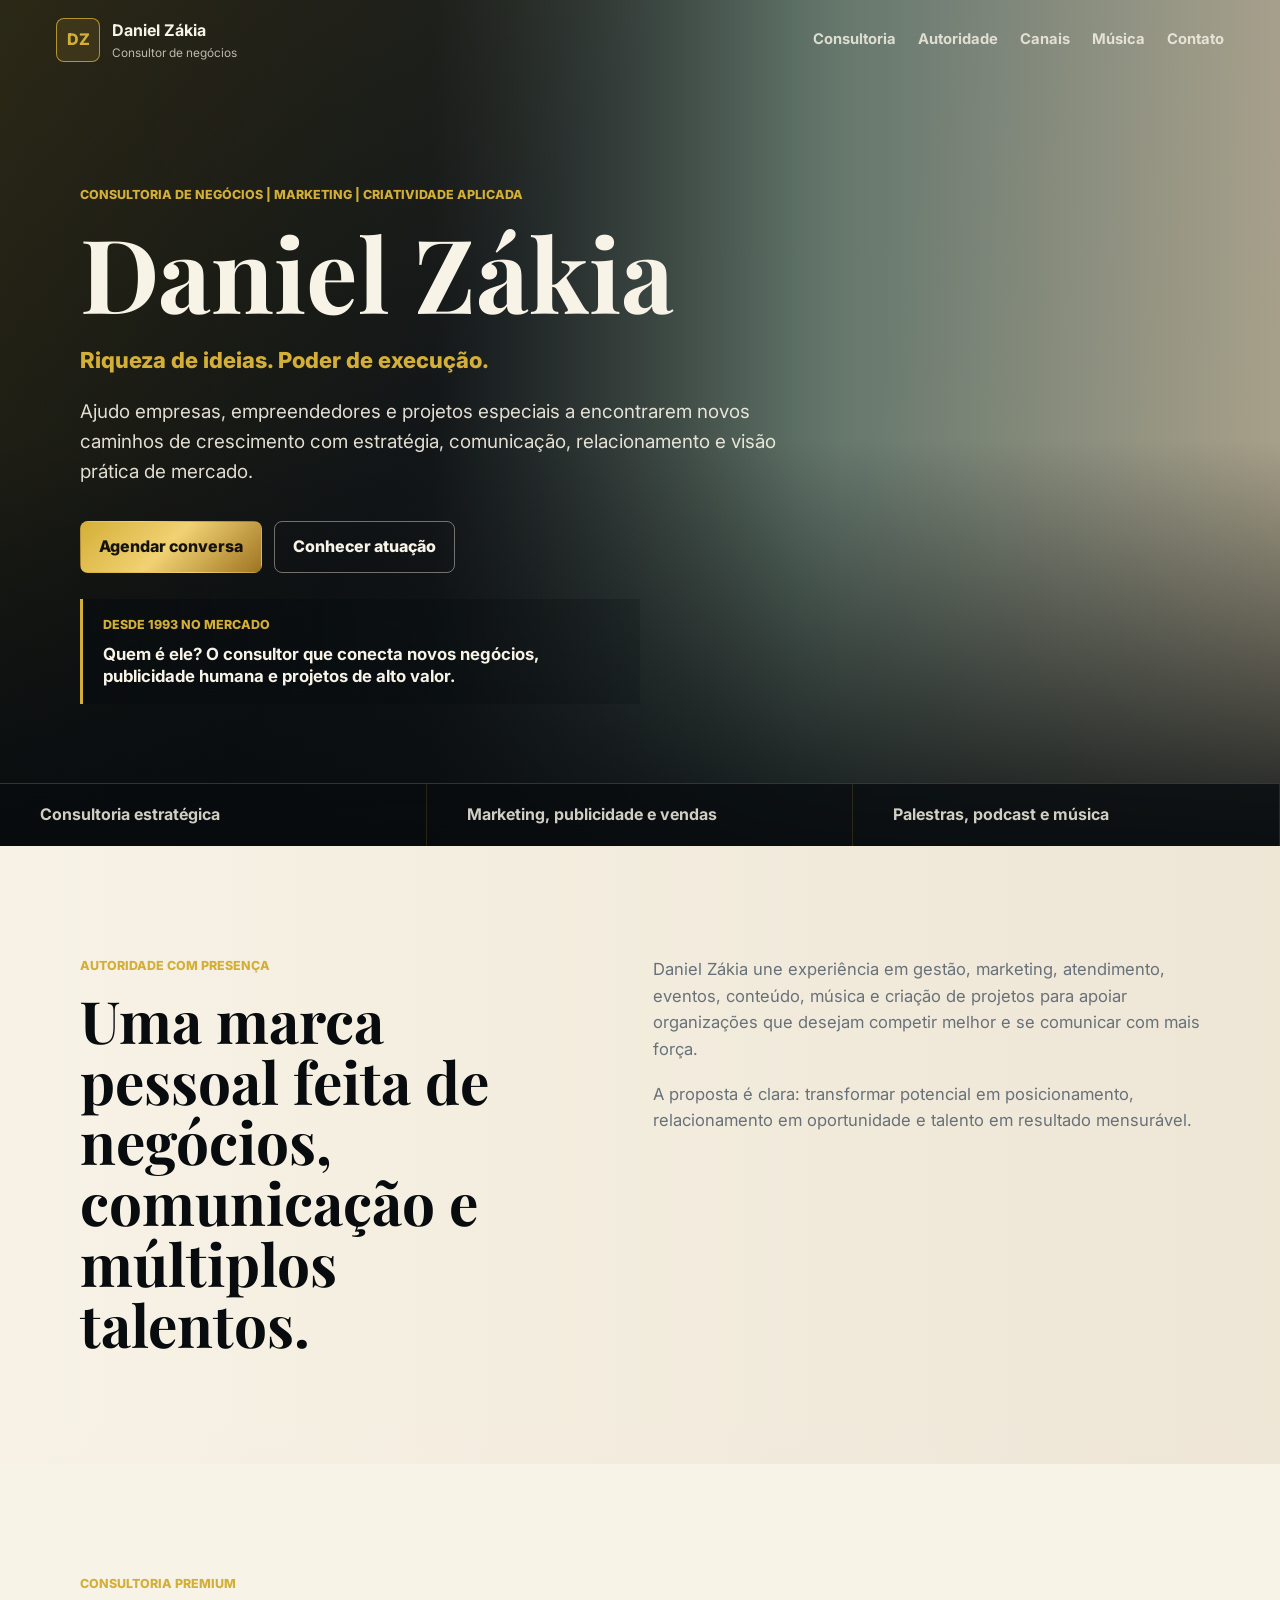
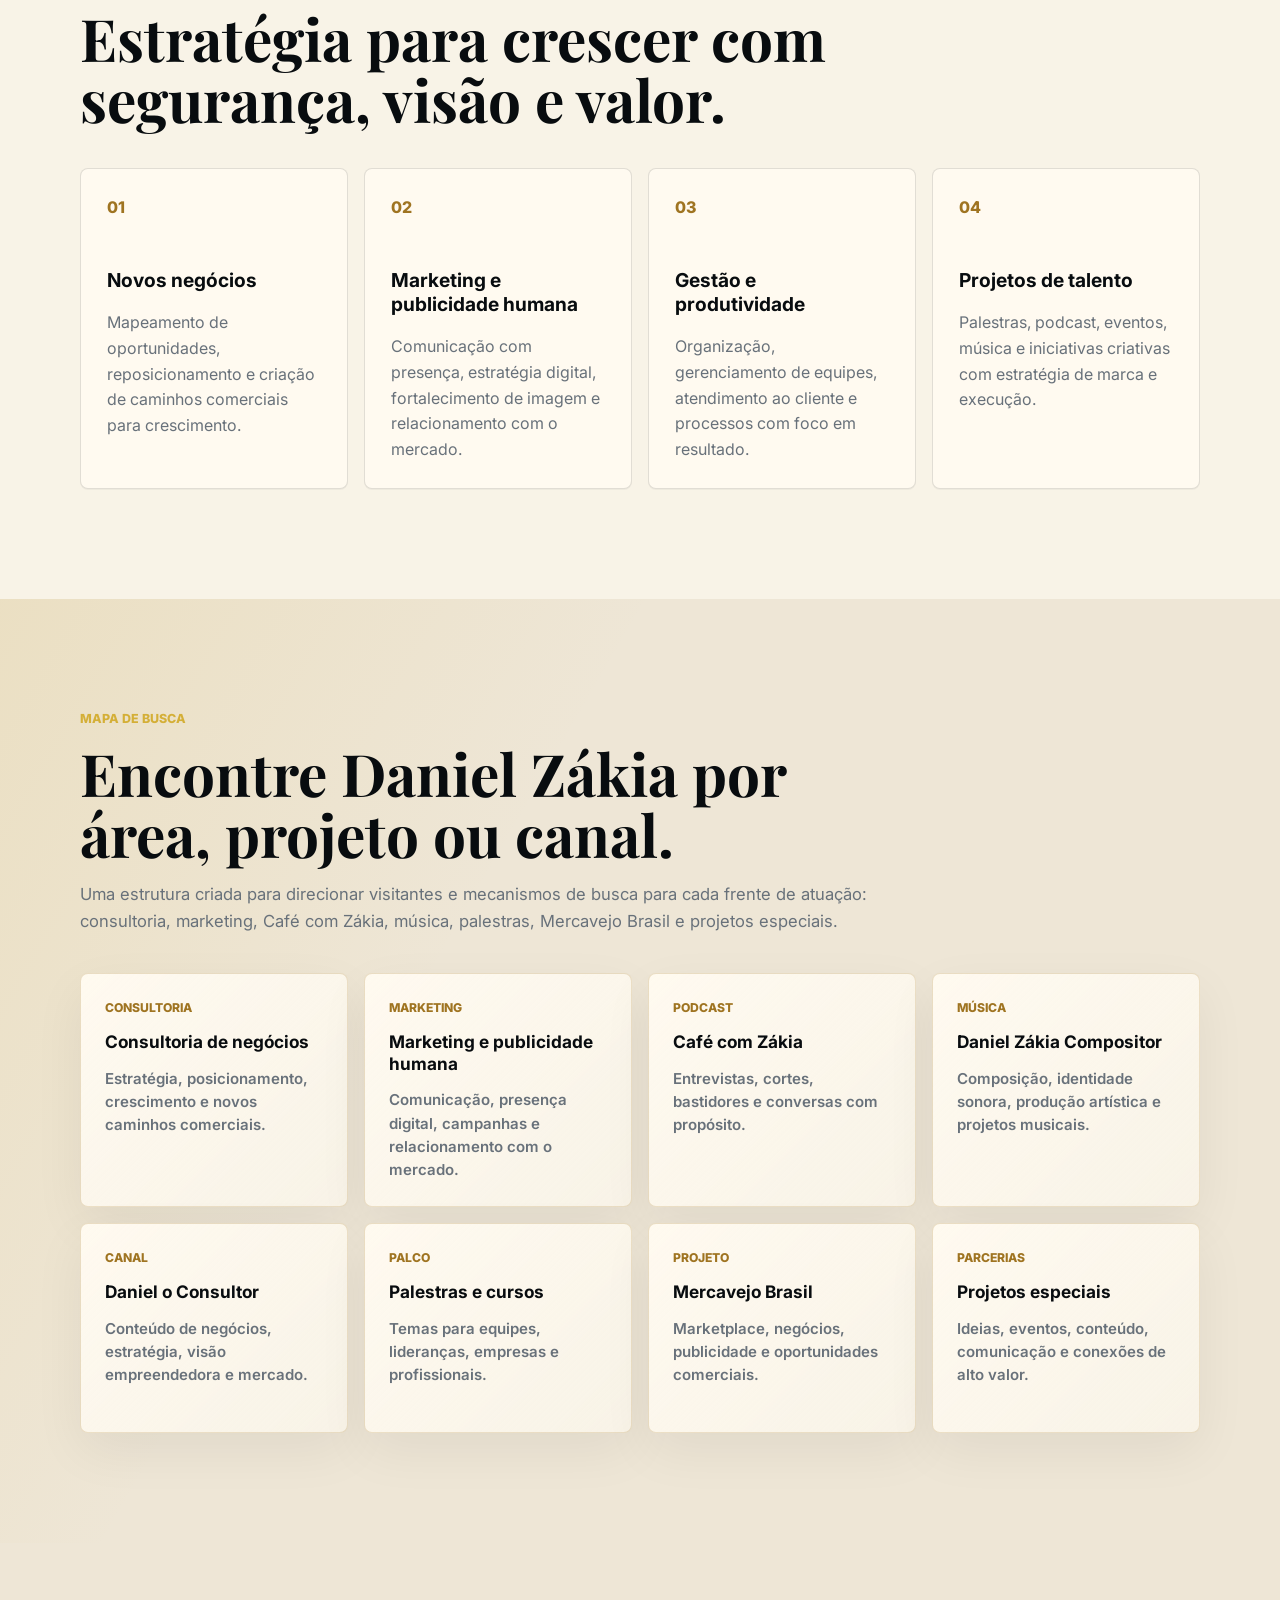
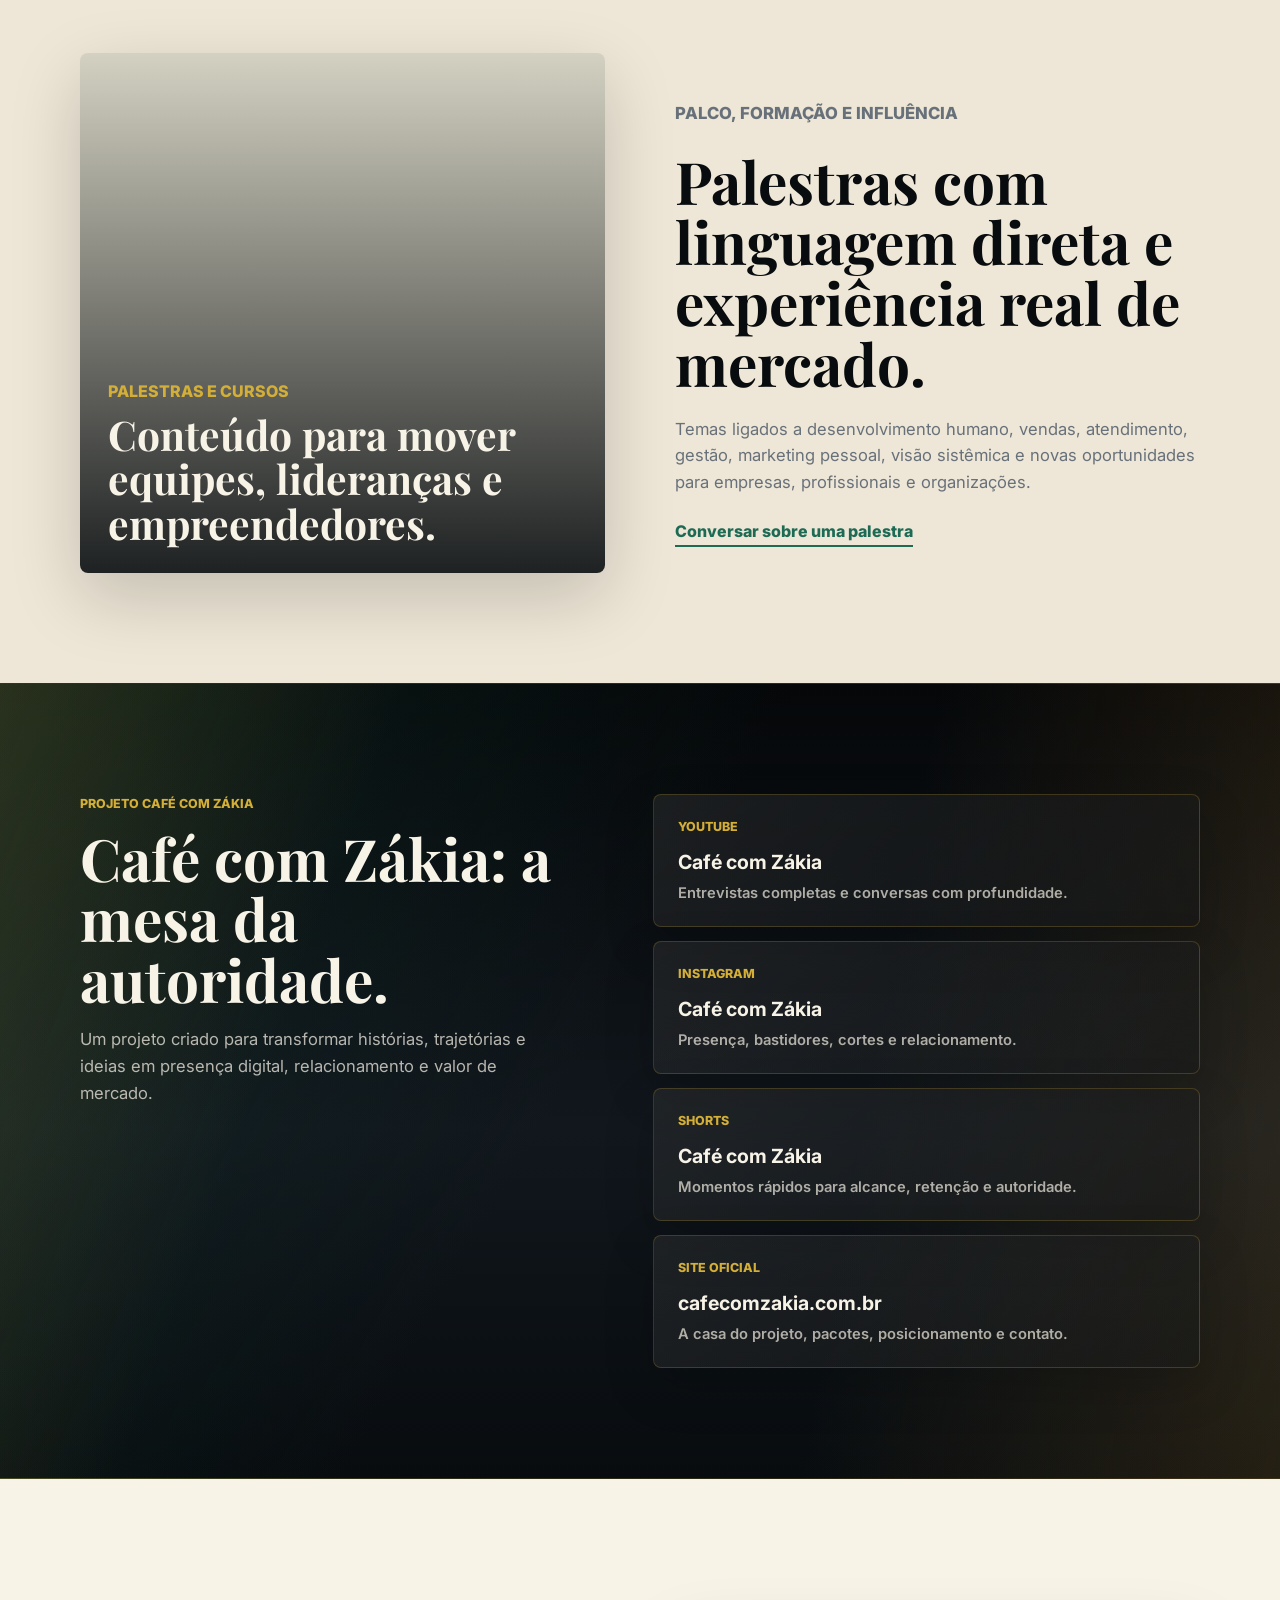
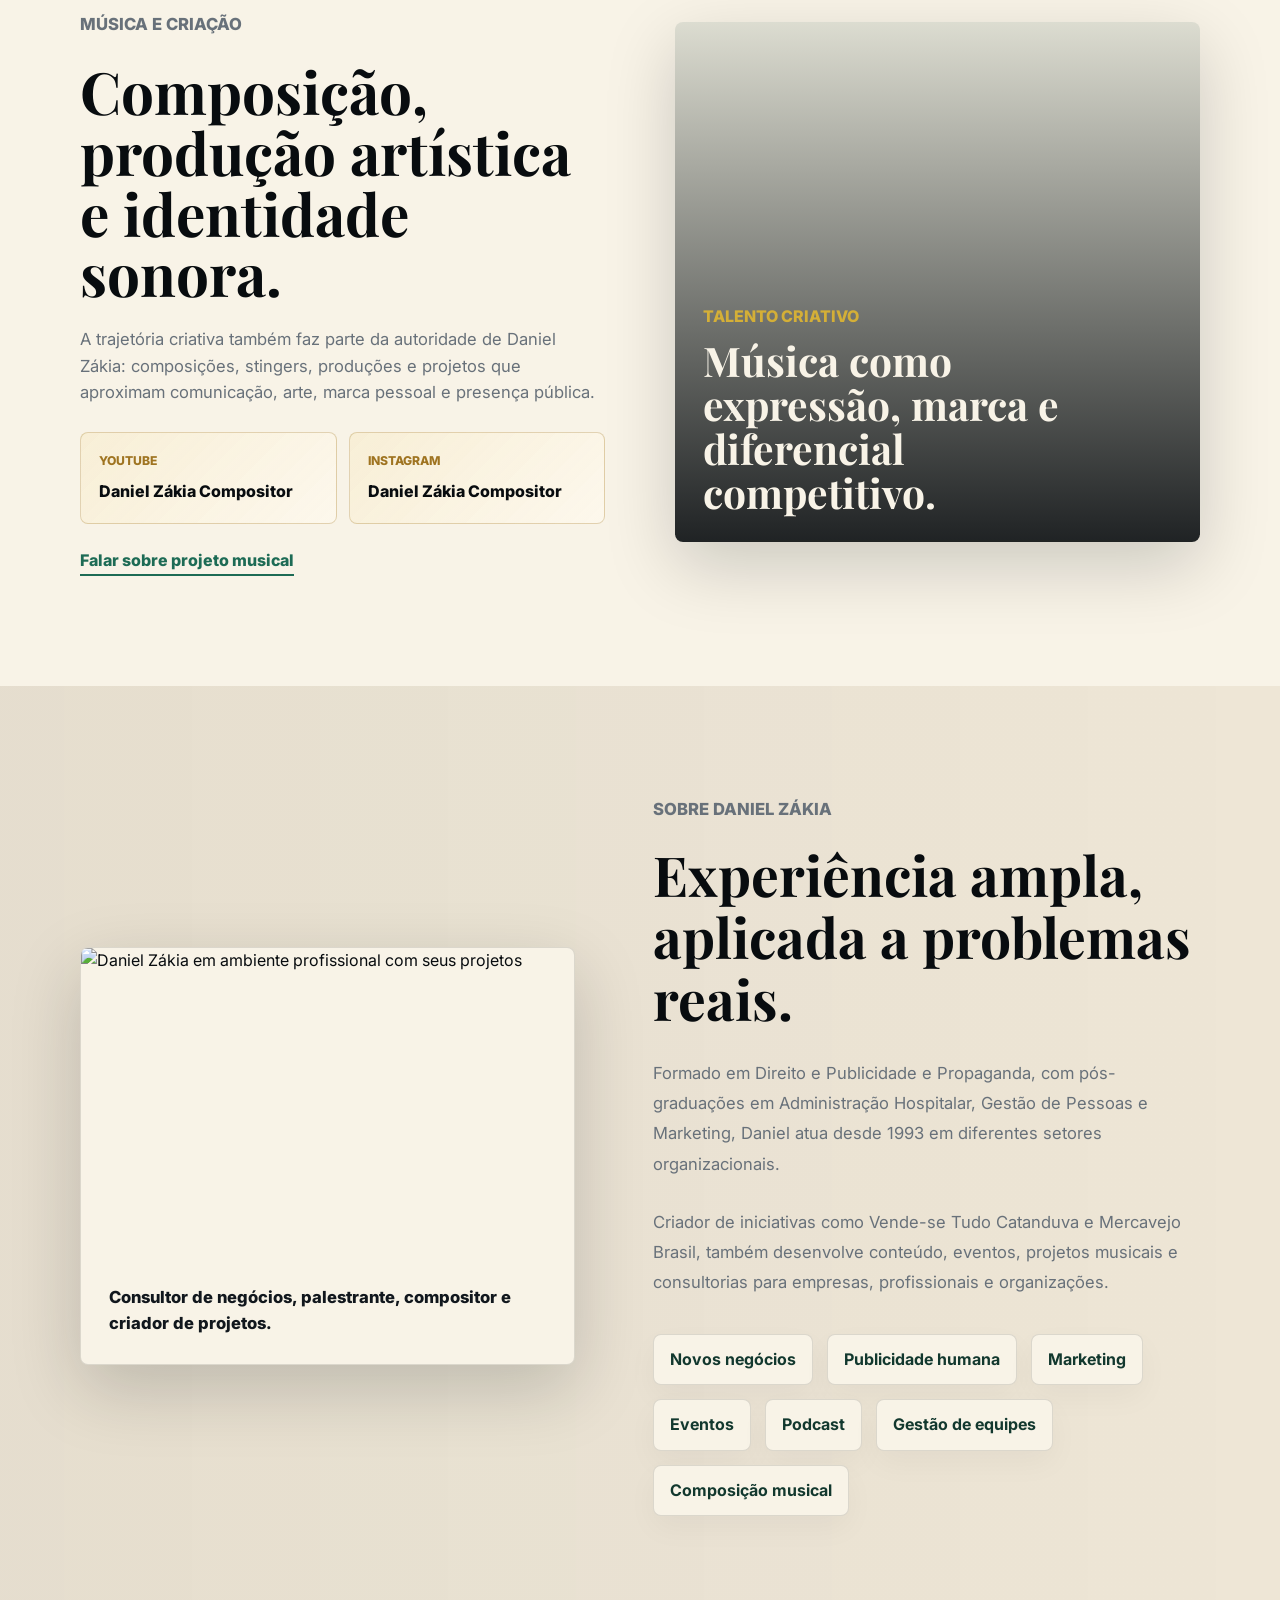
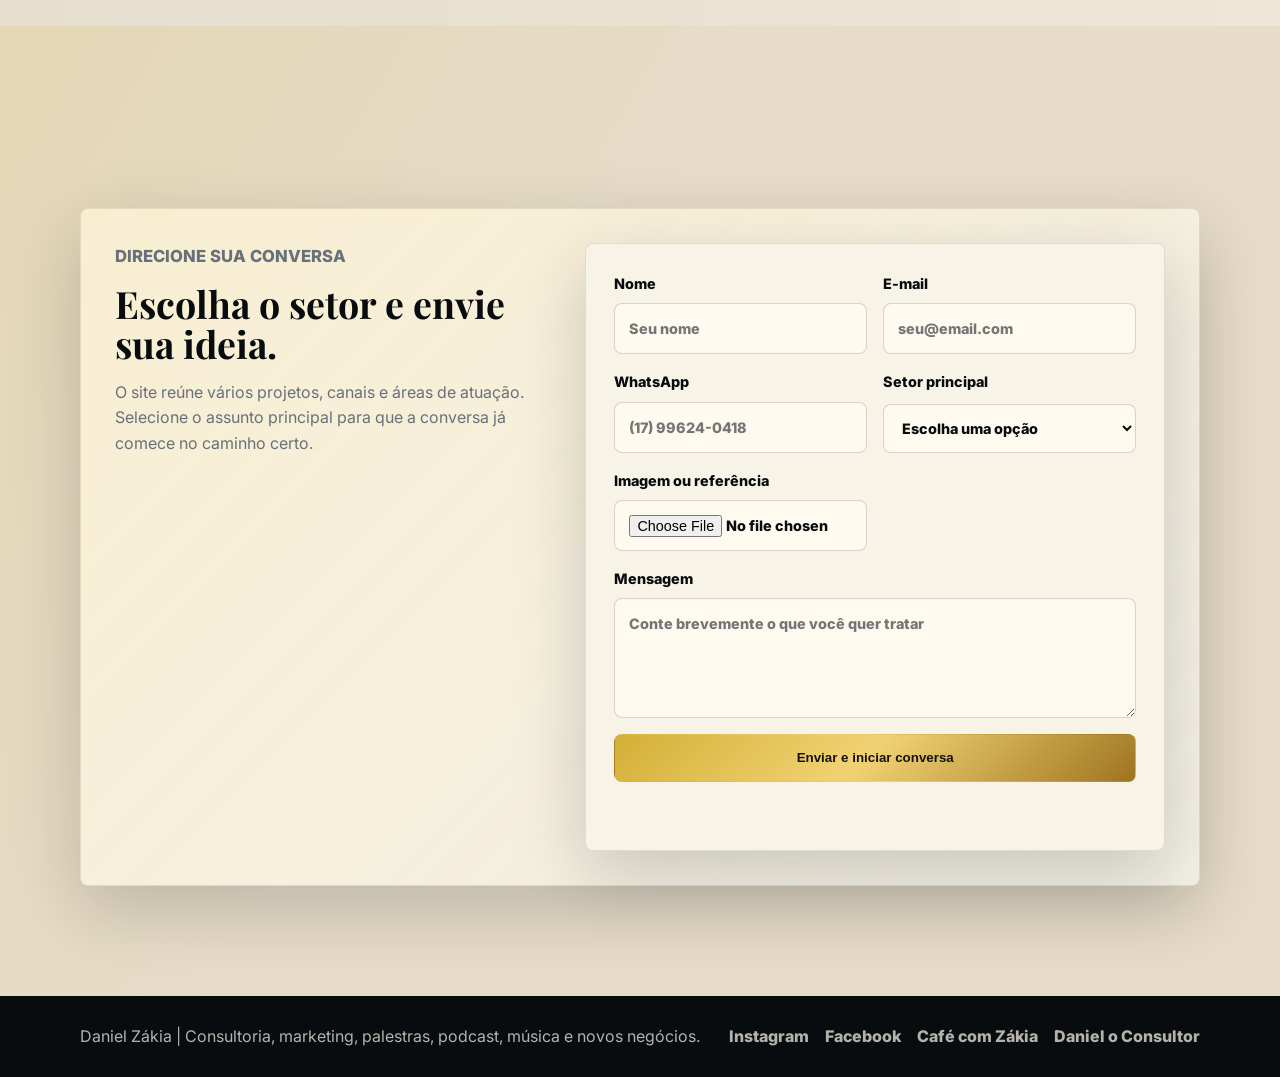
==== index.html @ 13e7e821 "Add files via upload" ====
<!doctype html>
<html lang="pt-BR">
  <head>
    <meta charset="utf-8" />
    <meta name="viewport" content="width=device-width, initial-scale=1" />
    <title>Daniel Zákia | Consultoria de Negócios, Marketing e Talentos Criativos</title>
    <meta
      name="description"
      content="Daniel Zákia atua com consultoria de negócios, marketing, publicidade humana, palestras, podcast, música e projetos criativos para empresas, empreendedores e organizações."
    />
    <meta
      name="keywords"
      content="Daniel Zákia, Daniel Devitto Zákia, consultoria de negócios, consultor de negócios, marketing, publicidade humana, Café com Zákia, Daniel Zákia Compositor, Daniel o Consultor, Mercavejo Brasil, palestras, cursos, podcast, música, composição musical"
    />
    <meta name="author" content="Daniel Zákia" />
    <meta name="robots" content="index, follow, max-image-preview:large, max-snippet:-1, max-video-preview:-1" />
    <link rel="canonical" href="https://www.danieldevittozakia.com.br/" />
    <meta property="og:title" content="Daniel Zákia | Consultoria, Marketing, Música, Podcast e Projetos" />
    <meta
      property="og:description"
      content="Conheça Daniel Zákia: consultor de negócios, estrategista de marketing, palestrante, compositor e criador de projetos como Café com Zákia, Mercavejo Brasil e Daniel o Consultor."
    />
    <meta property="og:type" content="website" />
    <meta property="og:locale" content="pt_BR" />
    <meta property="og:site_name" content="Daniel Zákia" />
    <meta property="og:url" content="https://www.danieldevittozakia.com.br/" />
    <meta property="og:image" content="https://www.danieldevittozakia.com.br/assets/hero-consultor-multitalentos.jpg" />
    <meta name="twitter:card" content="summary_large_image" />
    <meta name="twitter:title" content="Daniel Zákia | Consultoria de Negócios e Projetos Criativos" />
    <meta
      name="twitter:description"
      content="Consultoria de negócios, marketing, Café com Zákia, música, palestras, Mercavejo Brasil e projetos especiais."
    />
    <meta name="twitter:image" content="https://www.danieldevittozakia.com.br/assets/hero-consultor-multitalentos.jpg" />
    <meta name="theme-color" content="#080c0f" />
    <link rel="preconnect" href="https://fonts.googleapis.com" />
    <link rel="preconnect" href="https://fonts.gstatic.com" crossorigin />
    <link
      href="https://fonts.googleapis.com/css2?family=Inter:wght@400;500;600;700;800&family=Playfair+Display:wght@600;700&display=swap"
      rel="stylesheet"
    />
    <script type="application/ld+json">
      {
        "@context": "https://schema.org",
        "@graph": [
          {
            "@type": "Person",
            "@id": "https://www.danieldevittozakia.com.br/#daniel-zakia",
            "name": "Daniel Zákia",
            "alternateName": ["Daniel Devitto Zákia", "Daniel o Consultor", "Daniel Zákia Compositor"],
            "url": "https://www.danieldevittozakia.com.br/",
            "image": "https://www.danieldevittozakia.com.br/assets/sobre-daniel-projetos.jpg",
            "jobTitle": "Consultor de negócios, palestrante, compositor e criador de projetos",
            "description": "Daniel Zákia atua com consultoria de negócios, marketing, publicidade humana, palestras, podcast, música, composição e projetos criativos.",
            "knowsAbout": [
              "Consultoria de negócios",
              "Marketing e publicidade",
              "Publicidade humana",
              "Podcast",
              "Palestras",
              "Música",
              "Composição musical",
              "Mercavejo Brasil",
              "Café com Zákia"
            ],
            "sameAs": [
              "https://www.instagram.com/danieldevittozakia",
              "https://www.facebook.com/danieldevittozakia",
              "https://www.youtube.com/@cafecomzakia",
              "https://www.instagram.com/cafecomzakia",
              "https://www.cafecomzakia.com.br/",
              "https://www.youtube.com/@danielzakiacompositor",
              "http://instagram.com.br/danielzakiacompositor",
              "https://www.youtube.com/@danielzakiaconsultor",
              "https://www.mercavejo.com.br/"
            ]
          },
          {
            "@type": "ProfessionalService",
            "@id": "https://www.danieldevittozakia.com.br/#servicos",
            "name": "Daniel Zákia Consultoria",
            "url": "https://www.danieldevittozakia.com.br/",
            "areaServed": "Brasil",
            "founder": { "@id": "https://www.danieldevittozakia.com.br/#daniel-zakia" },
            "serviceType": [
              "Consultoria de negócios",
              "Marketing e publicidade",
              "Palestras e cursos",
              "Projetos musicais",
              "Podcast e entrevistas",
              "Projetos especiais"
            ],
            "hasOfferCatalog": {
              "@type": "OfferCatalog",
              "name": "Áreas de atuação de Daniel Zákia",
              "itemListElement": [
                { "@type": "Offer", "itemOffered": { "@type": "Service", "name": "Consultoria de negócios" } },
                { "@type": "Offer", "itemOffered": { "@type": "Service", "name": "Marketing e publicidade humana" } },
                { "@type": "Offer", "itemOffered": { "@type": "Service", "name": "Café com Zákia" } },
                { "@type": "Offer", "itemOffered": { "@type": "Service", "name": "Daniel Zákia Compositor" } },
                { "@type": "Offer", "itemOffered": { "@type": "Service", "name": "Daniel o Consultor" } },
                { "@type": "Offer", "itemOffered": { "@type": "Service", "name": "Mercavejo Brasil" } }
              ]
            }
          },
          {
            "@type": "WebSite",
            "@id": "https://www.danieldevittozakia.com.br/#website",
            "name": "Daniel Zákia",
            "url": "https://www.danieldevittozakia.com.br/",
            "inLanguage": "pt-BR",
            "publisher": { "@id": "https://www.danieldevittozakia.com.br/#daniel-zakia" }
          }
        ]
      }
    </script>
    <link rel="stylesheet" href="styles.css" />
  </head>
  <body>
    <header class="site-header" data-header>
      <a class="brand" href="#inicio" aria-label="Daniel Zákia">
        <span class="brand-mark">DZ</span>
        <span>
          <strong>Daniel Zákia</strong>
          <small>Consultor de negócios</small>
        </span>
      </a>

      <button class="nav-toggle" type="button" aria-label="Abrir menu" aria-expanded="false" data-menu-button>
        <span></span>
        <span></span>
        <span></span>
      </button>

      <nav class="site-nav" data-menu>
        <a href="#consultoria">Consultoria</a>
        <a href="#autoridade">Autoridade</a>
        <a href="#canais">Canais</a>
        <a href="#musica">Música</a>
        <a href="#contato">Contato</a>
      </nav>
    </header>

    <main>
      <section class="hero" id="inicio">
        <div class="hero-media" role="img" aria-label="Ambiente executivo de luxo, estratégia e negócios"></div>
        <div class="hero-overlay"></div>

        <div class="container hero-grid">
          <div class="hero-content reveal">
            <p class="eyebrow">Consultoria de negócios | Marketing | Criatividade aplicada</p>
            <h1>Daniel Zákia</h1>
            <p class="hero-statement">Riqueza de ideias. Poder de execução.</p>
            <p class="hero-copy">
              Ajudo empresas, empreendedores e projetos especiais a encontrarem novos caminhos de crescimento com
              estratégia, comunicação, relacionamento e visão prática de mercado.
            </p>
            <div class="hero-actions">
              <a class="button primary" href="https://wa.me/5517996240418" target="_blank" rel="noreferrer">
                Agendar conversa
              </a>
              <a class="button secondary" href="#consultoria">Conhecer atuação</a>
            </div>
          </div>

          <aside class="hero-authority reveal" aria-label="Resumo profissional de Daniel Zákia">
            <span>Desde 1993 no mercado</span>
            <strong>Quem é ele? O consultor que conecta novos negócios, publicidade humana e projetos de alto valor.</strong>
          </aside>
        </div>

        <div class="hero-strip" aria-label="Resumo de atuação">
          <span>Consultoria estratégica</span>
          <span>Marketing, publicidade e vendas</span>
          <span>Palestras, podcast e música</span>
        </div>
      </section>

      <section class="section intro" id="autoridade">
        <div class="container intro-grid">
          <div class="section-heading reveal">
            <p class="eyebrow">Autoridade com presença</p>
            <h2>Uma marca pessoal feita de negócios, comunicação e múltiplos talentos.</h2>
          </div>
          <div class="intro-text reveal">
            <p>
              Daniel Zákia une experiência em gestão, marketing, atendimento, eventos, conteúdo, música e criação de
              projetos para apoiar organizações que desejam competir melhor e se comunicar com mais força.
            </p>
            <p>
              A proposta é clara: transformar potencial em posicionamento, relacionamento em oportunidade e talento em
              resultado mensurável.
            </p>
          </div>
        </div>
      </section>

      <section class="section services" id="consultoria">
        <div class="container">
          <div class="section-heading compact reveal">
            <p class="eyebrow">Consultoria premium</p>
            <h2>Estratégia para crescer com segurança, visão e valor.</h2>
          </div>

          <div class="service-grid">
            <article class="service-card reveal">
              <span class="service-icon">01</span>
              <h3>Novos negócios</h3>
              <p>Mapeamento de oportunidades, reposicionamento e criação de caminhos comerciais para crescimento.</p>
            </article>
            <article class="service-card reveal">
              <span class="service-icon">02</span>
              <h3>Marketing e publicidade humana</h3>
              <p>Comunicação com presença, estratégia digital, fortalecimento de imagem e relacionamento com o mercado.</p>
            </article>
            <article class="service-card reveal">
              <span class="service-icon">03</span>
              <h3>Gestão e produtividade</h3>
              <p>Organização, gerenciamento de equipes, atendimento ao cliente e processos com foco em resultado.</p>
            </article>
            <article class="service-card reveal">
              <span class="service-icon">04</span>
              <h3>Projetos de talento</h3>
              <p>Palestras, podcast, eventos, música e iniciativas criativas com estratégia de marca e execução.</p>
            </article>
          </div>
        </div>
      </section>

      <section class="section search-map" id="projetos">
        <div class="container">
          <div class="section-heading compact reveal">
            <p class="eyebrow">Mapa de busca</p>
            <h2>Encontre Daniel Zákia por área, projeto ou canal.</h2>
            <p>
              Uma estrutura criada para direcionar visitantes e mecanismos de busca para cada frente de atuação:
              consultoria, marketing, Café com Zákia, música, palestras, Mercavejo Brasil e projetos especiais.
            </p>
          </div>

          <div class="search-grid reveal">
            <a href="consultoria-de-negocios.html">
              <span>Consultoria</span>
              <strong>Consultoria de negócios</strong>
              <small>Estratégia, posicionamento, crescimento e novos caminhos comerciais.</small>
            </a>
            <a href="marketing-publicidade.html">
              <span>Marketing</span>
              <strong>Marketing e publicidade humana</strong>
              <small>Comunicação, presença digital, campanhas e relacionamento com o mercado.</small>
            </a>
            <a href="cafe-com-zakia.html">
              <span>Podcast</span>
              <strong>Café com Zákia</strong>
              <small>Entrevistas, cortes, bastidores e conversas com propósito.</small>
            </a>
            <a href="daniel-zakia-compositor.html">
              <span>Música</span>
              <strong>Daniel Zákia Compositor</strong>
              <small>Composição, identidade sonora, produção artística e projetos musicais.</small>
            </a>
            <a href="daniel-o-consultor.html">
              <span>Canal</span>
              <strong>Daniel o Consultor</strong>
              <small>Conteúdo de negócios, estratégia, visão empreendedora e mercado.</small>
            </a>
            <a href="palestras-e-cursos.html">
              <span>Palco</span>
              <strong>Palestras e cursos</strong>
              <small>Temas para equipes, lideranças, empresas e profissionais.</small>
            </a>
            <a href="mercavejo-brasil.html">
              <span>Projeto</span>
              <strong>Mercavejo Brasil</strong>
              <small>Marketplace, negócios, publicidade e oportunidades comerciais.</small>
            </a>
            <a href="parcerias-projetos-especiais.html">
              <span>Parcerias</span>
              <strong>Projetos especiais</strong>
              <small>Ideias, eventos, conteúdo, comunicação e conexões de alto valor.</small>
            </a>
          </div>
        </div>
      </section>

      <section class="section split">
        <div class="container split-grid">
          <div class="visual-panel talks reveal">
            <div>
              <span>Palestras e cursos</span>
              <strong>Conteúdo para mover equipes, lideranças e empreendedores.</strong>
            </div>
          </div>
          <div class="split-copy reveal">
            <p class="eyebrow">Palco, formação e influência</p>
            <h2>Palestras com linguagem direta e experiência real de mercado.</h2>
            <p>
              Temas ligados a desenvolvimento humano, vendas, atendimento, gestão, marketing pessoal, visão sistêmica e
              novas oportunidades para empresas, profissionais e organizações.
            </p>
            <a class="text-link" href="#contato">Conversar sobre uma palestra</a>
          </div>
        </div>
      </section>

      <section class="section dark-section" id="canais">
        <div class="container channels-grid">
          <div class="section-heading reveal">
            <p class="eyebrow">Projeto Café com Zákia</p>
            <h2>Café com Zákia: a mesa da autoridade.</h2>
            <p>
              Um projeto criado para transformar histórias, trajetórias e ideias em presença digital, relacionamento e
              valor de mercado.
            </p>
          </div>
          <div class="media-list cafe-link-list reveal">
            <a href="https://www.youtube.com/@cafecomzakia" target="_blank" rel="noreferrer">
              <span>YouTube</span>
              <strong>Café com Zákia</strong>
              <small>Entrevistas completas e conversas com profundidade.</small>
            </a>
            <a href="https://www.instagram.com/cafecomzakia" target="_blank" rel="noreferrer">
              <span>Instagram</span>
              <strong>Café com Zákia</strong>
              <small>Presença, bastidores, cortes e relacionamento.</small>
            </a>
            <a href="https://www.youtube.com/@cafecomzakia/shorts" target="_blank" rel="noreferrer">
              <span>Shorts</span>
              <strong>Café com Zákia</strong>
              <small>Momentos rápidos para alcance, retenção e autoridade.</small>
            </a>
            <a href="https://www.cafecomzakia.com.br/" target="_blank" rel="noreferrer">
              <span>Site oficial</span>
              <strong>cafecomzakia.com.br</strong>
              <small>A casa do projeto, pacotes, posicionamento e contato.</small>
            </a>
          </div>
        </div>
      </section>

      <section class="section split reverse" id="musica">
        <div class="container split-grid">
          <div class="split-copy reveal">
            <p class="eyebrow">Música e criação</p>
            <h2>Composição, produção artística e identidade sonora.</h2>
            <p>
              A trajetória criativa também faz parte da autoridade de Daniel Zákia: composições, stingers, produções e
              projetos que aproximam comunicação, arte, marca pessoal e presença pública.
            </p>
            <div class="music-links" aria-label="Links de música e compositor Daniel Zákia">
              <a href="https://www.youtube.com/@danielzakiacompositor" target="_blank" rel="noreferrer">
                <span>YouTube</span>
                Daniel Zákia Compositor
              </a>
              <a href="http://instagram.com.br/danielzakiacompositor" target="_blank" rel="noreferrer">
                <span>Instagram</span>
                Daniel Zákia Compositor
              </a>
            </div>
            <a class="text-link" href="#contato" data-sector-link="Daniel Zákia Compositor">Falar sobre projeto musical</a>
          </div>
          <div class="visual-panel music reveal">
            <div>
              <span>Talento criativo</span>
              <strong>Música como expressão, marca e diferencial competitivo.</strong>
            </div>
          </div>
        </div>

      </section>

      <section class="section profile">
        <div class="container profile-grid">
          <div class="profile-signature reveal">
            <img src="assets/sobre-daniel-projetos.jpg" alt="Daniel Zákia em ambiente profissional com seus projetos" />
            <p>Consultor de negócios, palestrante, compositor e criador de projetos.</p>
          </div>
          <div class="profile-copy reveal">
            <p class="eyebrow">Sobre Daniel Zákia</p>
            <h2>Experiência ampla, aplicada a problemas reais.</h2>
            <p>
              Formado em Direito e Publicidade e Propaganda, com pós-graduações em Administração Hospitalar, Gestão de
              Pessoas e Marketing, Daniel atua desde 1993 em diferentes setores organizacionais.
            </p>
            <p>
              Criador de iniciativas como Vende-se Tudo Catanduva e Mercavejo Brasil, também desenvolve conteúdo,
              eventos, projetos musicais e consultorias para empresas, profissionais e organizações.
            </p>
            <div class="tags" aria-label="Especialidades">
              <span>Novos negócios</span>
              <span>Publicidade humana</span>
              <span>Marketing</span>
              <span>Eventos</span>
              <span>Podcast</span>
              <span>Gestão de equipes</span>
              <span>Composição musical</span>
            </div>
          </div>
        </div>
      </section>

      <section class="section contact" id="contato">
        <div class="container music-project-panel general-project-panel reveal">
          <div>
            <p class="eyebrow">Direcione sua conversa</p>
            <h3>Escolha o setor e envie sua ideia.</h3>
            <p>
              O site reúne vários projetos, canais e áreas de atuação. Selecione o assunto principal para que a conversa
              já comece no caminho certo.
            </p>
          </div>

          <form class="contact-form music-project-form" data-sector-form>
            <label>
              Nome
              <input name="nome" type="text" placeholder="Seu nome" required />
            </label>
            <label>
              E-mail
              <input name="email" type="email" placeholder="seu@email.com" required />
            </label>
            <label>
              WhatsApp
              <input name="telefone" type="tel" placeholder="(17) 99624-0418" required />
            </label>
            <label>
              Setor principal
              <select name="setor" required>
                <option value="">Escolha uma opção</option>
                <option>Consultoria de negócios</option>
                <option>Marketing e publicidade</option>
                <option>Café com Zákia</option>
                <option>Daniel Zákia Compositor</option>
                <option>Daniel o Consultor</option>
                <option>Palestras e cursos</option>
                <option>Mercavejo Brasil</option>
                <option>Parcerias e projetos especiais</option>
              </select>
            </label>
            <label>
              Imagem ou referência
              <input name="imagem" type="file" accept="image/*" />
            </label>
            <label class="full-field">
              Mensagem
              <textarea name="mensagem" rows="4" placeholder="Conte brevemente o que você quer tratar" required></textarea>
            </label>
            <button class="button primary full-field" type="submit">Enviar e iniciar conversa</button>
            <p class="form-note full-field" data-sector-form-note></p>
          </form>
        </div>
      </section>
    </main>

    <footer class="site-footer">
      <div class="container footer-grid">
        <p>Daniel Zákia | Consultoria, marketing, palestras, podcast, música e novos negócios.</p>
        <div class="footer-links">
          <a href="https://www.instagram.com/danieldevittozakia" target="_blank" rel="noreferrer">Instagram</a>
          <a href="https://www.facebook.com/danieldevittozakia" target="_blank" rel="noreferrer">Facebook</a>
          <a href="https://www.youtube.com/@cafecomzakia" target="_blank" rel="noreferrer">Café com Zákia</a>
          <a href="https://www.youtube.com/@danielzakiaconsultor" target="_blank" rel="noreferrer">Daniel o Consultor</a>
        </div>
      </div>
    </footer>

    <script src="script.js"></script>
  </body>
</html>
---- styles.css ----
:root {
  --ink: #080c0f;
  --charcoal: #11171d;
  --deep-green: #12382e;
  --emerald: #1d6b55;
  --gold: #d4af37;
  --gold-dark: #9f7421;
  --bronze: #a67628;
  --ivory: #f8f3e7;
  --paper: #eee6d6;
  --muted: #68717a;
  --line: rgba(8, 12, 15, 0.14);
  --white: #ffffff;
  --shadow: 0 24px 70px rgba(8, 12, 15, 0.18);
}

* {
  box-sizing: border-box;
}

html {
  scroll-behavior: smooth;
}

body {
  margin: 0;
  background: var(--paper);
  color: var(--ink);
  font-family: "Inter", Arial, sans-serif;
  line-height: 1.6;
  overflow-x: hidden;
}

a {
  color: inherit;
  text-decoration: none;
}

img {
  display: block;
  max-width: 100%;
}

h1,
h2,
h3,
p {
  overflow-wrap: anywhere;
}

h1,
h2 {
  margin: 0;
  font-family: "Playfair Display", Georgia, serif;
  line-height: 1.04;
}

h1 {
  max-width: 780px;
  font-size: 6.4rem;
}

h2 {
  font-size: 3.65rem;
}

h3 {
  margin: 0;
  font-size: 1.2rem;
  line-height: 1.25;
}

.container {
  width: min(1120px, calc(100% - 40px));
  margin: 0 auto;
}

.site-header {
  position: fixed;
  z-index: 30;
  top: 0;
  left: 0;
  right: 0;
  display: flex;
  align-items: center;
  justify-content: space-between;
  gap: 24px;
  padding: 18px 56px;
  color: var(--ivory);
  transition: background 180ms ease, box-shadow 180ms ease, color 180ms ease;
}

.site-header.is-scrolled {
  background: rgba(8, 12, 15, 0.9);
  color: var(--ivory);
  box-shadow: 0 10px 30px rgba(8, 12, 15, 0.16);
  backdrop-filter: blur(18px);
}

.brand {
  display: inline-flex;
  align-items: center;
  gap: 12px;
  min-width: 210px;
}

.brand-mark {
  display: grid;
  width: 44px;
  height: 44px;
  place-items: center;
  border: 1px solid rgba(212, 175, 55, 0.78);
  border-radius: 8px;
  background: rgba(212, 175, 55, 0.12);
  color: var(--gold);
  font-weight: 800;
  letter-spacing: 0;
}

.brand strong,
.brand small {
  display: block;
}

.brand small {
  color: currentColor;
  font-size: 0.74rem;
  opacity: 0.72;
}

.site-nav {
  display: flex;
  align-items: center;
  gap: 22px;
  font-size: 0.92rem;
  font-weight: 700;
}

.site-nav a {
  opacity: 0.82;
}

.site-nav a:hover {
  color: var(--gold);
  opacity: 1;
}

.nav-toggle {
  display: none;
  width: 44px;
  height: 44px;
  border: 1px solid rgba(212, 175, 55, 0.62);
  border-radius: 8px;
  background: rgba(8, 12, 15, 0.26);
  color: inherit;
  cursor: pointer;
}

.nav-toggle span {
  display: block;
  width: 18px;
  height: 2px;
  margin: 4px auto;
  background: currentColor;
}

.hero {
  position: relative;
  min-height: 94vh;
  display: grid;
  align-items: end;
  overflow: hidden;
  color: var(--ivory);
}

.hero-media,
.hero-overlay {
  position: absolute;
  inset: 0;
}

.hero-media {
  background:
    linear-gradient(90deg, rgba(8, 12, 15, 0.98) 0%, rgba(8, 12, 15, 0.92) 34%, rgba(18, 56, 46, 0.62) 62%, rgba(8, 12, 15, 0.28) 100%),
    url("assets/hero-consultor-multitalentos.jpg") center right/cover;
  transform: scale(1.02);
}

.hero-overlay {
  background:
    linear-gradient(to top, rgba(8, 12, 15, 0.9), rgba(8, 12, 15, 0.06) 48%),
    linear-gradient(120deg, rgba(212, 175, 55, 0.18), transparent 38%),
    linear-gradient(280deg, rgba(212, 175, 55, 0.14), transparent 34%),
    linear-gradient(90deg, rgba(8, 12, 15, 0.72), transparent 66%);
}

.hero-grid {
  position: relative;
  z-index: 2;
  display: grid;
  grid-template-columns: minmax(0, 720px);
  gap: 26px;
  align-items: start;
  padding: 156px 0 142px;
}

.hero-content {
  max-width: 720px;
}

.eyebrow {
  margin: 0 0 14px;
  color: var(--gold);
  font-size: 0.78rem;
  font-weight: 800;
  letter-spacing: 0;
  text-transform: uppercase;
}

.hero-statement {
  margin: 18px 0 0;
  color: var(--gold);
  font-size: 1.38rem;
  font-weight: 800;
}

.hero-copy {
  max-width: 700px;
  margin: 18px 0 0;
  color: rgba(248, 243, 231, 0.9);
  font-size: 1.18rem;
}

.hero-actions {
  display: flex;
  flex-wrap: wrap;
  gap: 12px;
  margin-top: 34px;
}

.button {
  display: inline-flex;
  min-height: 48px;
  align-items: center;
  justify-content: center;
  border: 1px solid transparent;
  border-radius: 8px;
  padding: 12px 18px;
  font-weight: 800;
  transition: transform 160ms ease, background 160ms ease, color 160ms ease, border-color 160ms ease;
}

.button:hover {
  transform: translateY(-2px);
}

.button.primary {
  background: linear-gradient(135deg, var(--gold), #f1d273 48%, var(--gold-dark));
  color: #15120a;
}

.button.secondary {
  border-color: rgba(248, 243, 231, 0.42);
  color: var(--ivory);
}

.button.secondary:hover {
  border-color: rgba(212, 175, 55, 0.78);
  color: var(--gold);
}

.hero-authority {
  width: min(100%, 560px);
  border-left: 3px solid var(--gold);
  padding: 16px 20px;
  background: linear-gradient(90deg, rgba(8, 12, 15, 0.64), rgba(8, 12, 15, 0.18));
  color: var(--ivory);
  backdrop-filter: blur(10px);
}

.hero-authority span {
  display: block;
  margin-bottom: 8px;
  color: var(--gold);
  font-size: 0.78rem;
  font-weight: 800;
  text-transform: uppercase;
}

.hero-authority strong {
  display: block;
  color: var(--ivory);
  font-size: 1.05rem;
  line-height: 1.35;
}

.hero-strip {
  position: absolute;
  z-index: 2;
  right: 0;
  bottom: 0;
  left: 0;
  display: grid;
  grid-template-columns: repeat(3, 1fr);
  border-top: 1px solid rgba(212, 175, 55, 0.24);
  background: rgba(8, 12, 15, 0.78);
  backdrop-filter: blur(12px);
}

.hero-strip span {
  padding: 18px 40px;
  border-right: 1px solid rgba(212, 175, 55, 0.16);
  color: rgba(248, 243, 231, 0.84);
  font-weight: 700;
}

.section {
  padding: 110px 0;
}

.intro {
  background:
    linear-gradient(90deg, rgba(248, 243, 231, 0.96), rgba(238, 230, 214, 0.96)),
    linear-gradient(to bottom, rgba(212, 175, 55, 0.08), rgba(18, 56, 46, 0.08));
}

.intro-grid,
.profile-grid,
.contact-grid,
.channels-grid {
  display: grid;
  grid-template-columns: 0.95fr 1.05fr;
  gap: 78px;
  align-items: start;
}

.section-heading.compact {
  max-width: 850px;
  margin-bottom: 38px;
}

.section-heading > p:not(.eyebrow),
.intro-text p,
.split-copy p,
.profile-copy p,
.contact p {
  color: var(--muted);
  font-size: 1.04rem;
}

.intro-text p,
.profile-copy p {
  margin: 0 0 18px;
}

.services {
  background: var(--ivory);
}

.search-map {
  background:
    linear-gradient(120deg, rgba(212, 175, 55, 0.12), transparent 36%),
    var(--paper);
}

.search-grid {
  display: grid;
  grid-template-columns: repeat(4, minmax(0, 1fr));
  gap: 16px;
}

.search-grid a {
  min-height: 210px;
  display: grid;
  align-content: start;
  gap: 14px;
  border: 1px solid rgba(159, 116, 33, 0.2);
  border-radius: 8px;
  padding: 24px;
  background:
    linear-gradient(135deg, rgba(255, 250, 240, 0.98), rgba(248, 243, 231, 0.68)),
    var(--ivory);
  box-shadow: 0 18px 52px rgba(8, 12, 15, 0.06);
  transition: transform 160ms ease, border-color 160ms ease, box-shadow 160ms ease;
}

.search-grid a:hover {
  transform: translateY(-3px);
  border-color: rgba(159, 116, 33, 0.62);
  box-shadow: 0 24px 70px rgba(8, 12, 15, 0.12);
}

.search-grid span {
  color: var(--gold-dark);
  font-size: 0.76rem;
  font-weight: 800;
  text-transform: uppercase;
}

.search-grid strong,
.search-grid small {
  display: block;
}

.search-grid strong {
  color: var(--ink);
  font-size: 1.08rem;
  line-height: 1.25;
}

.search-grid small {
  color: var(--muted);
  font-size: 0.94rem;
  font-weight: 600;
  line-height: 1.55;
}

.service-grid {
  display: grid;
  grid-template-columns: repeat(4, 1fr);
  gap: 16px;
}

.service-card {
  min-height: 292px;
  border: 1px solid rgba(8, 12, 15, 0.12);
  border-radius: 8px;
  padding: 26px;
  background: #fffaf0;
  box-shadow: 0 1px 0 rgba(8, 12, 15, 0.04);
}

.service-card p {
  margin: 18px 0 0;
  color: var(--muted);
}

.service-icon {
  display: inline-flex;
  margin-bottom: 48px;
  color: var(--gold-dark);
  font-weight: 800;
}

.split {
  background: var(--paper);
}

.split.reverse {
  background: var(--ivory);
}

.split-grid {
  display: grid;
  grid-template-columns: 1fr 1fr;
  gap: 70px;
  align-items: center;
}

.visual-panel {
  min-height: 520px;
  display: flex;
  align-items: end;
  border-radius: 8px;
  overflow: hidden;
  padding: 28px;
  color: var(--ivory);
  box-shadow: var(--shadow);
}

.visual-panel.talks {
  background:
    linear-gradient(to top, rgba(8, 12, 15, 0.9), rgba(18, 56, 46, 0.12)),
    url("assets/palestras.jpg") center/cover;
}

.visual-panel.music {
  background:
    linear-gradient(to top, rgba(8, 12, 15, 0.9), rgba(18, 56, 46, 0.12)),
    url("assets/musica.jpg") center/cover;
}

.visual-panel span {
  display: block;
  color: var(--gold);
  font-weight: 800;
  text-transform: uppercase;
}

.visual-panel strong {
  display: block;
  max-width: 430px;
  margin-top: 8px;
  font-family: "Playfair Display", Georgia, serif;
  font-size: 2.55rem;
  line-height: 1.08;
}

.split-copy p {
  margin: 22px 0 24px;
}

.music-links {
  display: grid;
  grid-template-columns: repeat(2, minmax(0, 1fr));
  gap: 12px;
  margin: 26px 0 24px;
}

.music-links a {
  min-height: 92px;
  display: grid;
  align-content: center;
  gap: 8px;
  border: 1px solid rgba(159, 116, 33, 0.28);
  border-radius: 8px;
  padding: 18px;
  background:
    linear-gradient(135deg, rgba(212, 175, 55, 0.12), rgba(248, 243, 231, 0.02)),
    rgba(255, 250, 240, 0.64);
  color: var(--ink);
  font-weight: 800;
}

.music-links a:hover {
  border-color: rgba(159, 116, 33, 0.72);
  color: var(--deep-green);
}

.music-links span {
  color: var(--gold-dark);
  font-size: 0.76rem;
  text-transform: uppercase;
}

.text-link {
  display: inline-flex;
  color: var(--emerald);
  font-weight: 800;
  border-bottom: 2px solid currentColor;
}

.music-project-panel {
  display: grid;
  grid-template-columns: 0.85fr 1.15fr;
  gap: 42px;
  align-items: start;
  margin-top: 72px;
  padding: 34px;
  border: 1px solid rgba(159, 116, 33, 0.18);
  border-radius: 8px;
  background:
    linear-gradient(135deg, rgba(212, 175, 55, 0.14), rgba(18, 56, 46, 0.04)),
    #fffaf0;
  box-shadow: var(--shadow);
}

.general-project-panel {
  background:
    linear-gradient(135deg, rgba(212, 175, 55, 0.16), rgba(18, 56, 46, 0.05)),
    #fffaf0;
}

.music-project-panel h3 {
  max-width: 420px;
  font-family: "Playfair Display", Georgia, serif;
  font-size: 2.35rem;
  line-height: 1.06;
}

.music-project-panel p:not(.eyebrow) {
  color: var(--muted);
  font-size: 1rem;
}

.music-project-form {
  grid-template-columns: repeat(2, minmax(0, 1fr));
  box-shadow: none;
}

.full-field {
  grid-column: 1 / -1;
}

.dark-section {
  position: relative;
  overflow: hidden;
  background:
    linear-gradient(110deg, rgba(212, 175, 55, 0.15), transparent 26%),
    linear-gradient(280deg, rgba(166, 118, 40, 0.18), transparent 34%),
    linear-gradient(120deg, rgba(18, 56, 46, 0.42), transparent 46%),
    linear-gradient(180deg, #050709, #11171d 56%, #080c0f);
  border-top: 1px solid rgba(212, 175, 55, 0.18);
  border-bottom: 1px solid rgba(212, 175, 55, 0.18);
  color: var(--ivory);
}

.dark-section .section-heading > p:not(.eyebrow) {
  color: rgba(248, 243, 231, 0.72);
}

.dark-section .section-heading h2 {
  max-width: 620px;
}

.media-list {
  display: grid;
  gap: 14px;
}

.media-list a {
  position: relative;
  display: grid;
  min-height: 118px;
  align-content: center;
  gap: 22px;
  border: 1px solid rgba(212, 175, 55, 0.22);
  border-radius: 8px;
  padding: 22px 24px;
  background:
    linear-gradient(135deg, rgba(248, 243, 231, 0.08), rgba(248, 243, 231, 0.02)),
    rgba(8, 12, 15, 0.38);
  color: var(--ivory);
  font-size: 1.15rem;
  font-weight: 800;
  box-shadow: 0 18px 50px rgba(0, 0, 0, 0.18);
  transition: transform 160ms ease, border-color 160ms ease, background 160ms ease;
}

.media-list a:hover {
  transform: translateY(-2px);
  border-color: rgba(212, 175, 55, 0.78);
  background:
    linear-gradient(135deg, rgba(212, 175, 55, 0.16), rgba(248, 243, 231, 0.04)),
    rgba(8, 12, 15, 0.58);
}

.media-list span {
  color: var(--gold);
  font-size: 0.78rem;
  font-weight: 800;
  text-transform: uppercase;
}

.media-list strong,
.media-list small {
  display: block;
}

.media-list strong {
  margin-top: -8px;
  color: var(--ivory);
  font-size: 1.22rem;
  line-height: 1.15;
}

.media-list small {
  max-width: 470px;
  margin-top: -12px;
  color: rgba(248, 243, 231, 0.68);
  font-size: 0.92rem;
  font-weight: 600;
  line-height: 1.4;
}

.profile {
  background:
    linear-gradient(90deg, rgba(8, 12, 15, 0.04), transparent),
    var(--paper);
}

.profile-grid {
  align-items: center;
}

.profile-copy {
  max-width: 650px;
}

.profile-copy .eyebrow {
  margin-bottom: 22px;
}

.profile-copy h2 {
  max-width: 620px;
  font-size: 3.45rem;
  line-height: 1.12;
}

.profile-copy p:not(.eyebrow) {
  max-width: 610px;
  margin-top: 28px;
  line-height: 1.82;
}

.profile-signature {
  overflow: hidden;
  border: 1px solid rgba(8, 12, 15, 0.12);
  border-radius: 8px;
  background: var(--ivory);
  box-shadow: var(--shadow);
}

.profile-signature img {
  width: 100%;
  aspect-ratio: 16 / 10;
  height: auto;
  object-fit: cover;
  object-position: center center;
}

.profile-signature p {
  margin: 0;
  padding: 28px;
  color: var(--charcoal);
  font-size: 1.04rem;
  font-weight: 800;
  line-height: 1.58;
}

.tags {
  display: flex;
  flex-wrap: wrap;
  gap: 14px;
  margin-top: 36px;
}

.tags span {
  border: 1px solid rgba(8, 12, 15, 0.12);
  border-radius: 8px;
  padding: 12px 16px;
  background: var(--ivory);
  color: var(--deep-green);
  font-weight: 700;
  box-shadow: 0 12px 30px rgba(8, 12, 15, 0.04);
}

.contact {
  background:
    linear-gradient(120deg, rgba(212, 175, 55, 0.12), transparent 42%),
    #e6dcc8;
}

.contact-methods {
  display: grid;
  gap: 10px;
  margin-top: 26px;
}

.contact-methods a {
  display: inline-flex;
  width: fit-content;
  border-bottom: 2px solid var(--gold-dark);
  color: var(--deep-green);
  font-weight: 800;
}

.contact-form {
  display: grid;
  gap: 16px;
  padding: 28px;
  border: 1px solid rgba(8, 12, 15, 0.1);
  border-radius: 8px;
  background: var(--ivory);
  box-shadow: var(--shadow);
}

label {
  display: grid;
  gap: 8px;
  color: var(--ink);
  font-size: 0.9rem;
  font-weight: 800;
}

input,
select,
textarea {
  width: 100%;
  border: 1px solid rgba(8, 12, 15, 0.16);
  border-radius: 8px;
  padding: 13px 14px;
  background: #fffaf0;
  color: var(--ink);
  font: inherit;
}

textarea {
  resize: vertical;
}

input:focus,
select:focus,
textarea:focus {
  border-color: var(--gold-dark);
  outline: 3px solid rgba(212, 175, 55, 0.2);
}

.form-note {
  min-height: 24px;
  margin: 0;
  color: var(--deep-green);
  font-weight: 700;
}

.site-footer {
  padding: 28px 0;
  background: var(--ink);
  color: rgba(248, 243, 231, 0.72);
}

.footer-grid {
  display: flex;
  align-items: center;
  justify-content: space-between;
  gap: 20px;
}

.footer-grid p {
  margin: 0;
}

.footer-links {
  display: flex;
  flex-wrap: wrap;
  gap: 16px;
  font-weight: 800;
}

.footer-links a:hover {
  color: var(--gold);
}

.reveal {
  opacity: 0;
  transform: translateY(18px);
  transition: opacity 520ms ease, transform 520ms ease;
}

.reveal.is-visible {
  opacity: 1;
  transform: translateY(0);
}

.topic-main {
  background: var(--paper);
}

.topic-hero {
  padding: 150px 0 86px;
  background:
    linear-gradient(120deg, rgba(212, 175, 55, 0.14), transparent 36%),
    linear-gradient(180deg, #080c0f, #11171d);
  color: var(--ivory);
}

.topic-hero .eyebrow {
  margin-bottom: 18px;
}

.topic-hero h1 {
  max-width: 920px;
  font-size: 5.1rem;
}

.topic-hero p:not(.eyebrow) {
  max-width: 760px;
  color: rgba(248, 243, 231, 0.78);
  font-size: 1.15rem;
}

.topic-section {
  padding: 82px 0;
}

.topic-grid {
  display: grid;
  grid-template-columns: 0.92fr 1.08fr;
  gap: 70px;
  align-items: start;
}

.topic-panel {
  border: 1px solid rgba(159, 116, 33, 0.2);
  border-radius: 8px;
  padding: 30px;
  background: #fffaf0;
  box-shadow: var(--shadow);
}

.topic-panel h2 {
  font-size: 2.8rem;
  line-height: 1.08;
}

.topic-panel p,
.topic-list li {
  color: var(--muted);
  font-size: 1.03rem;
  line-height: 1.78;
}

.topic-list {
  display: grid;
  gap: 16px;
  margin: 0;
  padding: 0;
  list-style: none;
}

.topic-list li {
  border-left: 3px solid var(--gold-dark);
  padding-left: 16px;
}

.topic-actions {
  display: flex;
  flex-wrap: wrap;
  gap: 12px;
  margin-top: 28px;
}

.topic-actions .button.secondary {
  border-color: rgba(8, 12, 15, 0.18);
  color: var(--ink);
}

.topic-actions .button.secondary:hover {
  border-color: rgba(159, 116, 33, 0.62);
  color: var(--deep-green);
}

.topic-related {
  display: grid;
  grid-template-columns: repeat(4, minmax(0, 1fr));
  gap: 14px;
}

.topic-related a {
  border: 1px solid rgba(159, 116, 33, 0.18);
  border-radius: 8px;
  padding: 16px;
  background: var(--ivory);
  color: var(--deep-green);
  font-weight: 800;
}

@media (max-width: 1020px) {
  h1 {
    font-size: 5rem;
  }

  h2 {
    font-size: 3rem;
  }

  .site-header {
    padding: 16px 28px;
  }

  .hero-grid {
    grid-template-columns: 1fr;
    gap: 34px;
    padding-top: 138px;
  }

  .service-grid {
    grid-template-columns: repeat(2, 1fr);
  }

  .search-grid {
    grid-template-columns: repeat(2, minmax(0, 1fr));
  }

  .intro-grid,
  .profile-grid,
  .contact-grid,
  .channels-grid,
  .music-project-panel,
  .topic-grid,
  .split-grid {
    grid-template-columns: 1fr;
    gap: 42px;
  }

  .topic-related {
    grid-template-columns: repeat(2, minmax(0, 1fr));
  }
}

@media (max-width: 760px) {
  .hero-media {
    background:
      linear-gradient(90deg, rgba(8, 12, 15, 0.98) 0%, rgba(8, 12, 15, 0.9) 42%, rgba(18, 56, 46, 0.62) 100%),
      url("assets/hero-consultor-multitalentos.jpg") 58% center/cover;
  }

  .hero-overlay {
    background:
      linear-gradient(to top, rgba(8, 12, 15, 0.92), rgba(8, 12, 15, 0.1) 46%),
      linear-gradient(90deg, rgba(8, 12, 15, 0.8), rgba(8, 12, 15, 0.34) 64%, rgba(8, 12, 15, 0.2)),
      linear-gradient(120deg, rgba(212, 175, 55, 0.18), transparent 40%);
  }

  .nav-toggle {
    display: block;
  }

  .site-nav {
    position: absolute;
    top: 72px;
    right: 20px;
    left: 20px;
    display: none;
    flex-direction: column;
    align-items: stretch;
    gap: 0;
    border: 1px solid rgba(212, 175, 55, 0.22);
    border-radius: 8px;
    background: rgba(8, 12, 15, 0.96);
    color: var(--ivory);
    box-shadow: var(--shadow);
  }

  .site-nav.is-open {
    display: flex;
  }

  .site-nav a {
    padding: 15px 18px;
    border-bottom: 1px solid rgba(212, 175, 55, 0.14);
  }

  .hero-grid {
    padding-bottom: 190px;
  }

  .hero-strip {
    grid-template-columns: 1fr;
  }

  .hero-strip span {
    padding: 12px 20px;
  }

  .section {
    padding: 76px 0;
  }

  .topic-hero h1 {
    font-size: 3.45rem;
  }

  .service-grid {
    grid-template-columns: 1fr;
  }

  .search-grid {
    grid-template-columns: 1fr;
  }

  .service-card {
    min-height: auto;
  }

  .service-icon {
    margin-bottom: 28px;
  }

  .visual-panel {
    min-height: 390px;
  }

  .visual-panel strong {
    font-size: 2rem;
  }

  .footer-grid {
    align-items: flex-start;
    flex-direction: column;
  }
}

@media (max-width: 380px) {
  h1 {
    font-size: 3rem;
  }

  .hero-statement {
    font-size: 1.05rem;
  }

  .profile-copy h2,
  .music-project-panel h3 {
    font-size: 2.35rem;
  }

  .visual-panel strong {
    font-size: 1.75rem;
  }
}

@media (max-width: 520px) {
  .container {
    width: min(100% - 28px, 1120px);
  }

  .brand {
    min-width: 0;
  }

  .brand small {
    display: none;
  }

  h1 {
    font-size: 3.45rem;
  }

  h2 {
    font-size: 2.35rem;
  }

  .profile-copy h2 {
    font-size: 2.7rem;
    line-height: 1.08;
  }

  .profile-copy p:not(.eyebrow) {
    margin-top: 24px;
    line-height: 1.72;
  }

  .hero-statement {
    font-size: 1.15rem;
  }

  .hero-copy {
    font-size: 1rem;
  }

  .hero-actions,
  .button {
    width: 100%;
  }

  .media-list a {
    align-items: flex-start;
    flex-direction: column;
  }

  .music-links,
  .music-project-form {
    grid-template-columns: 1fr;
  }

  .topic-related {
    grid-template-columns: 1fr;
  }
}
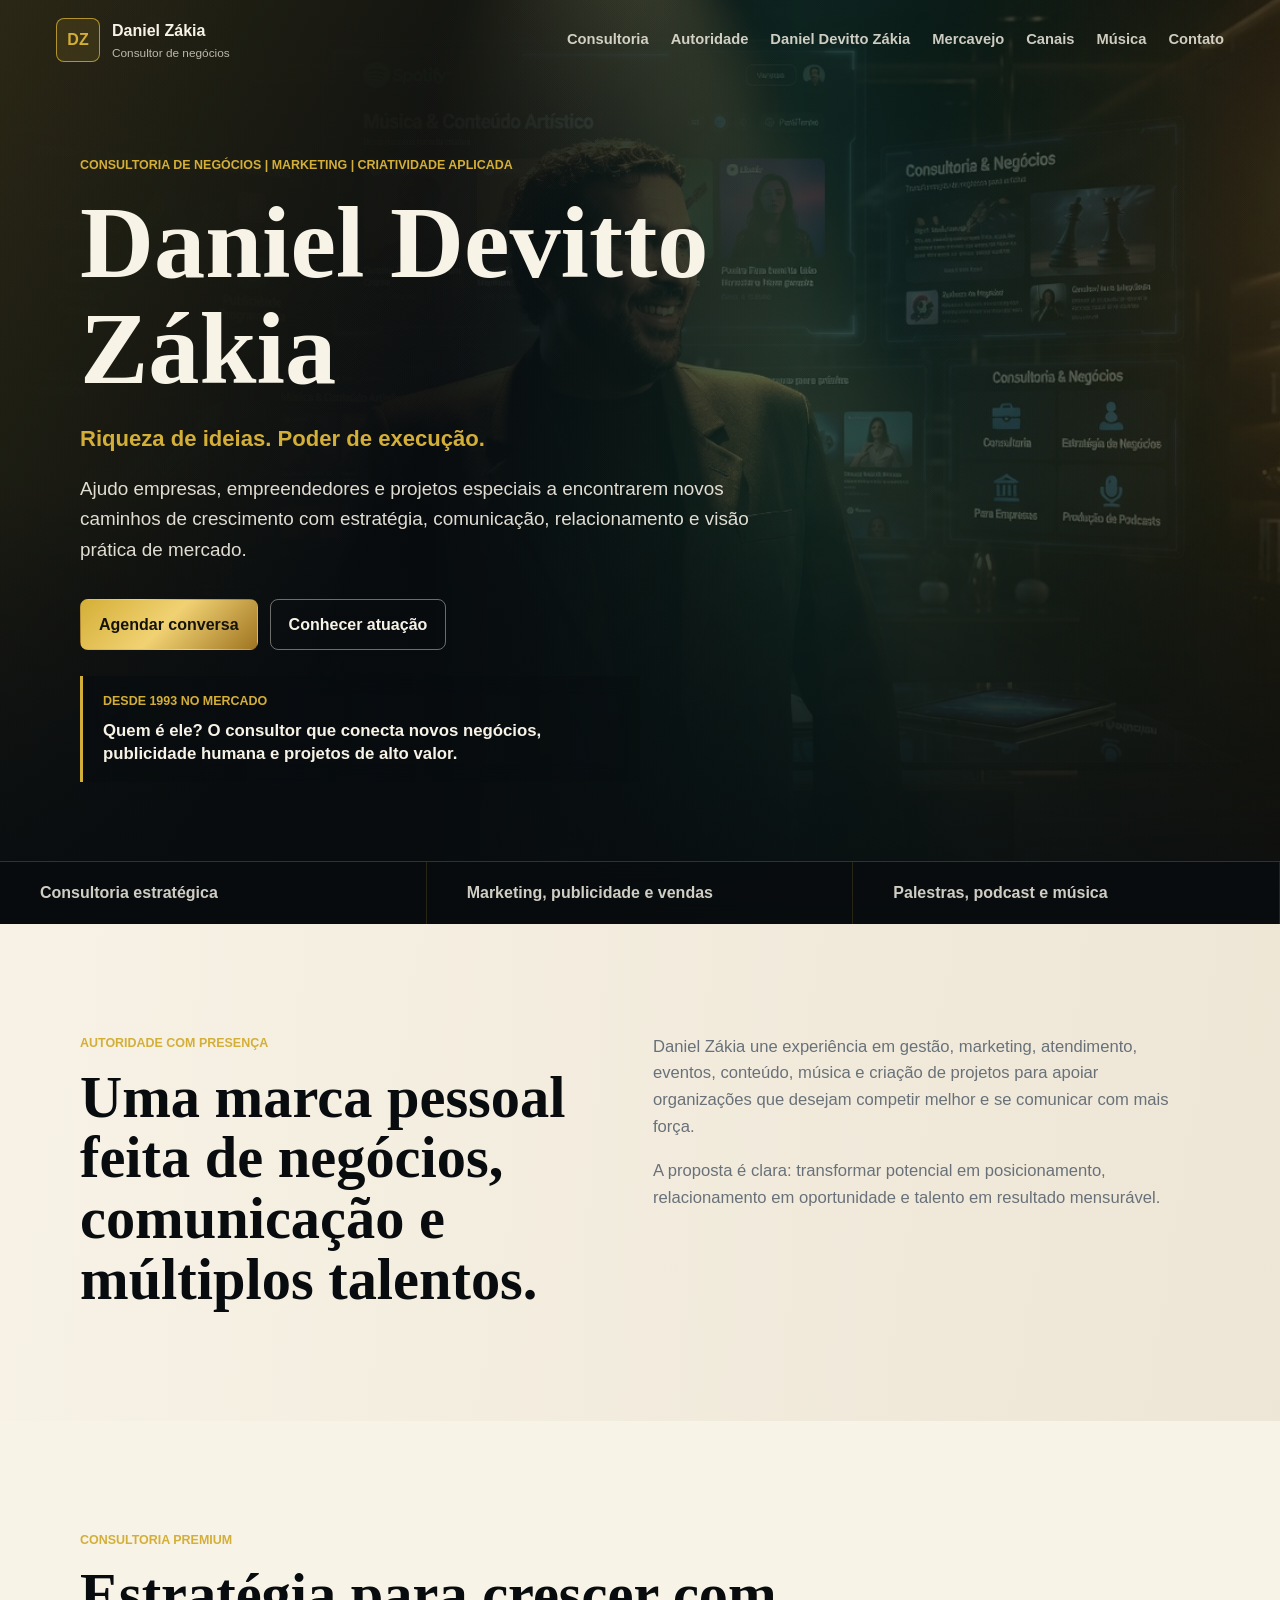
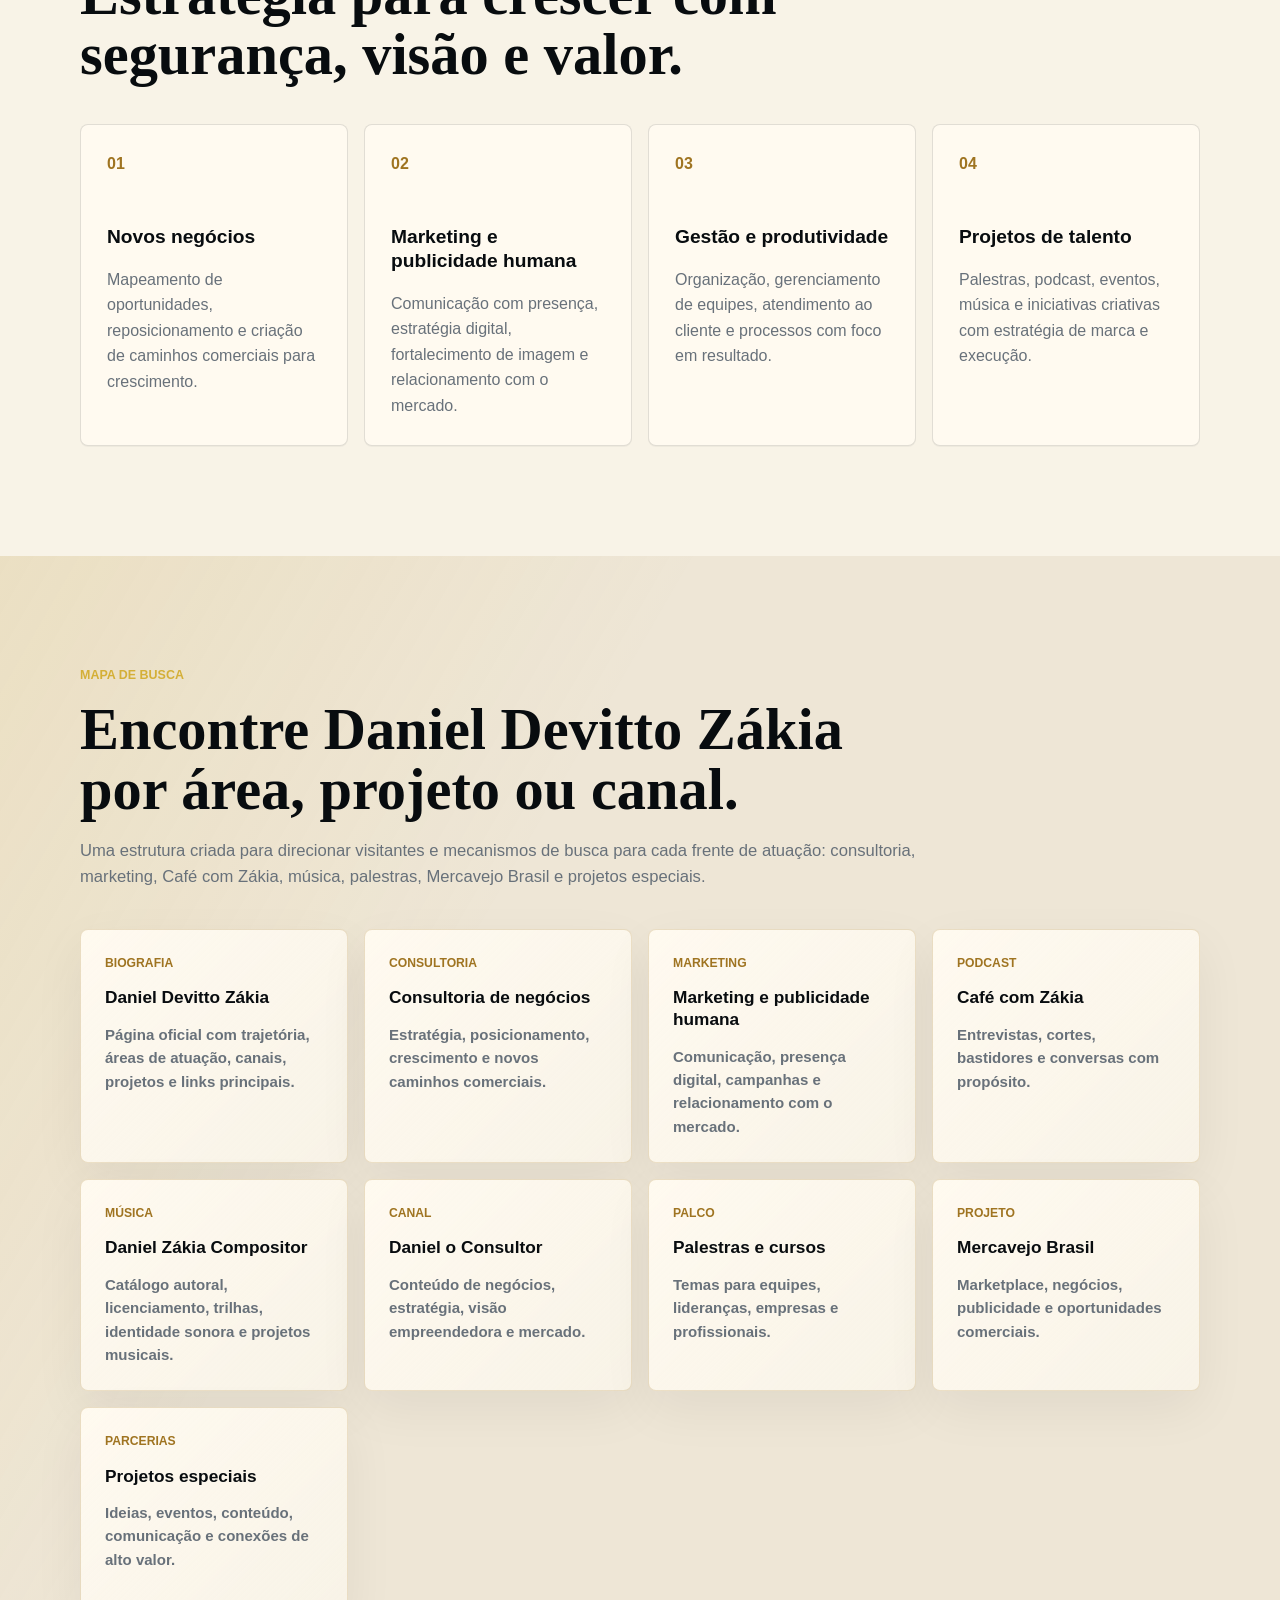
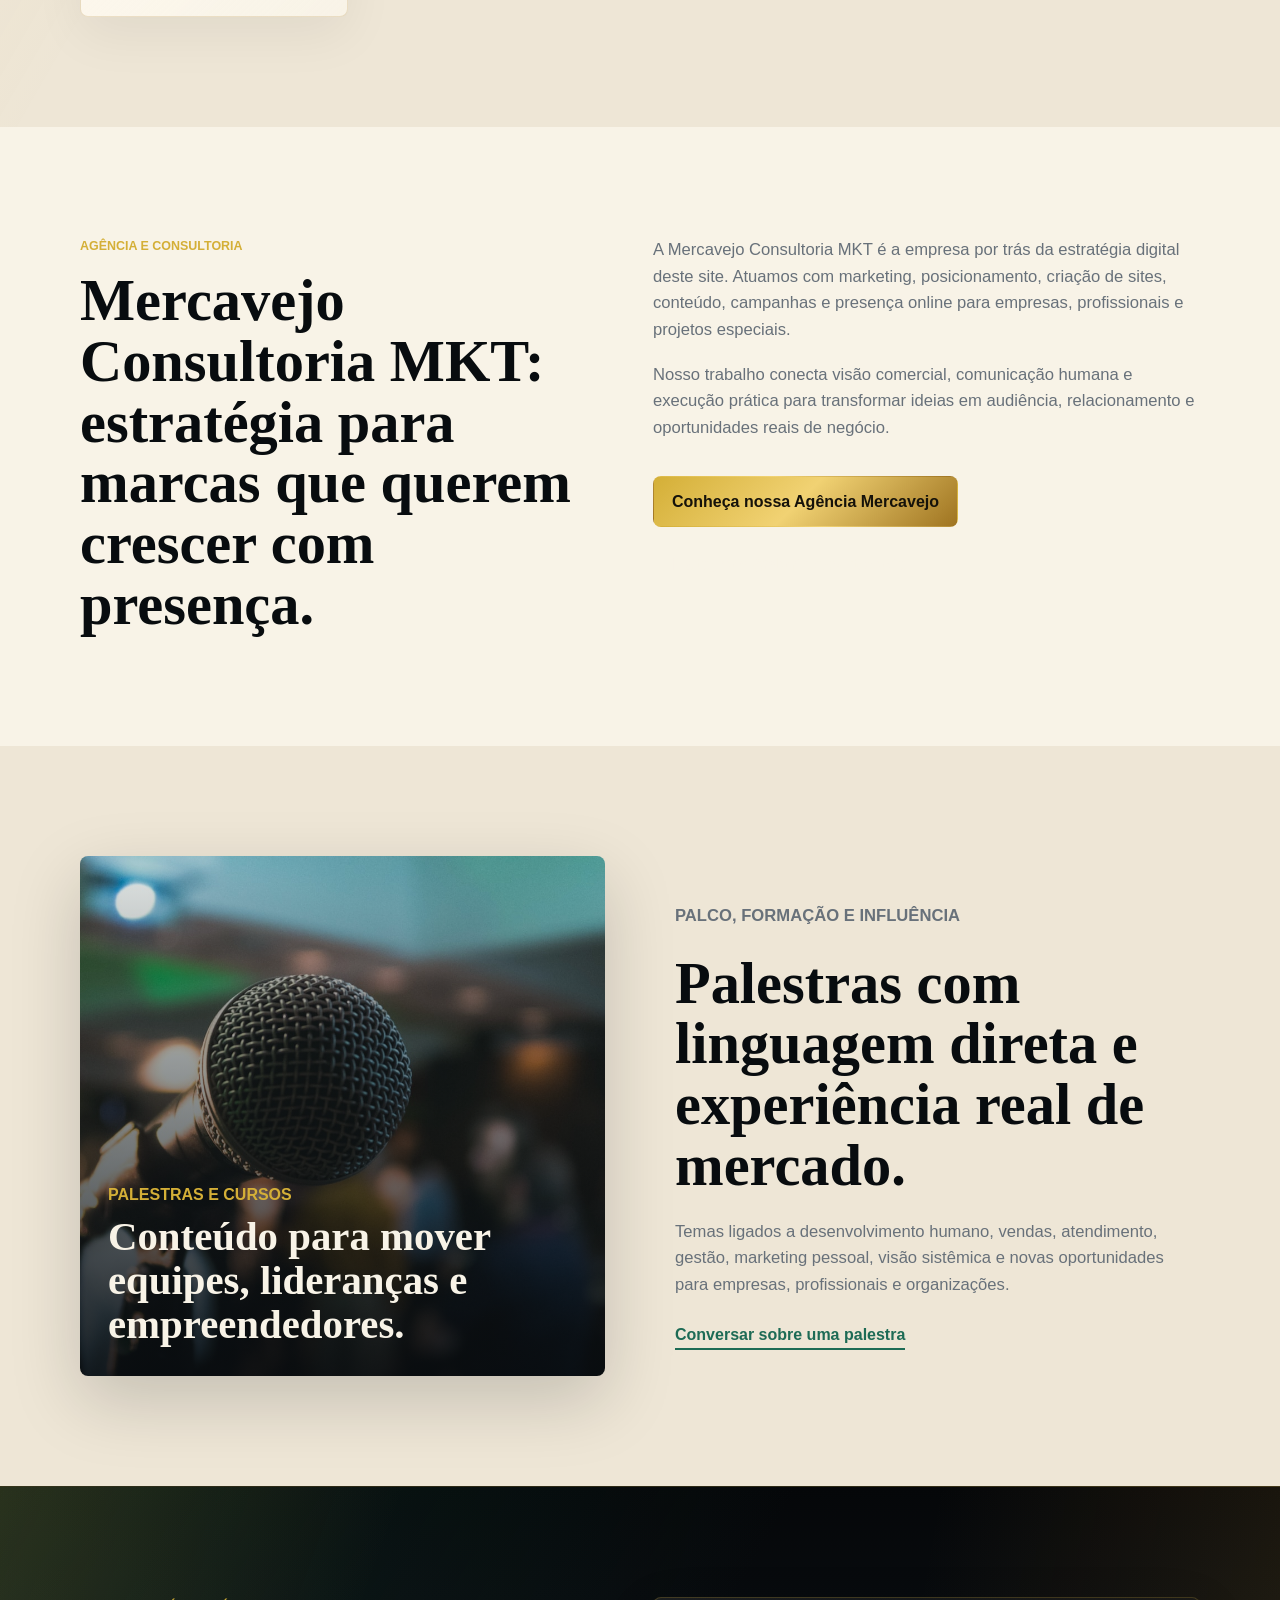
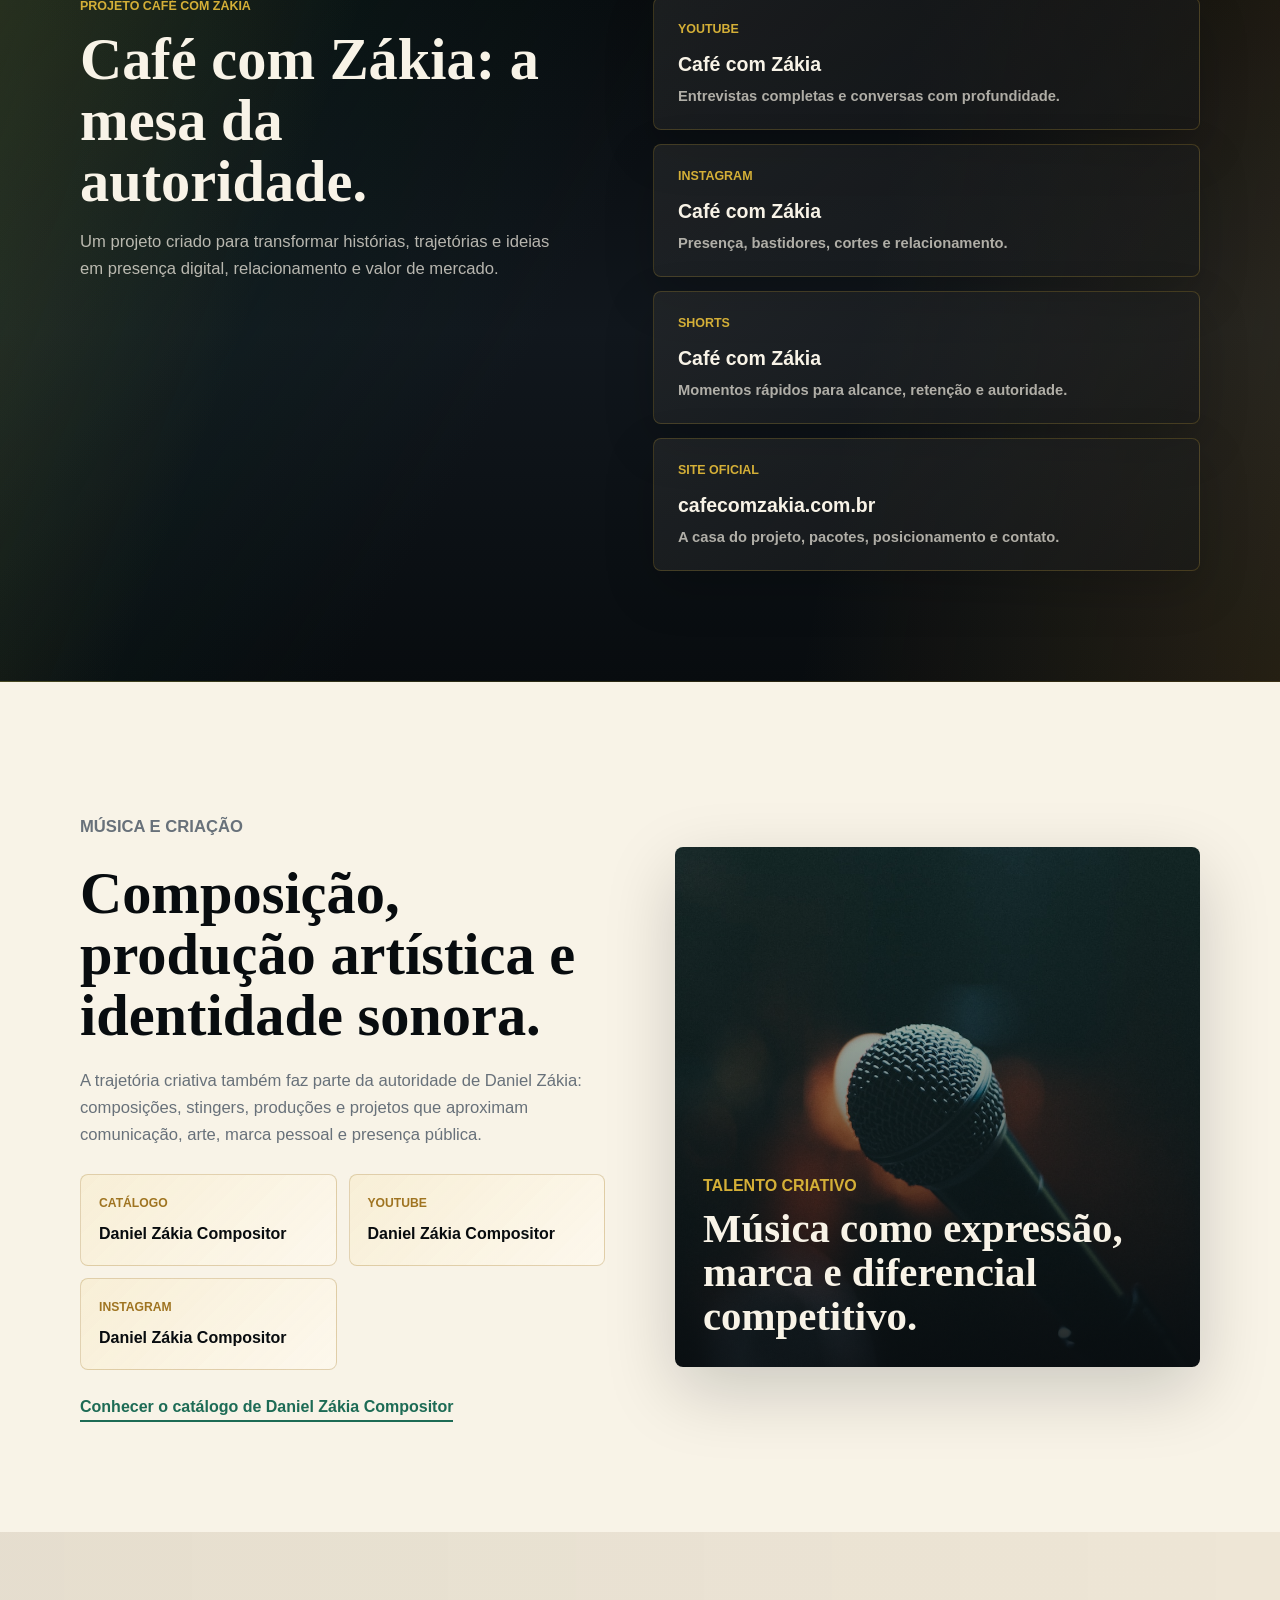
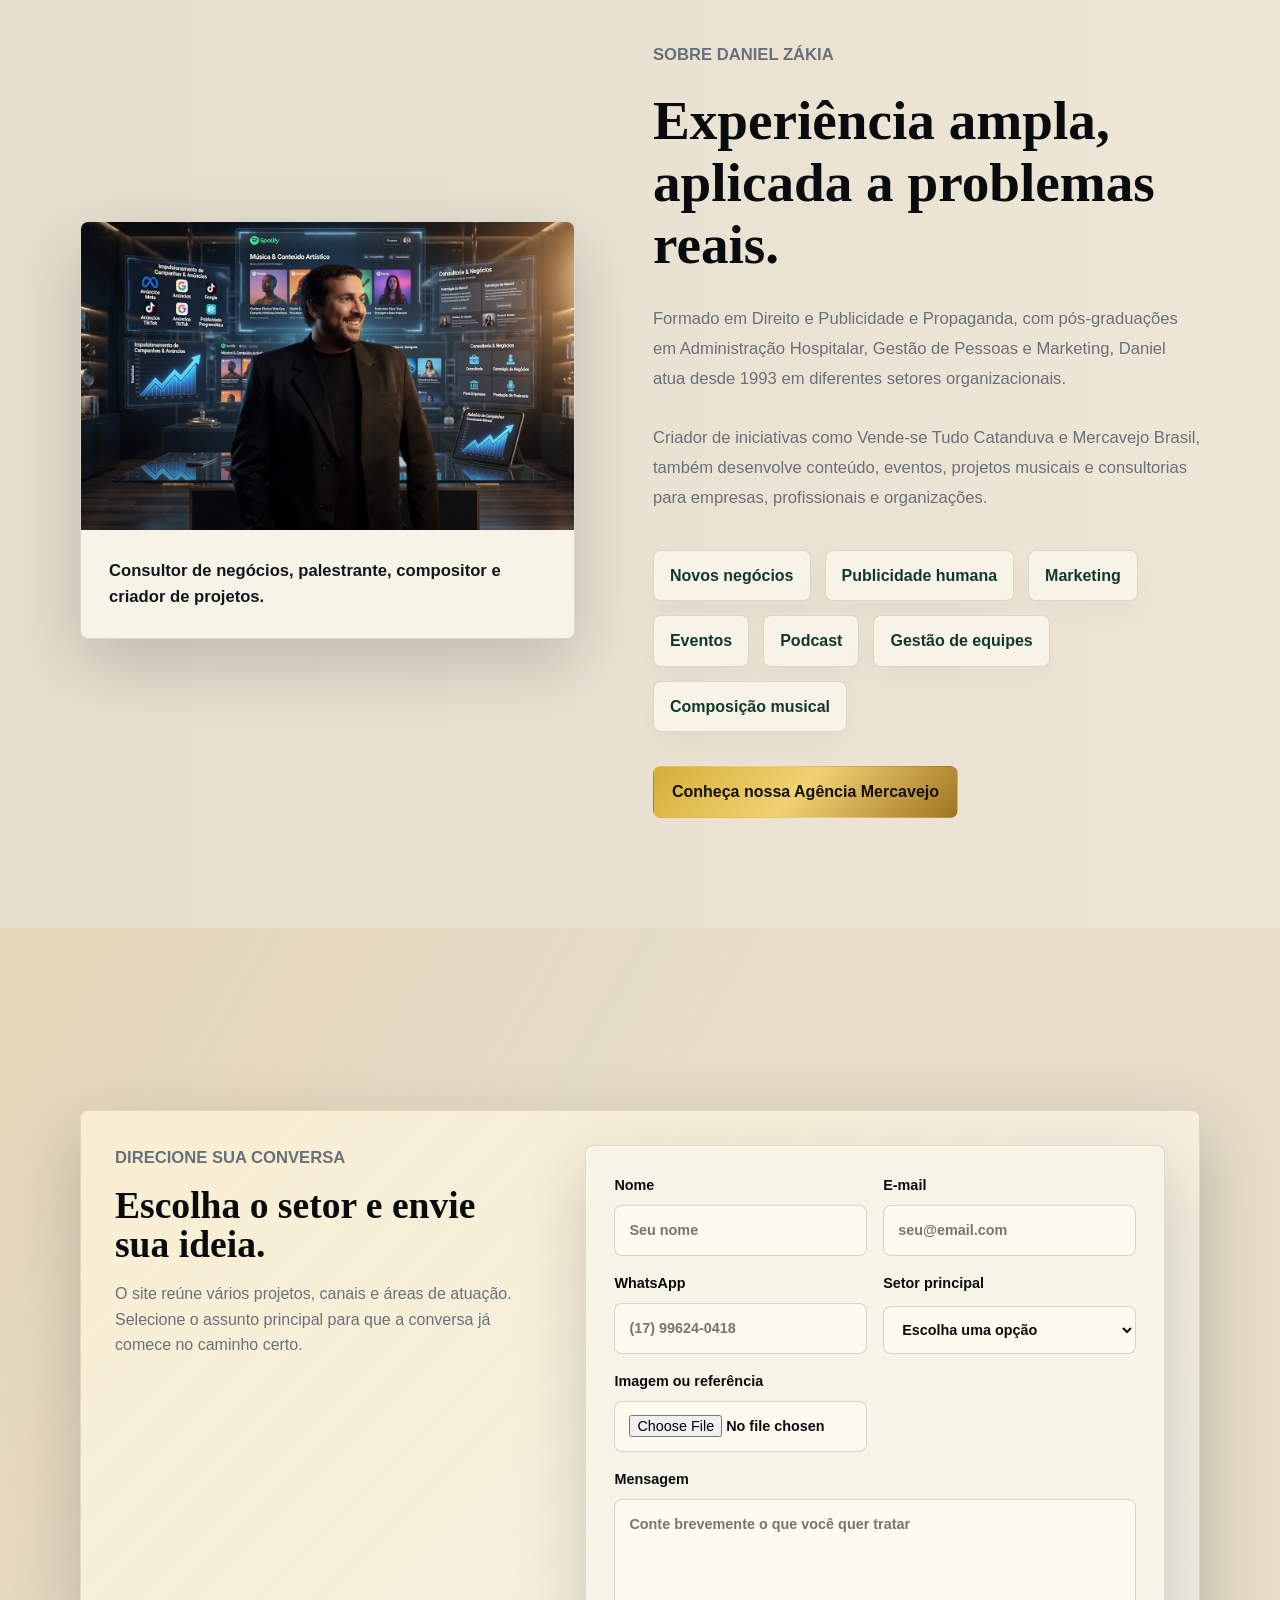
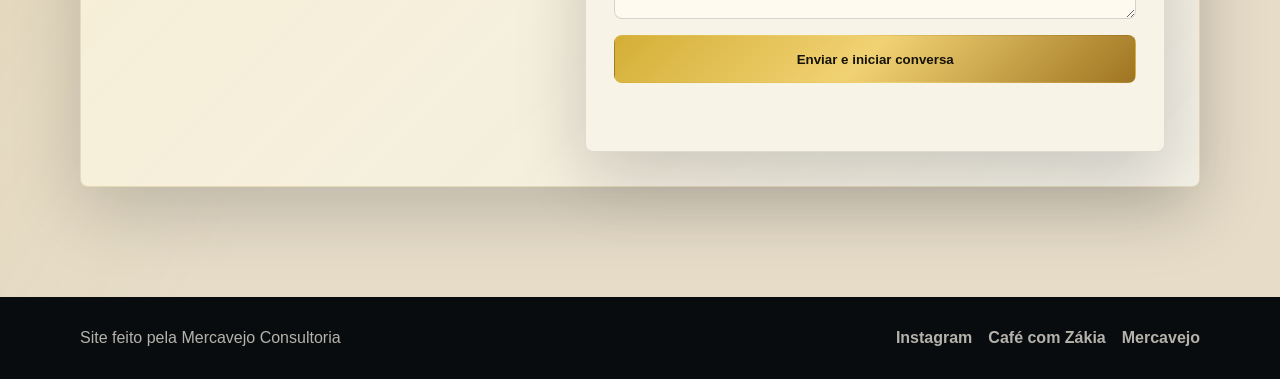
==== commit 472e32e3: "Atualiza site Daniel Zakia com SEO e paginas" ====
--- a/index.html
+++ b/index.html
@@ -1,12 +1,13 @@
-<!doctype html>
+﻿<!doctype html>
 <html lang="pt-BR">
   <head>
     <meta charset="utf-8" />
+    <link rel="icon" type="image/svg+xml" href="favicon.svg" />
     <meta name="viewport" content="width=device-width, initial-scale=1" />
-    <title>Daniel Zákia | Consultoria de Negócios, Marketing e Talentos Criativos</title>
+    <title>Daniel Devitto Zákia | Consultor de Negócios, Marketing e Projetos Criativos</title>
     <meta
       name="description"
-      content="Daniel Zákia atua com consultoria de negócios, marketing, publicidade humana, palestras, podcast, música e projetos criativos para empresas, empreendedores e organizações."
+      content="Site oficial de Daniel Devitto Zákia, consultor de negócios, estrategista de marketing, palestrante, compositor, criador do Café com Zákia e fundador da Mercavejo Consultoria MKT."
     />
     <meta
       name="keywords"
@@ -15,30 +16,25 @@
     <meta name="author" content="Daniel Zákia" />
     <meta name="robots" content="index, follow, max-image-preview:large, max-snippet:-1, max-video-preview:-1" />
     <link rel="canonical" href="https://www.danieldevittozakia.com.br/" />
-    <meta property="og:title" content="Daniel Zákia | Consultoria, Marketing, Música, Podcast e Projetos" />
+    <meta property="og:title" content="Daniel Devitto Zákia | Consultoria, Marketing, Música, Podcast e Projetos" />
     <meta
       property="og:description"
-      content="Conheça Daniel Zákia: consultor de negócios, estrategista de marketing, palestrante, compositor e criador de projetos como Café com Zákia, Mercavejo Brasil e Daniel o Consultor."
+      content="Conheça Daniel Devitto Zákia: consultor de negócios, estrategista de marketing, palestrante, compositor e criador de projetos como Café com Zákia, Mercavejo Brasil e Daniel o Consultor."
     />
     <meta property="og:type" content="website" />
     <meta property="og:locale" content="pt_BR" />
-    <meta property="og:site_name" content="Daniel Zákia" />
+    <meta property="og:site_name" content="Daniel Devitto Zákia" />
     <meta property="og:url" content="https://www.danieldevittozakia.com.br/" />
     <meta property="og:image" content="https://www.danieldevittozakia.com.br/assets/hero-consultor-multitalentos.jpg" />
     <meta name="twitter:card" content="summary_large_image" />
-    <meta name="twitter:title" content="Daniel Zákia | Consultoria de Negócios e Projetos Criativos" />
+    <meta name="twitter:title" content="Daniel Devitto Zákia | Consultoria de Negócios e Projetos Criativos" />
     <meta
       name="twitter:description"
       content="Consultoria de negócios, marketing, Café com Zákia, música, palestras, Mercavejo Brasil e projetos especiais."
     />
     <meta name="twitter:image" content="https://www.danieldevittozakia.com.br/assets/hero-consultor-multitalentos.jpg" />
     <meta name="theme-color" content="#080c0f" />
-    <link rel="preconnect" href="https://fonts.googleapis.com" />
-    <link rel="preconnect" href="https://fonts.gstatic.com" crossorigin />
-    <link
-      href="https://fonts.googleapis.com/css2?family=Inter:wght@400;500;600;700;800&family=Playfair+Display:wght@600;700&display=swap"
-      rel="stylesheet"
-    />
+    <link rel="preload" as="image" href="assets/hero-consultor-multitalentos.jpg" fetchpriority="high" />
     <script type="application/ld+json">
       {
         "@context": "https://schema.org",
@@ -46,12 +42,12 @@
           {
             "@type": "Person",
             "@id": "https://www.danieldevittozakia.com.br/#daniel-zakia",
-            "name": "Daniel Zákia",
-            "alternateName": ["Daniel Devitto Zákia", "Daniel o Consultor", "Daniel Zákia Compositor"],
+            "name": "Daniel Devitto Zákia",
+            "alternateName": ["Daniel Zákia", "Daniel o Consultor", "Daniel Zákia Compositor"],
             "url": "https://www.danieldevittozakia.com.br/",
             "image": "https://www.danieldevittozakia.com.br/assets/sobre-daniel-projetos.jpg",
             "jobTitle": "Consultor de negócios, palestrante, compositor e criador de projetos",
-            "description": "Daniel Zákia atua com consultoria de negócios, marketing, publicidade humana, palestras, podcast, música, composição e projetos criativos.",
+            "description": "Daniel Devitto Zákia atua com consultoria de negócios, marketing, publicidade humana, palestras, podcast, música, composição e projetos criativos.",
             "knowsAbout": [
               "Consultoria de negócios",
               "Marketing e publicidade",
@@ -70,7 +66,7 @@
               "https://www.instagram.com/cafecomzakia",
               "https://www.cafecomzakia.com.br/",
               "https://www.youtube.com/@danielzakiacompositor",
-              "http://instagram.com.br/danielzakiacompositor",
+              "https://www.instagram.com/danielzakiacompositor/",
               "https://www.youtube.com/@danielzakiaconsultor",
               "https://www.mercavejo.com.br/"
             ]
@@ -104,12 +100,19 @@
             }
           },
           {
+            "@type": "Organization",
+            "@id": "https://www.mercavejo.com.br/#organization",
+            "name": "Mercavejo Consultoria MKT",
+            "url": "https://www.mercavejo.com.br/"
+          },
+          {
             "@type": "WebSite",
             "@id": "https://www.danieldevittozakia.com.br/#website",
             "name": "Daniel Zákia",
             "url": "https://www.danieldevittozakia.com.br/",
             "inLanguage": "pt-BR",
-            "publisher": { "@id": "https://www.danieldevittozakia.com.br/#daniel-zakia" }
+            "publisher": { "@id": "https://www.danieldevittozakia.com.br/#daniel-zakia" },
+            "creator": { "@id": "https://www.mercavejo.com.br/#organization" }
           }
         ]
       }
@@ -135,6 +138,8 @@
       <nav class="site-nav" data-menu>
         <a href="#consultoria">Consultoria</a>
         <a href="#autoridade">Autoridade</a>
+        <a href="daniel-devitto-zakia.html">Daniel Devitto Zákia</a>
+        <a href="#mercavejo">Mercavejo</a>
         <a href="#canais">Canais</a>
         <a href="#musica">Música</a>
         <a href="#contato">Contato</a>
@@ -149,7 +154,7 @@
         <div class="container hero-grid">
           <div class="hero-content reveal">
             <p class="eyebrow">Consultoria de negócios | Marketing | Criatividade aplicada</p>
-            <h1>Daniel Zákia</h1>
+            <h1>Daniel Devitto Zákia</h1>
             <p class="hero-statement">Riqueza de ideias. Poder de execução.</p>
             <p class="hero-copy">
               Ajudo empresas, empreendedores e projetos especiais a encontrarem novos caminhos de crescimento com
@@ -231,7 +236,7 @@
         <div class="container">
           <div class="section-heading compact reveal">
             <p class="eyebrow">Mapa de busca</p>
-            <h2>Encontre Daniel Zákia por área, projeto ou canal.</h2>
+            <h2>Encontre Daniel Devitto Zákia por área, projeto ou canal.</h2>
             <p>
               Uma estrutura criada para direcionar visitantes e mecanismos de busca para cada frente de atuação:
               consultoria, marketing, Café com Zákia, música, palestras, Mercavejo Brasil e projetos especiais.
@@ -239,6 +244,11 @@
           </div>
 
           <div class="search-grid reveal">
+            <a href="daniel-devitto-zakia.html">
+              <span>Biografia</span>
+              <strong>Daniel Devitto Zákia</strong>
+              <small>Página oficial com trajetória, áreas de atuação, canais, projetos e links principais.</small>
+            </a>
             <a href="consultoria-de-negocios.html">
               <span>Consultoria</span>
               <strong>Consultoria de negócios</strong>
@@ -254,10 +264,10 @@
               <strong>Café com Zákia</strong>
               <small>Entrevistas, cortes, bastidores e conversas com propósito.</small>
             </a>
-            <a href="daniel-zakia-compositor.html">
+            <a href="compositor/">
               <span>Música</span>
               <strong>Daniel Zákia Compositor</strong>
-              <small>Composição, identidade sonora, produção artística e projetos musicais.</small>
+              <small>Catálogo autoral, licenciamento, trilhas, identidade sonora e projetos musicais.</small>
             </a>
             <a href="daniel-o-consultor.html">
               <span>Canal</span>
@@ -279,6 +289,32 @@
               <strong>Projetos especiais</strong>
               <small>Ideias, eventos, conteúdo, comunicação e conexões de alto valor.</small>
             </a>
+          </div>
+        </div>
+      </section>
+
+      <section class="section services" id="mercavejo">
+        <div class="container intro-grid">
+          <div class="section-heading reveal">
+            <p class="eyebrow">Agência e consultoria</p>
+            <h2>Mercavejo Consultoria MKT: estratégia para marcas que querem crescer com presença.</h2>
+          </div>
+          <div class="intro-text reveal">
+            <p>
+              A Mercavejo Consultoria MKT é a empresa por trás da estratégia digital deste site. Atuamos com marketing,
+              posicionamento, criação de sites, conteúdo, campanhas e presença online para empresas, profissionais e
+              projetos especiais.
+            </p>
+            <p>
+              Nosso trabalho conecta visão comercial, comunicação humana e execução prática para transformar ideias em
+              audiência, relacionamento e oportunidades reais de negócio.
+            </p>
+            <div class="hero-actions">
+              <a class="button primary" href="mercavejo-consultoria-mkt.html">Conheça nossa Agência Mercavejo</a>
+              <a class="button secondary" href="https://www.instagram.com/danieldevittozakia/" target="_blank" rel="noopener noreferrer">
+                Instagram @danieldevittozakia
+              </a>
+            </div>
           </div>
         </div>
       </section>
@@ -348,16 +384,20 @@
               projetos que aproximam comunicação, arte, marca pessoal e presença pública.
             </p>
             <div class="music-links" aria-label="Links de música e compositor Daniel Zákia">
+              <a href="compositor/">
+                <span>Catálogo</span>
+                Daniel Zákia Compositor
+              </a>
               <a href="https://www.youtube.com/@danielzakiacompositor" target="_blank" rel="noreferrer">
                 <span>YouTube</span>
                 Daniel Zákia Compositor
               </a>
-              <a href="http://instagram.com.br/danielzakiacompositor" target="_blank" rel="noreferrer">
+              <a href="https://www.instagram.com/danielzakiacompositor/" target="_blank" rel="noreferrer">
                 <span>Instagram</span>
                 Daniel Zákia Compositor
               </a>
             </div>
-            <a class="text-link" href="#contato" data-sector-link="Daniel Zákia Compositor">Falar sobre projeto musical</a>
+            <a class="text-link" href="compositor/">Conhecer o catálogo de Daniel Zákia Compositor</a>
           </div>
           <div class="visual-panel music reveal">
             <div>
@@ -372,7 +412,14 @@
       <section class="section profile">
         <div class="container profile-grid">
           <div class="profile-signature reveal">
-            <img src="assets/sobre-daniel-projetos.jpg" alt="Daniel Zákia em ambiente profissional com seus projetos" />
+            <img
+              src="assets/sobre-daniel-projetos.jpg"
+              alt="Daniel Zákia em ambiente profissional com seus projetos"
+              width="1120"
+              height="700"
+              loading="lazy"
+              decoding="async"
+            />
             <p>Consultor de negócios, palestrante, compositor e criador de projetos.</p>
           </div>
           <div class="profile-copy reveal">
@@ -394,6 +441,11 @@
               <span>Podcast</span>
               <span>Gestão de equipes</span>
               <span>Composição musical</span>
+            </div>
+            <div class="hero-actions">
+              <a class="button primary" href="https://www.mercavejo.com.br/" target="_blank" rel="noopener noreferrer">
+                Conheça nossa Agência Mercavejo
+              </a>
             </div>
           </div>
         </div>
@@ -451,19 +503,20 @@
         </div>
       </section>
     </main>
-
     <footer class="site-footer">
       <div class="container footer-grid">
-        <p>Daniel Zákia | Consultoria, marketing, palestras, podcast, música e novos negócios.</p>
+        <p>
+          Site feito pela
+          <a href="https://www.mercavejo.com.br/" target="_blank" rel="noopener noreferrer">Mercavejo Consultoria</a>
+        </p>
         <div class="footer-links">
-          <a href="https://www.instagram.com/danieldevittozakia" target="_blank" rel="noreferrer">Instagram</a>
-          <a href="https://www.facebook.com/danieldevittozakia" target="_blank" rel="noreferrer">Facebook</a>
-          <a href="https://www.youtube.com/@cafecomzakia" target="_blank" rel="noreferrer">Café com Zákia</a>
-          <a href="https://www.youtube.com/@danielzakiaconsultor" target="_blank" rel="noreferrer">Daniel o Consultor</a>
+          <a href="https://www.instagram.com/danieldevittozakia/" target="_blank" rel="noopener noreferrer">Instagram</a>
+          <a href="https://www.youtube.com/@cafecomzakia" target="_blank" rel="noopener noreferrer">Café com Zákia</a>
+          <a href="https://www.mercavejo.com.br/" target="_blank" rel="noopener noreferrer">Mercavejo</a>
         </div>
       </div>
     </footer>
 
-    <script src="script.js"></script>
+    <script src="script.js" defer></script>
   </body>
 </html>
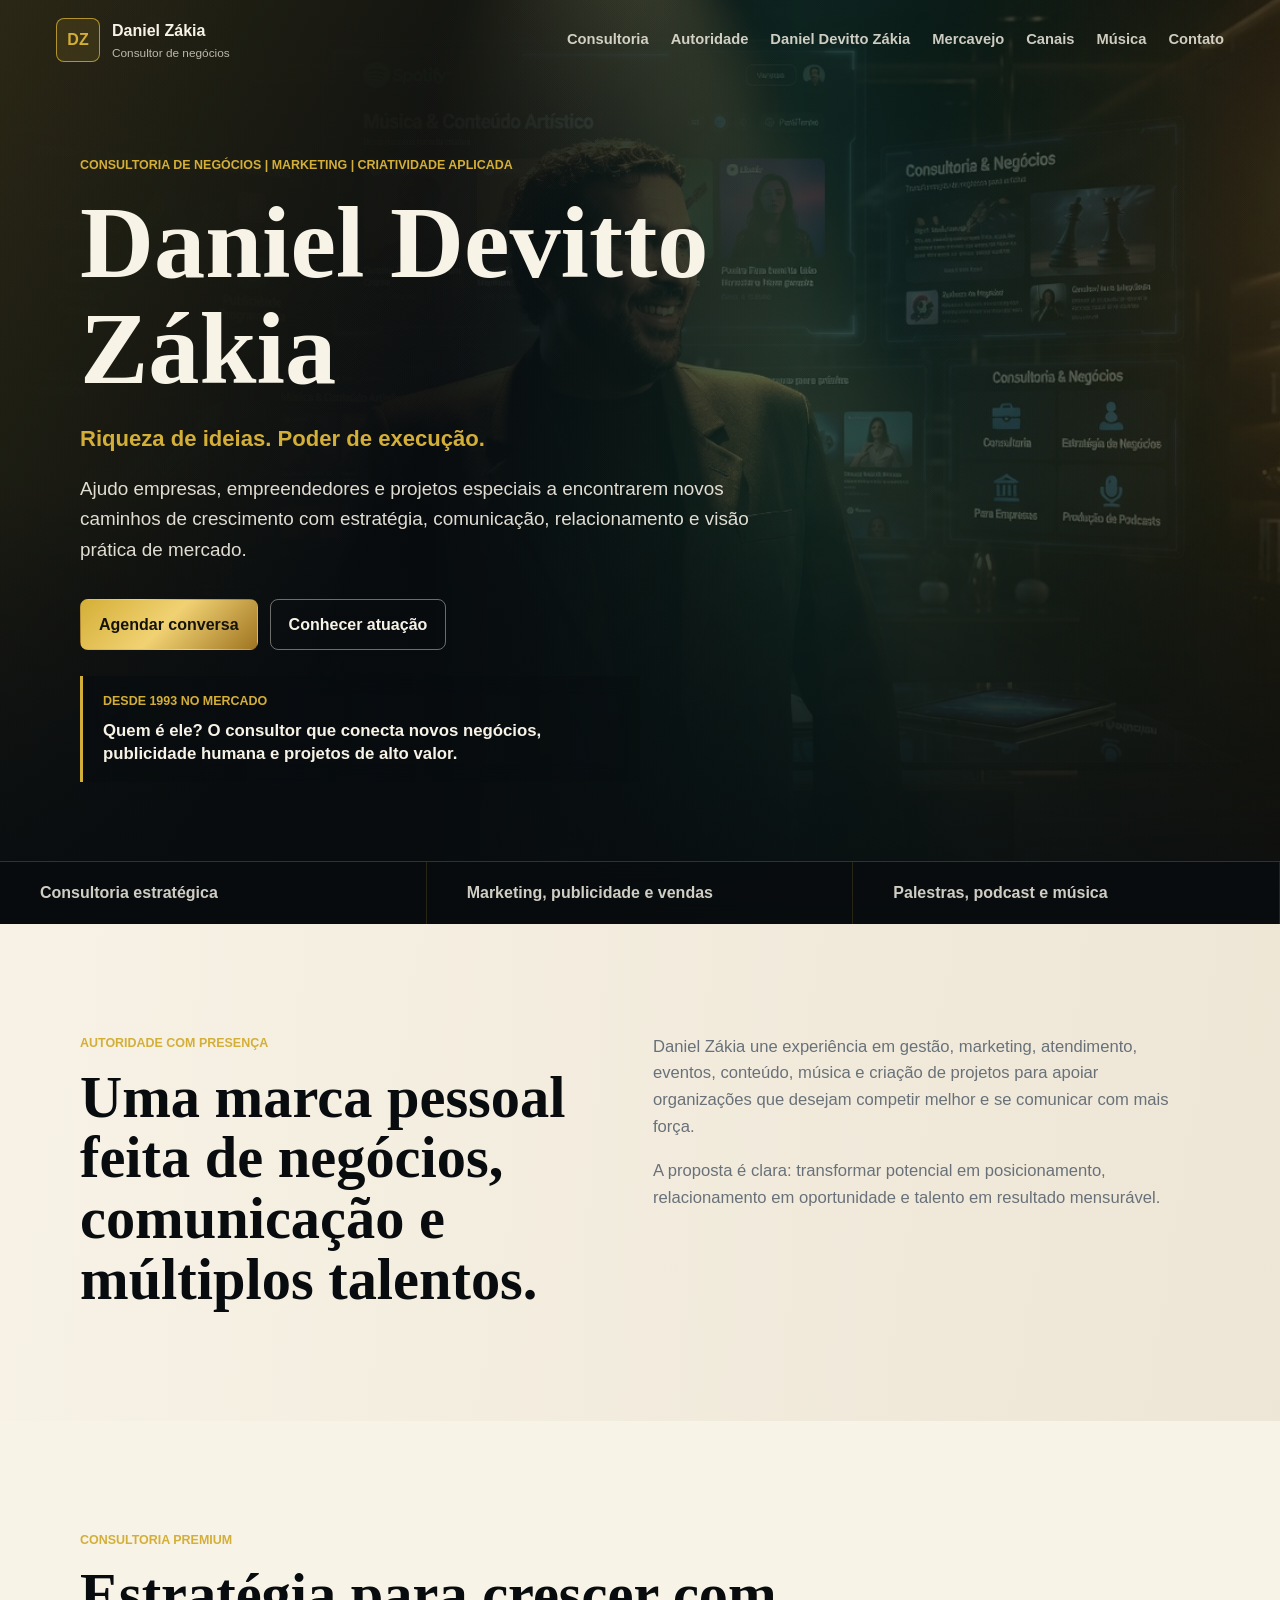
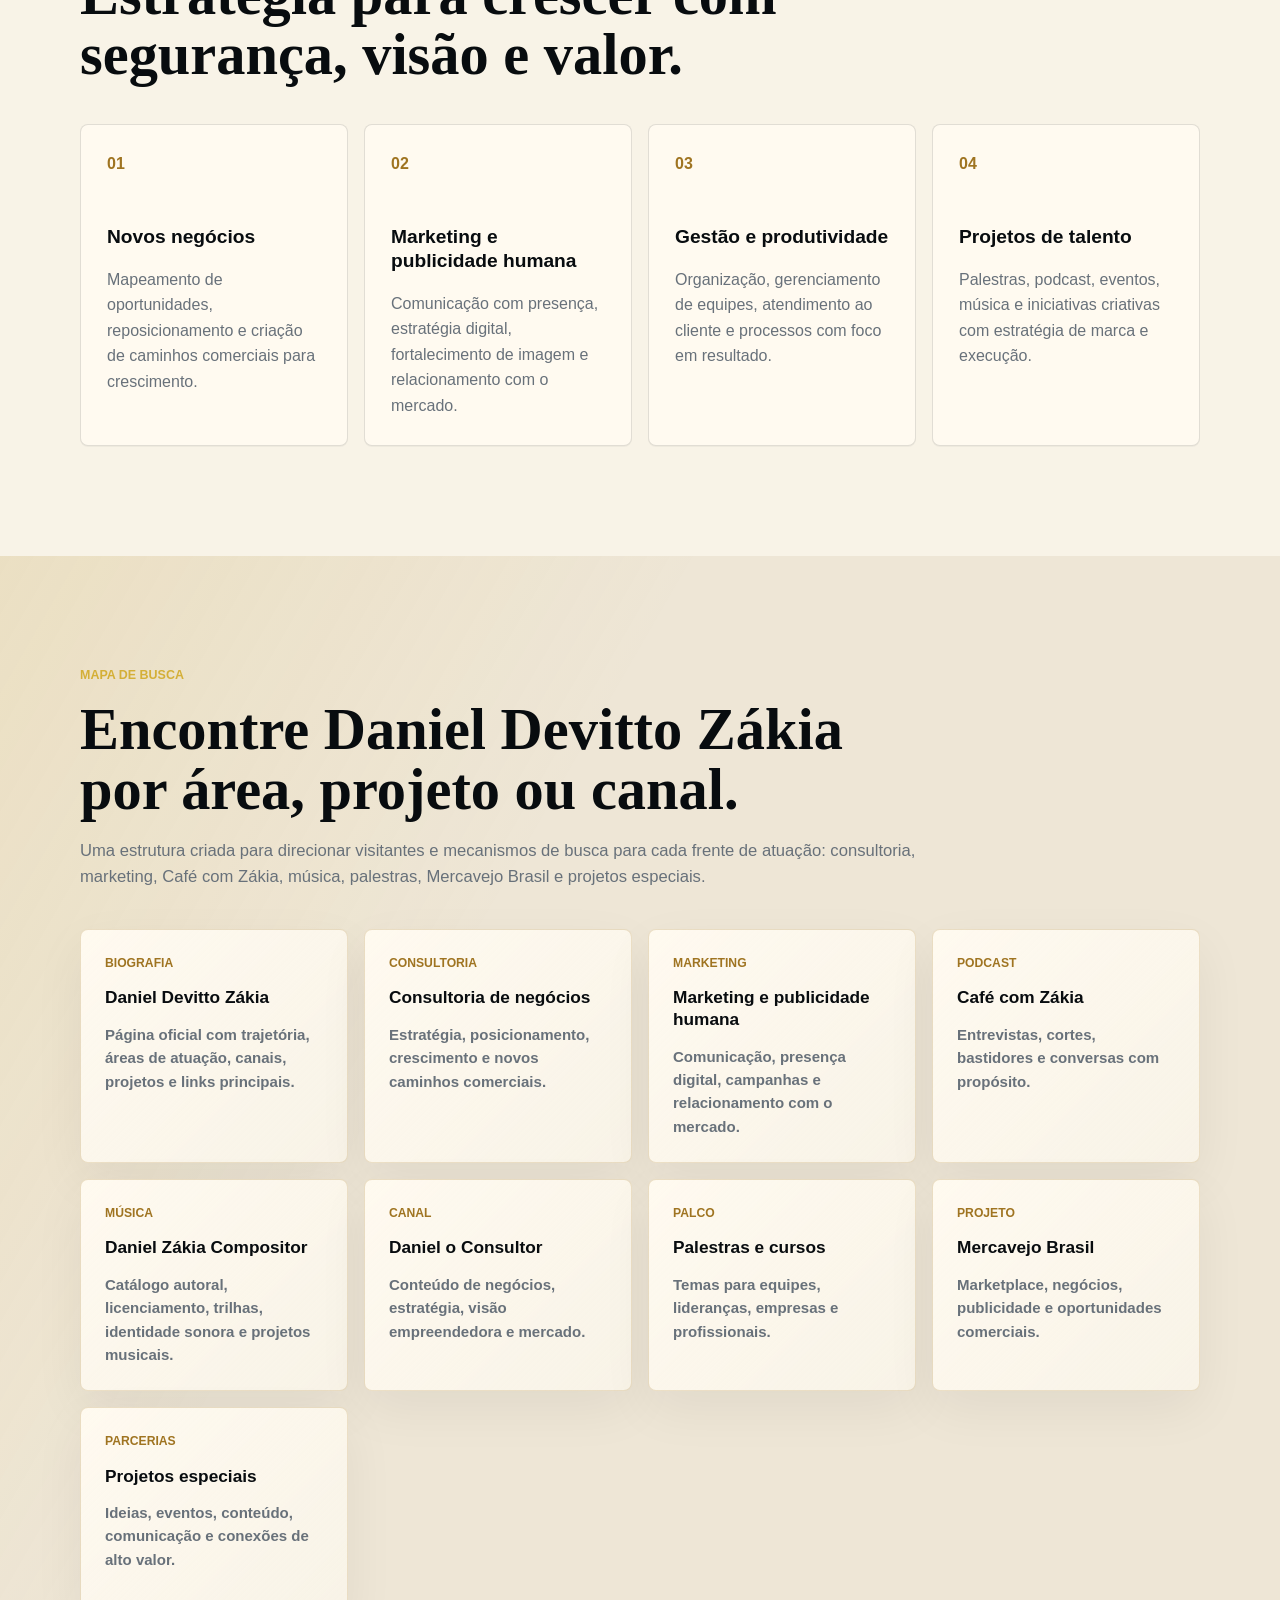
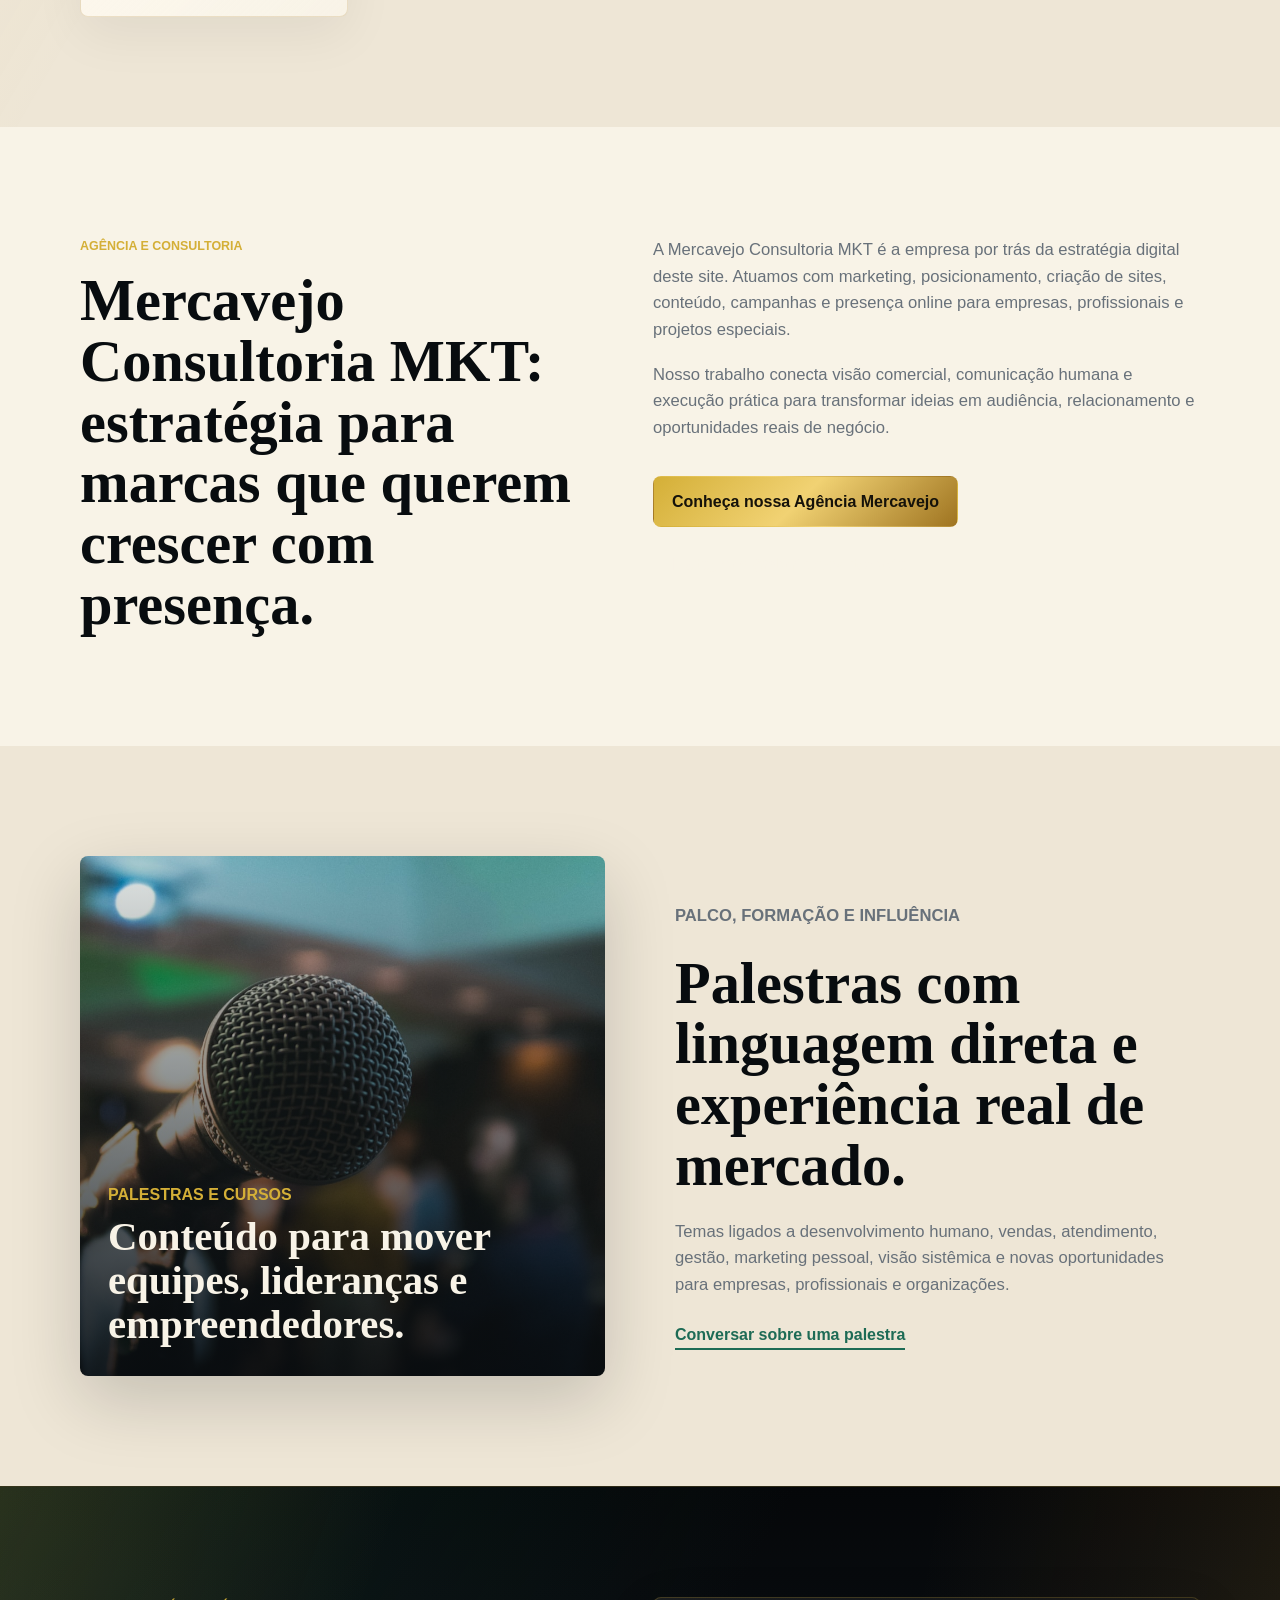
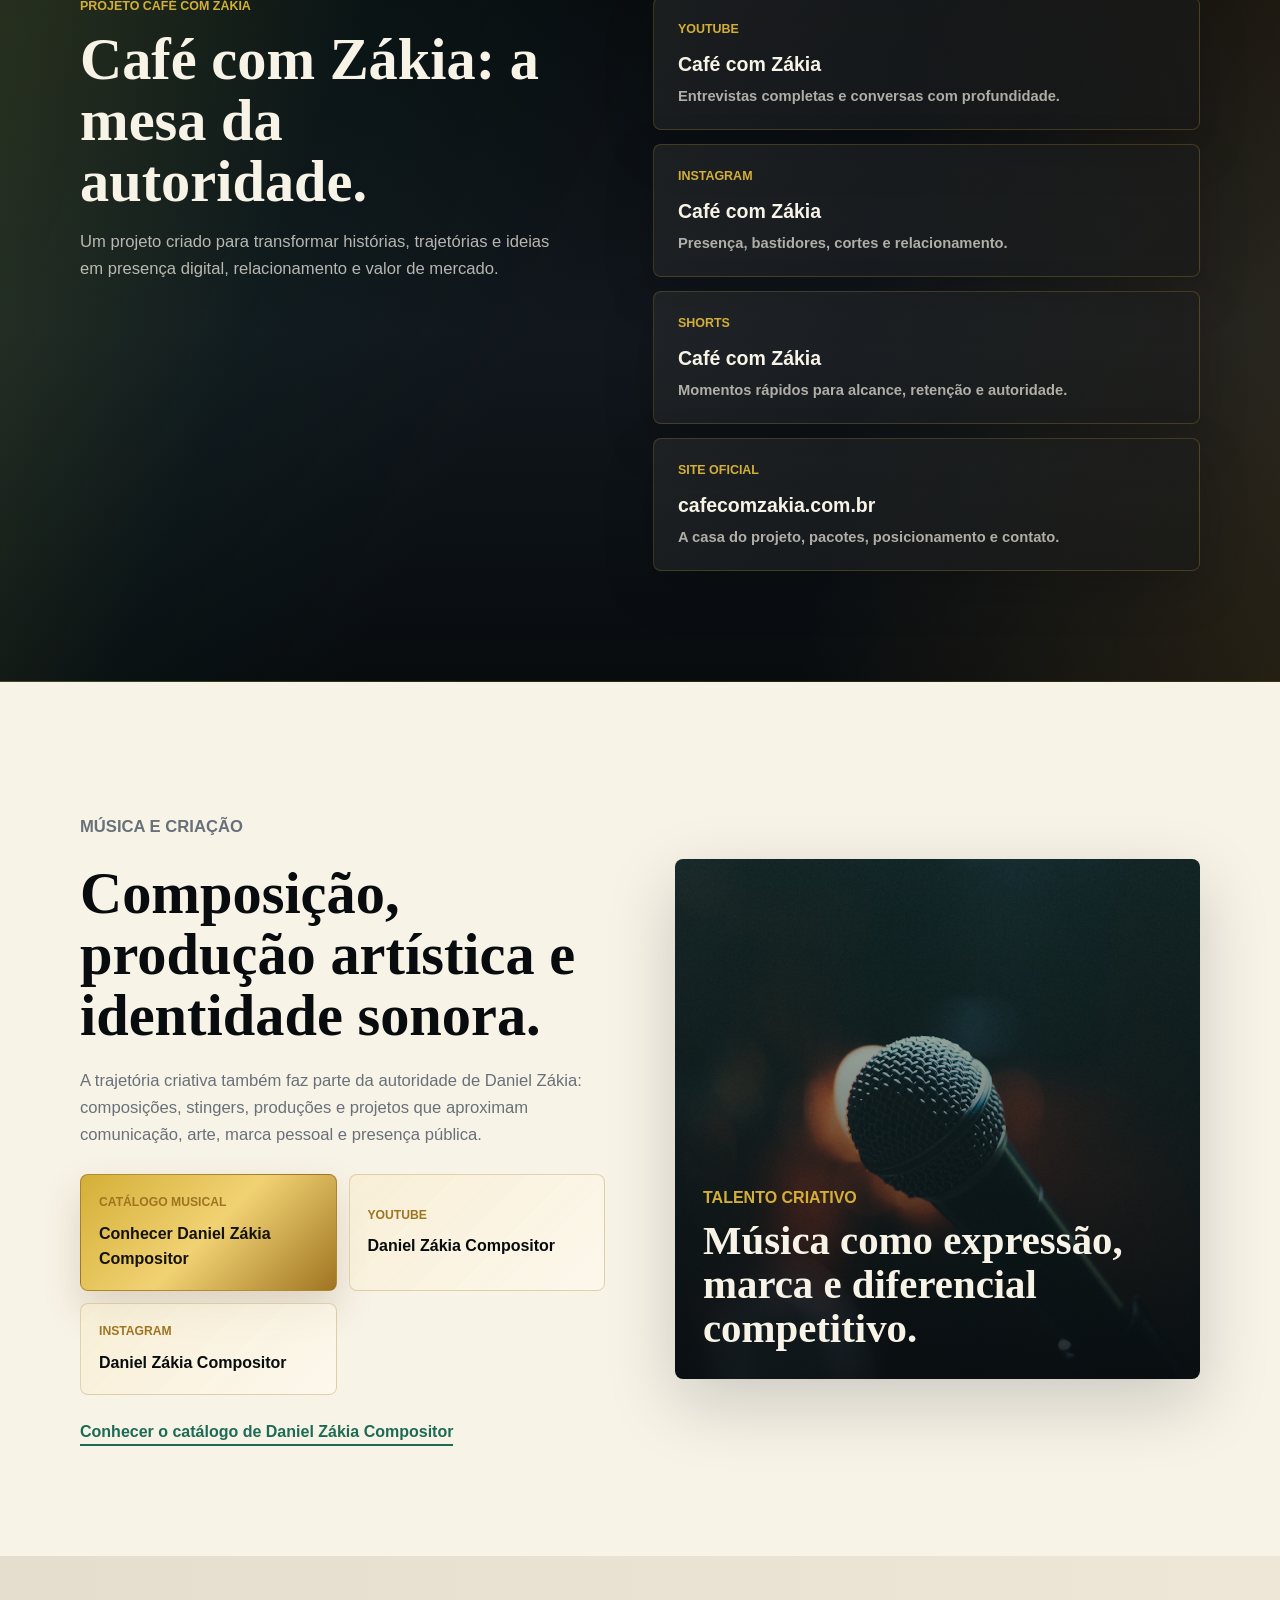
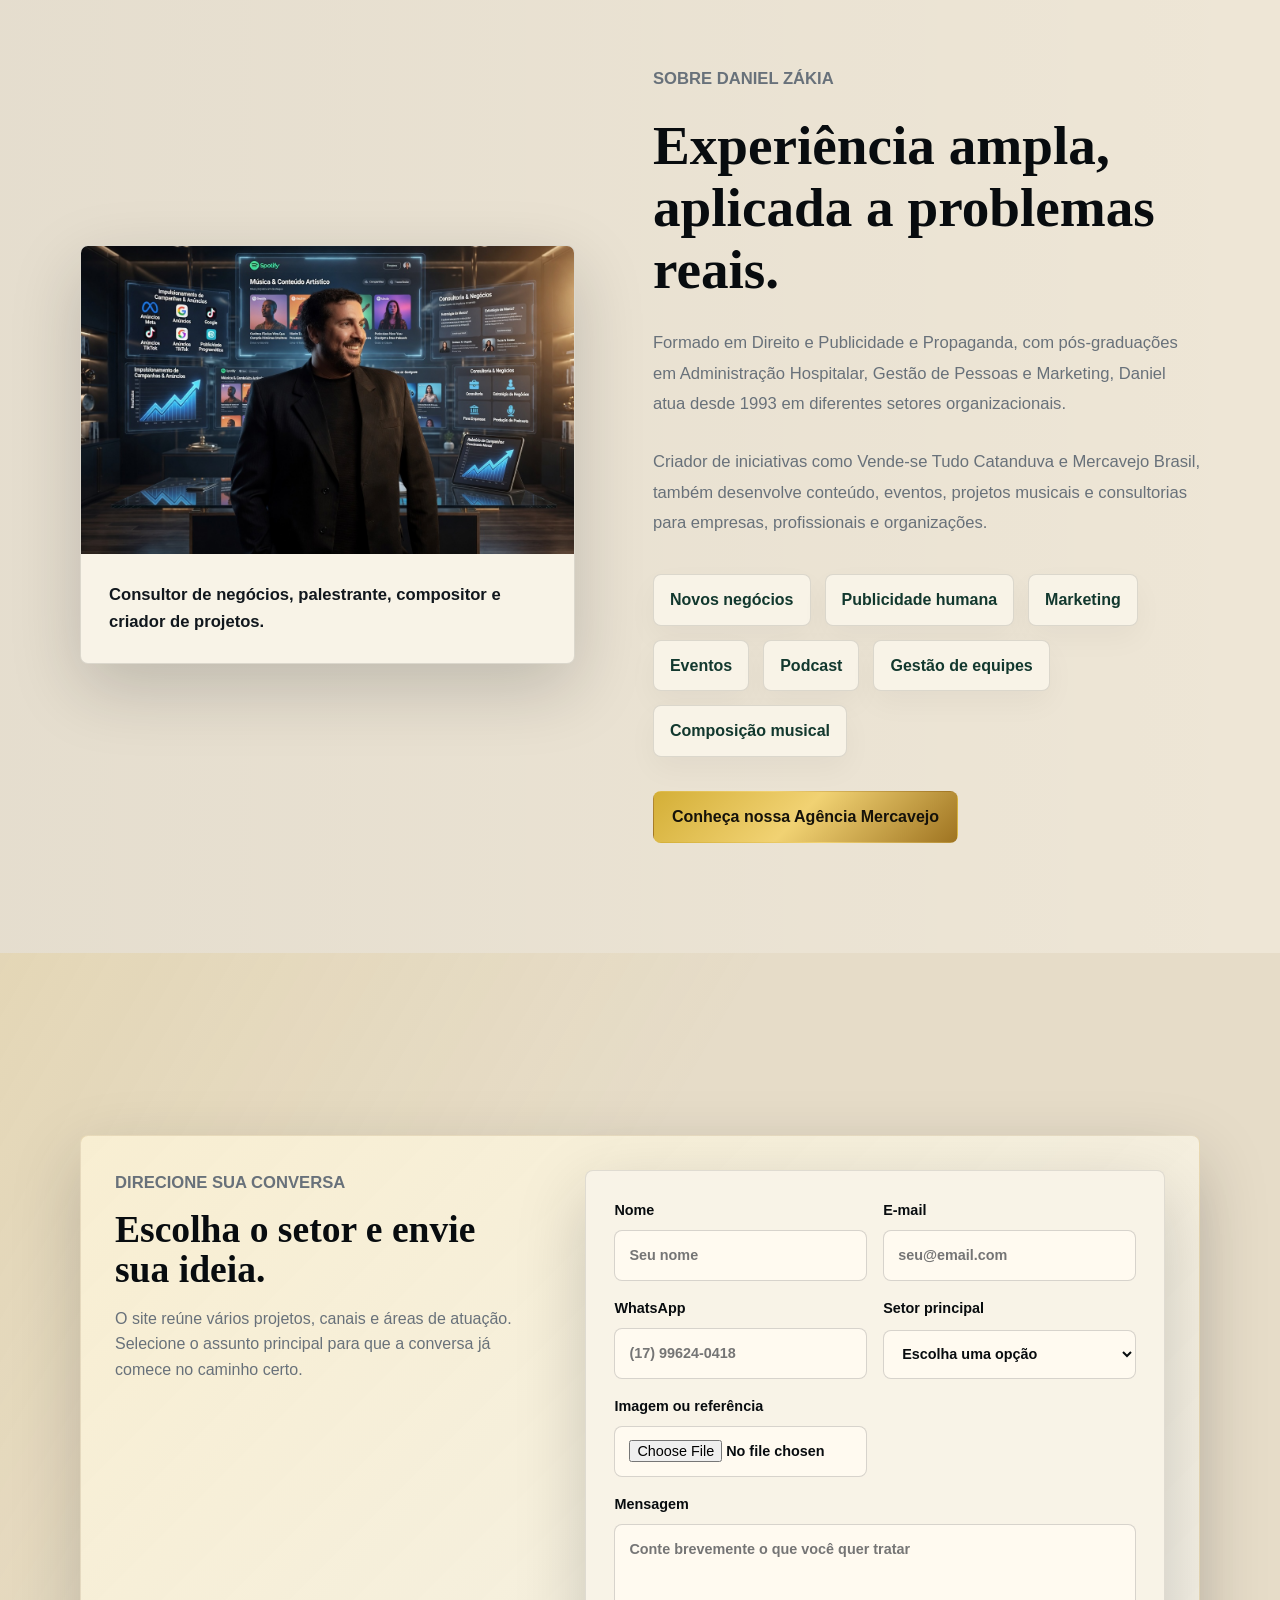
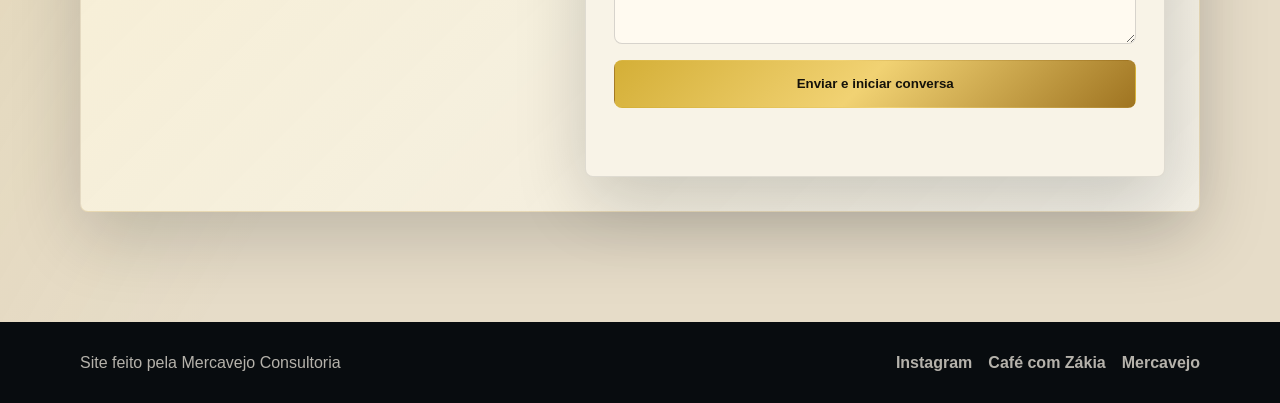
==== commit 87545be2: "Destaca catalogo compositor no site" ====
--- a/index.html
+++ b/index.html
@@ -384,9 +384,9 @@
               projetos que aproximam comunicação, arte, marca pessoal e presença pública.
             </p>
             <div class="music-links" aria-label="Links de música e compositor Daniel Zákia">
-              <a href="compositor/">
-                <span>Catálogo</span>
-                Daniel Zákia Compositor
+              <a class="featured-catalog" href="compositor/">
+                <span>Catálogo musical</span>
+                Conhecer Daniel Zákia Compositor
               </a>
               <a href="https://www.youtube.com/@danielzakiacompositor" target="_blank" rel="noreferrer">
                 <span>YouTube</span>
--- a/styles.css
+++ b/styles.css
@@ -527,6 +527,17 @@
   color: var(--deep-green);
 }
 
+.music-links a.featured-catalog {
+  border-color: rgba(159, 116, 33, 0.72);
+  background: linear-gradient(135deg, var(--gold), #f1d273 50%, var(--gold-dark));
+  color: #15120a;
+  box-shadow: 0 18px 38px rgba(95, 65, 18, 0.18);
+}
+
+.music-links a.featured-catalog:hover {
+  color: #15120a;
+}
+
 .music-links span {
   color: var(--gold-dark);
   font-size: 0.76rem;
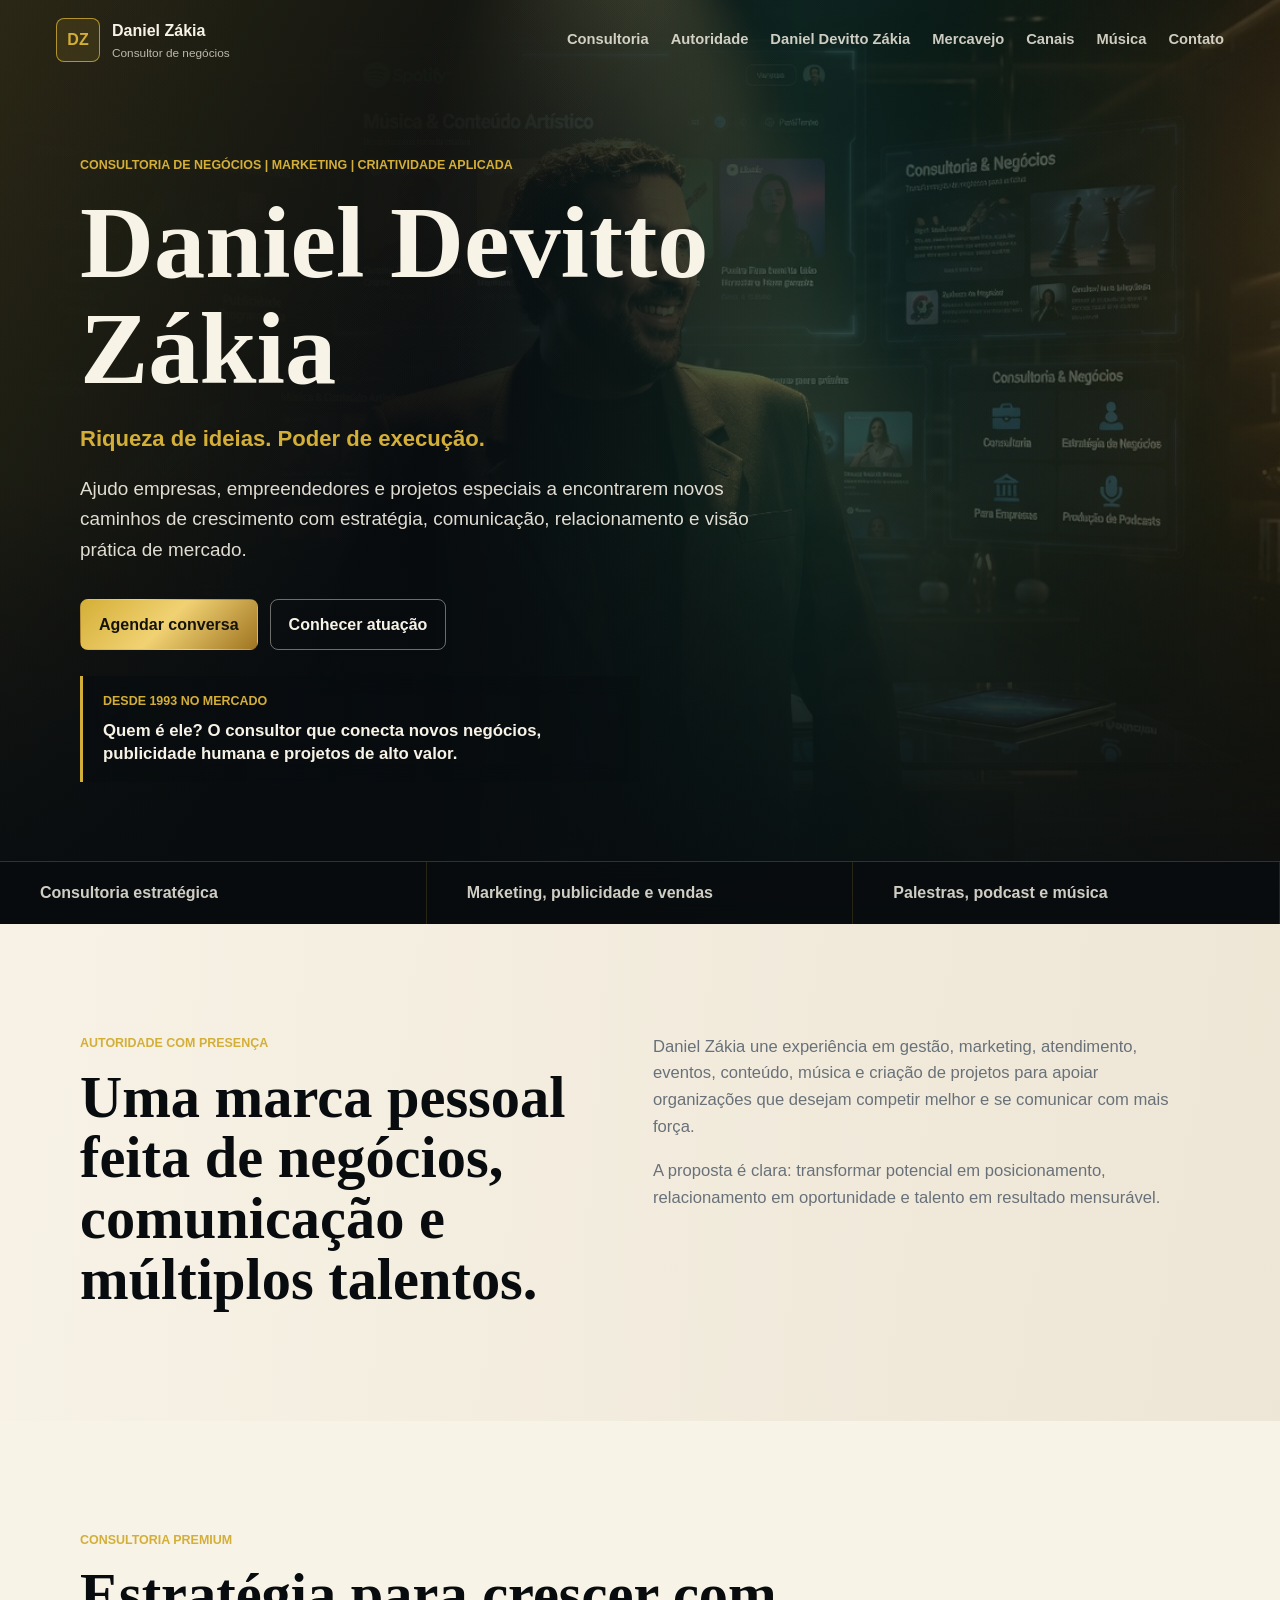
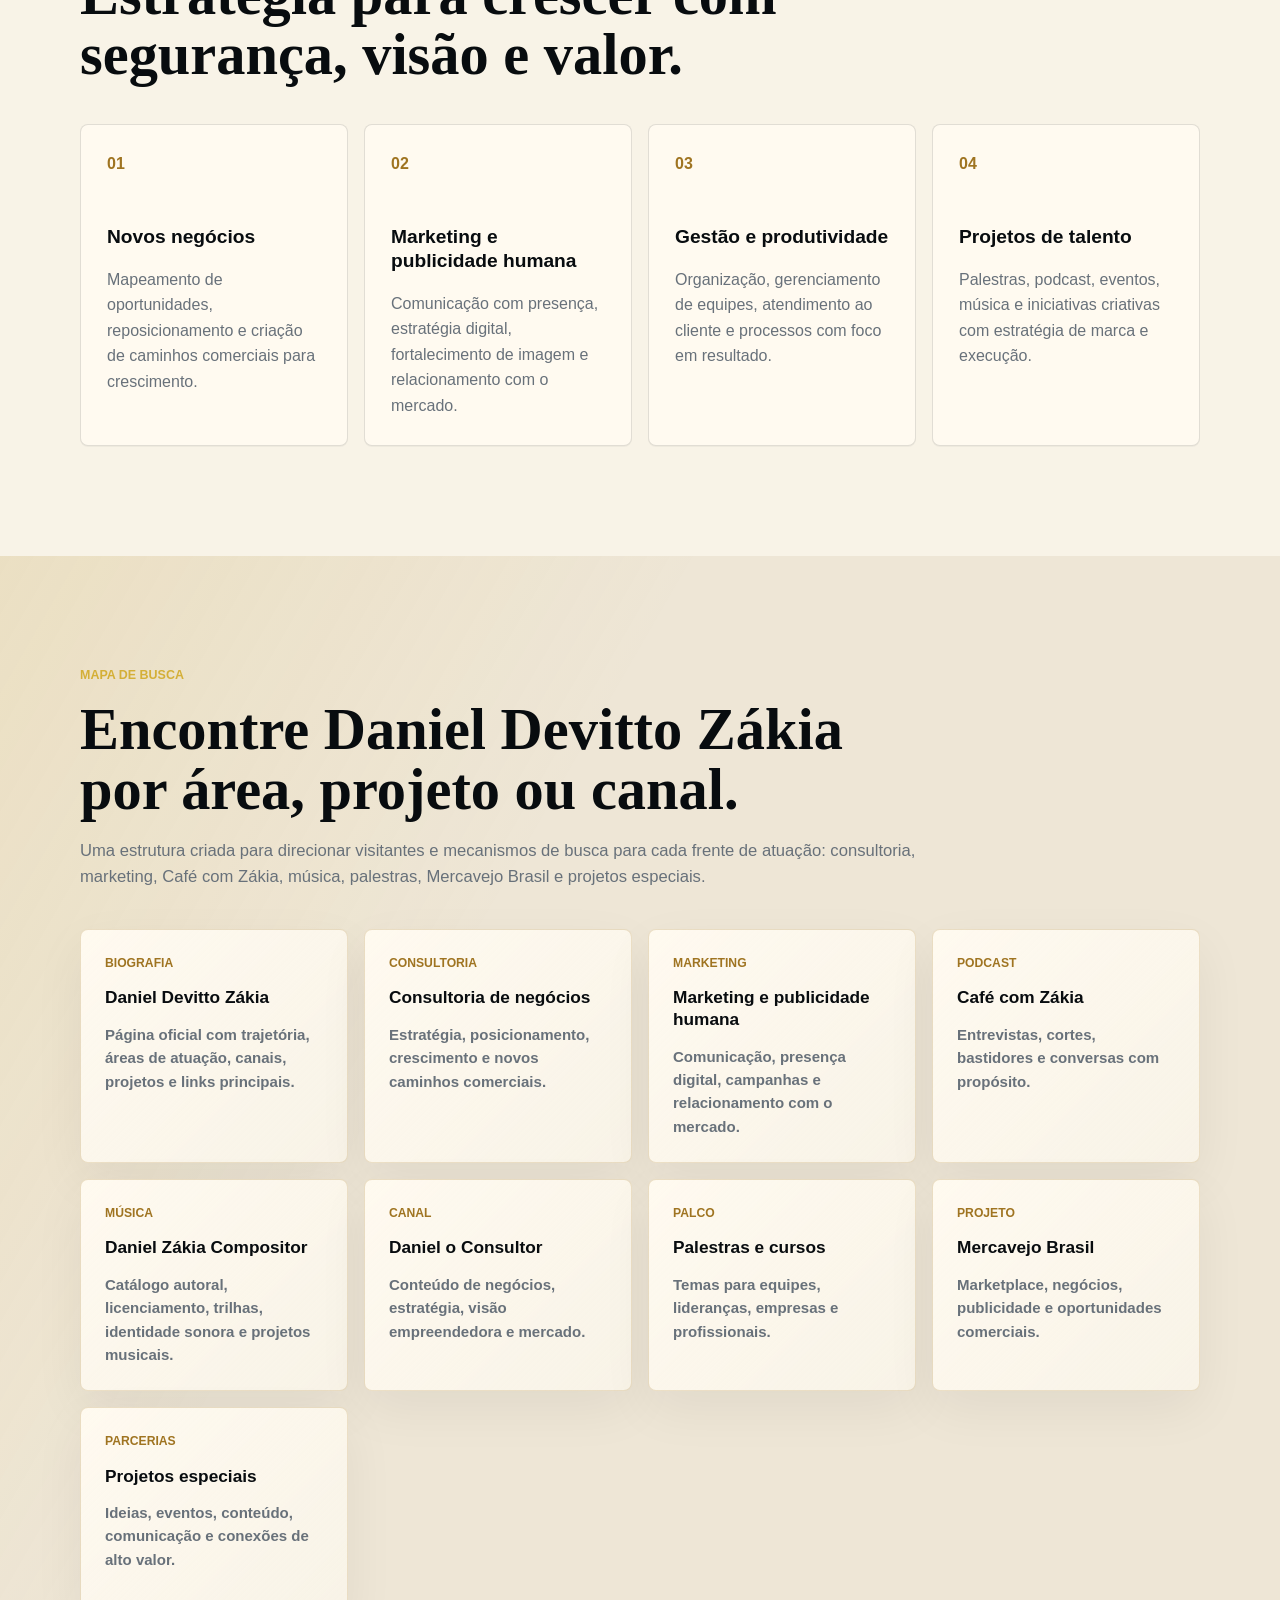
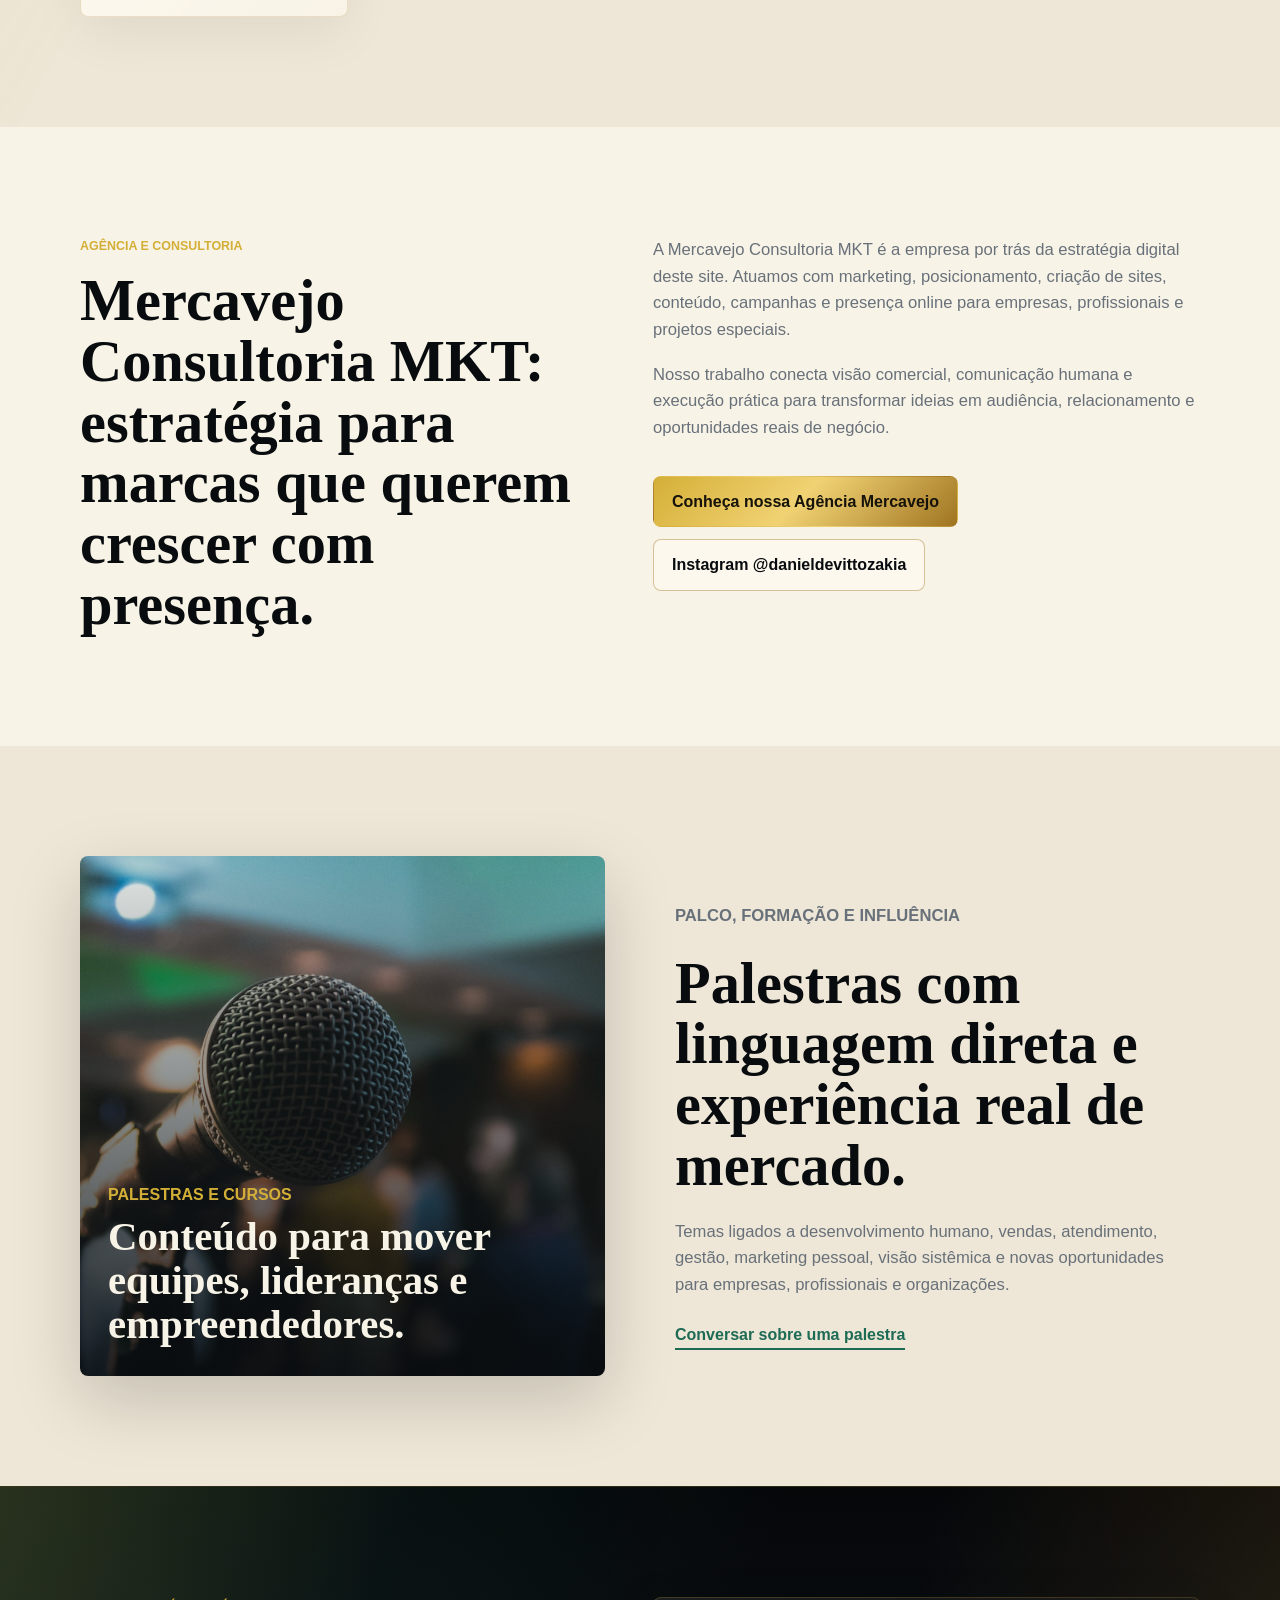
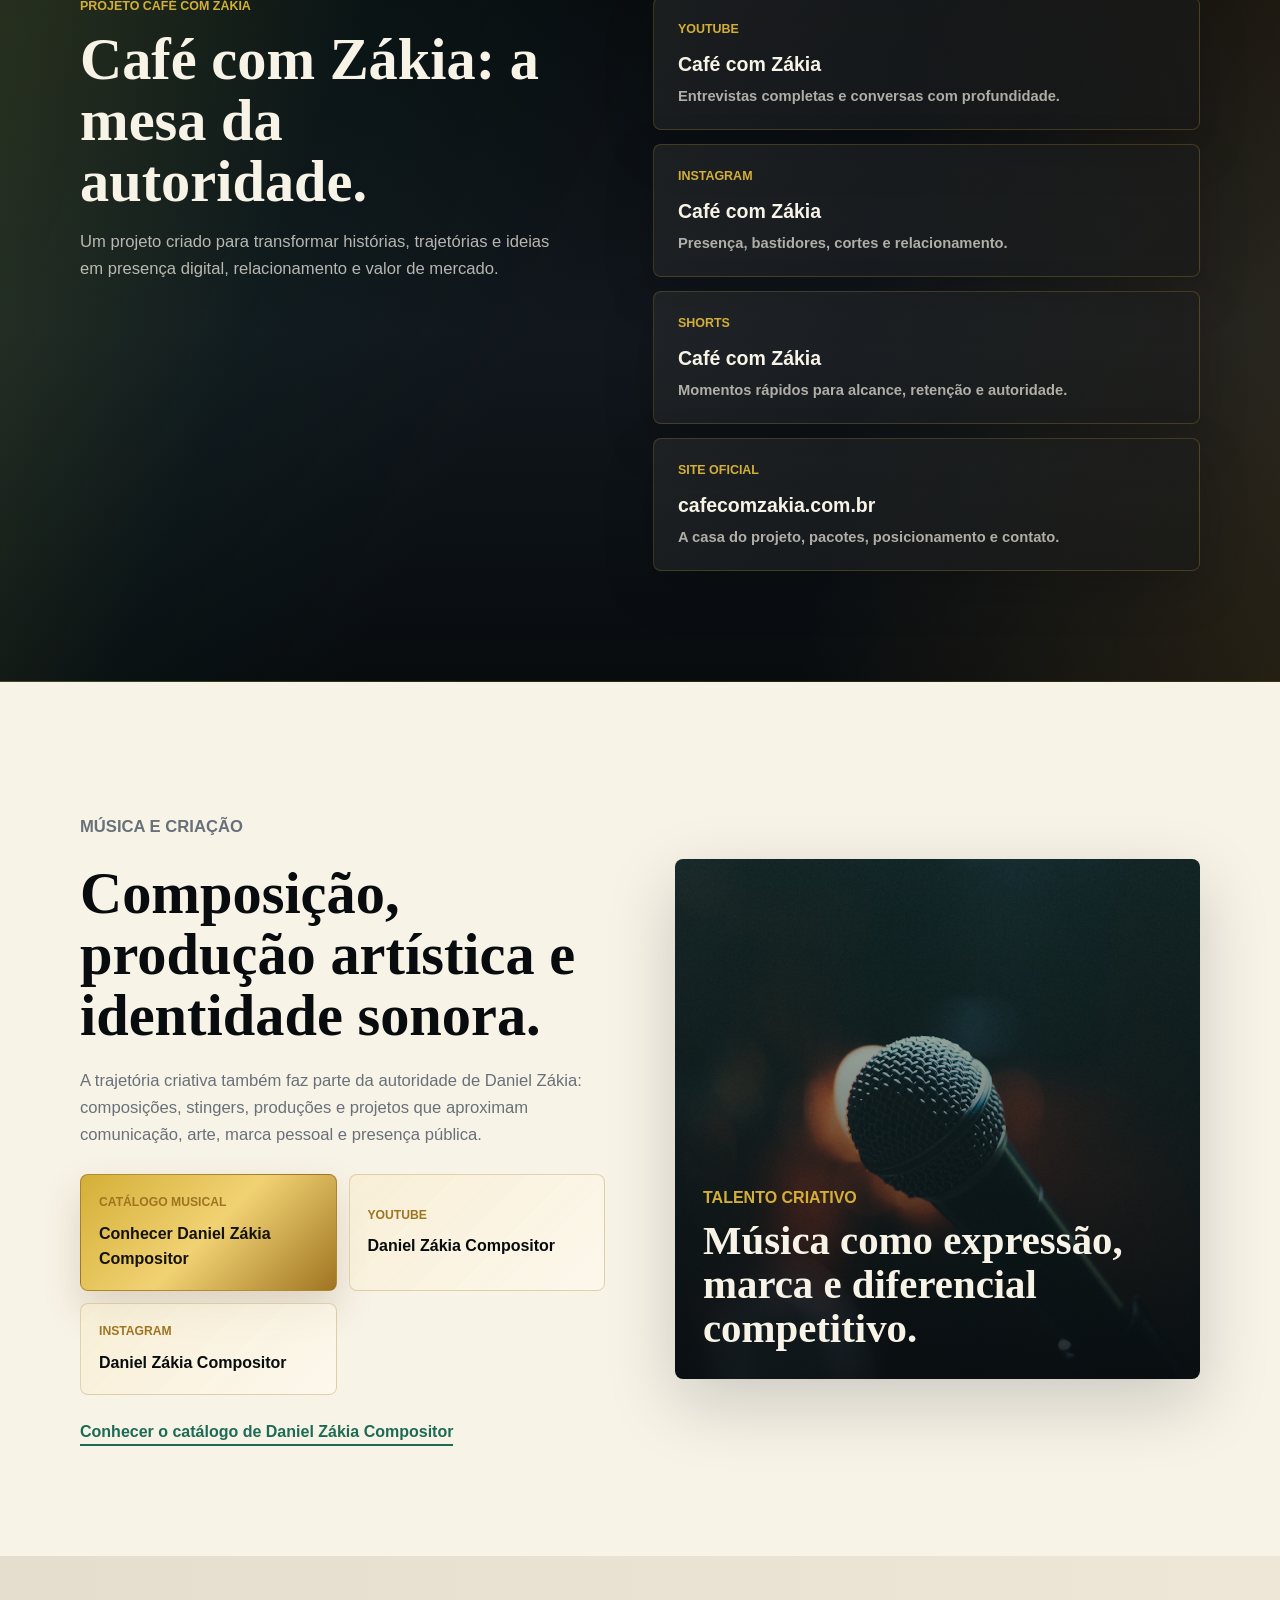
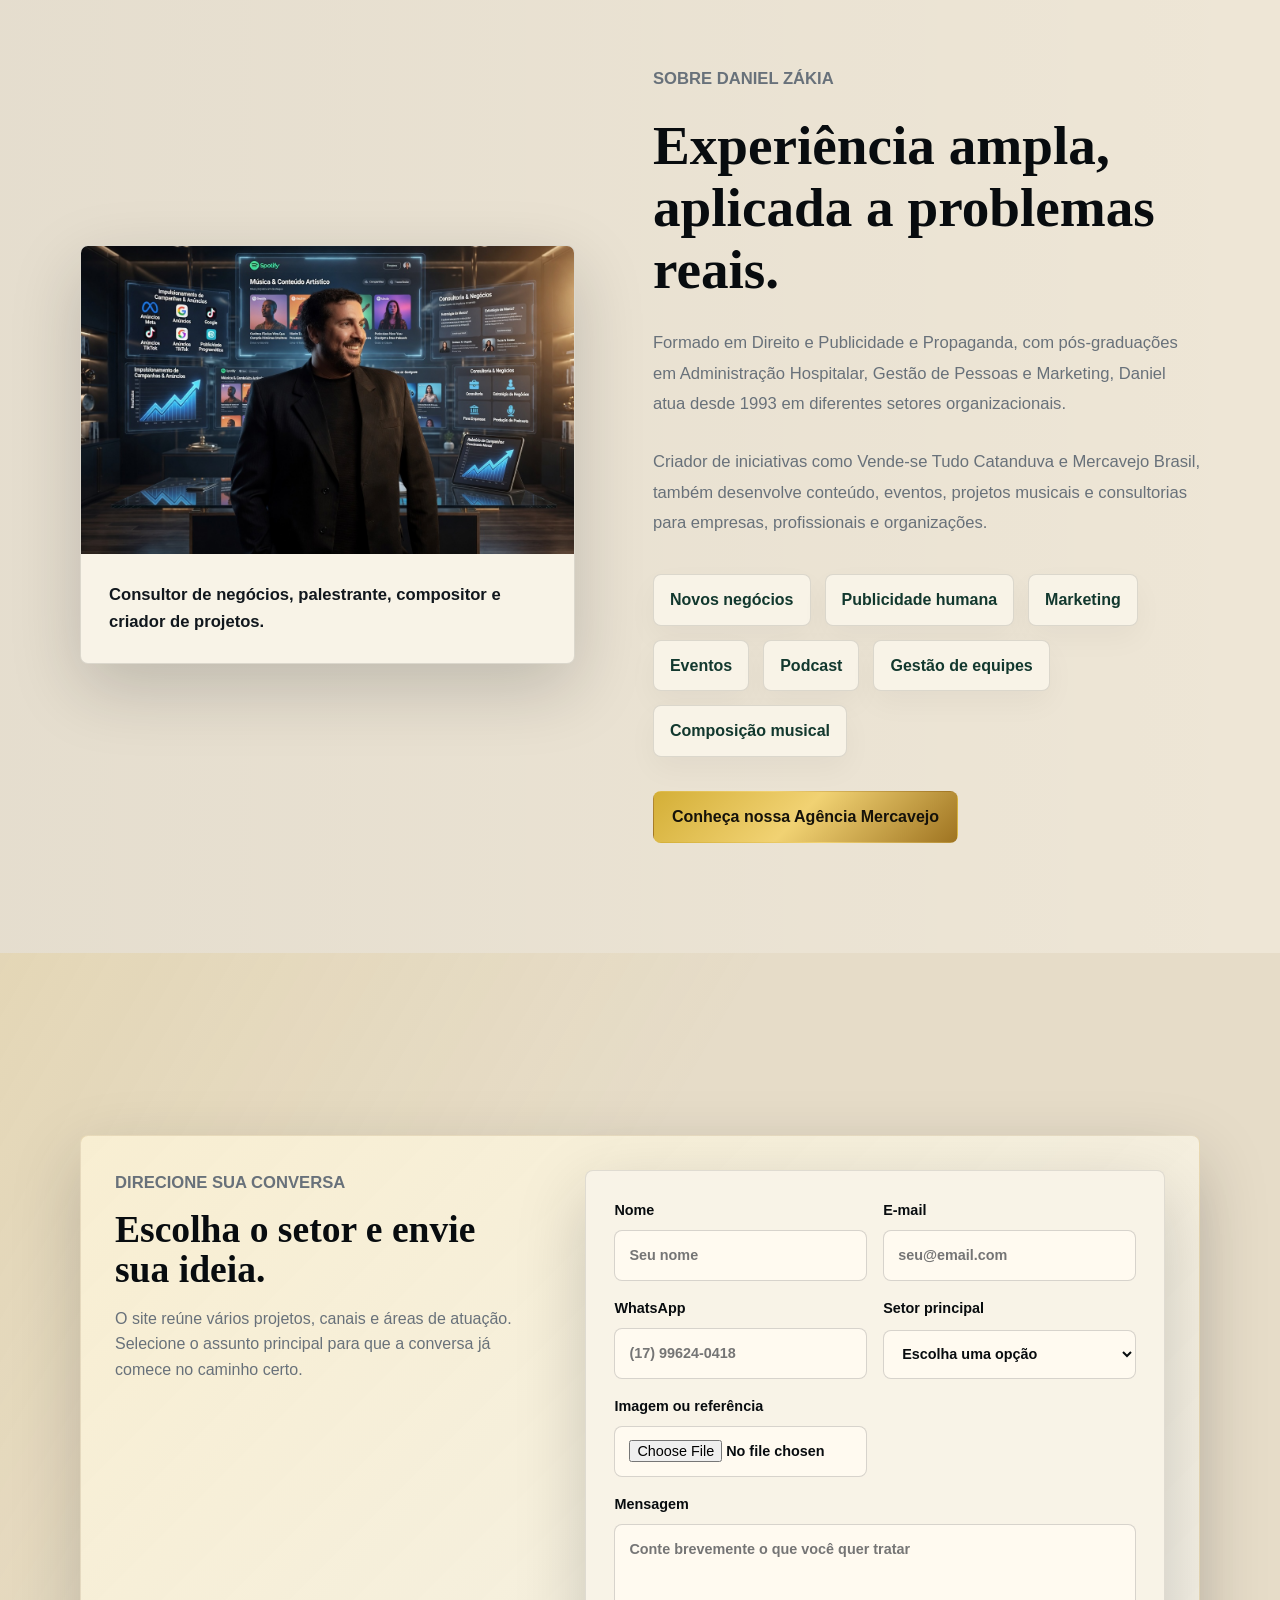
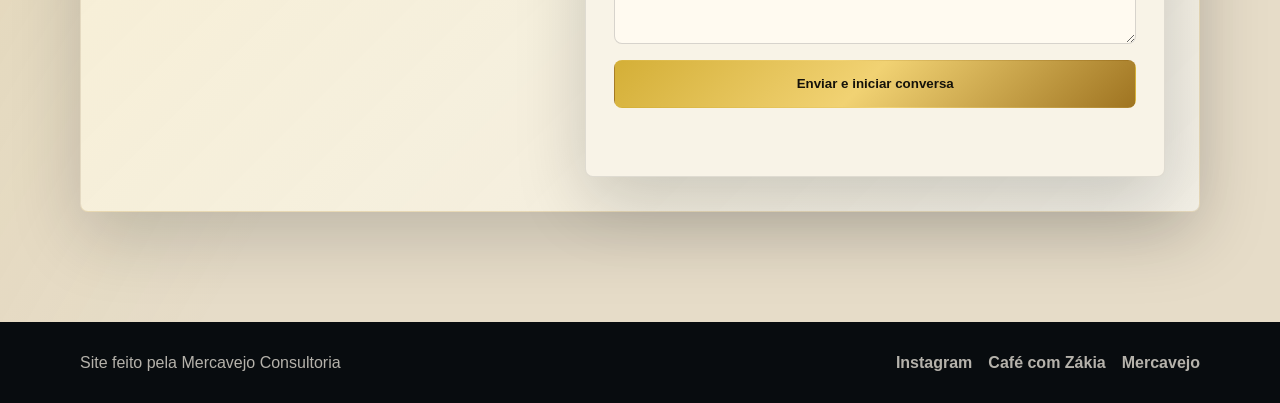
==== commit 6da764ed: "Corrige link direto para pagina compositor" ====
--- a/index.html
+++ b/index.html
@@ -264,7 +264,7 @@
               <strong>Café com Zákia</strong>
               <small>Entrevistas, cortes, bastidores e conversas com propósito.</small>
             </a>
-            <a href="compositor/">
+            <a href="compositor/index.html">
               <span>Música</span>
               <strong>Daniel Zákia Compositor</strong>
               <small>Catálogo autoral, licenciamento, trilhas, identidade sonora e projetos musicais.</small>
@@ -384,7 +384,7 @@
               projetos que aproximam comunicação, arte, marca pessoal e presença pública.
             </p>
             <div class="music-links" aria-label="Links de música e compositor Daniel Zákia">
-              <a class="featured-catalog" href="compositor/">
+              <a class="featured-catalog" href="compositor/index.html">
                 <span>Catálogo musical</span>
                 Conhecer Daniel Zákia Compositor
               </a>
@@ -397,7 +397,7 @@
                 Daniel Zákia Compositor
               </a>
             </div>
-            <a class="text-link" href="compositor/">Conhecer o catálogo de Daniel Zákia Compositor</a>
+            <a class="text-link" href="compositor/index.html">Conhecer o catálogo de Daniel Zákia Compositor</a>
           </div>
           <div class="visual-panel music reveal">
             <div>
--- a/styles.css
+++ b/styles.css
@@ -260,12 +260,28 @@
 }
 
 .button.secondary {
-  border-color: rgba(248, 243, 231, 0.42);
-  color: var(--ivory);
+  border-color: rgba(159, 116, 33, 0.42);
+  background: rgba(255, 250, 240, 0.72);
+  color: var(--ink);
 }
 
 .button.secondary:hover {
   border-color: rgba(212, 175, 55, 0.78);
+  background: rgba(212, 175, 55, 0.12);
+  color: var(--deep-green);
+}
+
+.hero .button.secondary,
+.dark-section .button.secondary {
+  border-color: rgba(248, 243, 231, 0.42);
+  background: transparent;
+  color: var(--ivory);
+}
+
+.hero .button.secondary:hover,
+.dark-section .button.secondary:hover {
+  border-color: rgba(212, 175, 55, 0.78);
+  background: rgba(212, 175, 55, 0.08);
   color: var(--gold);
 }
 
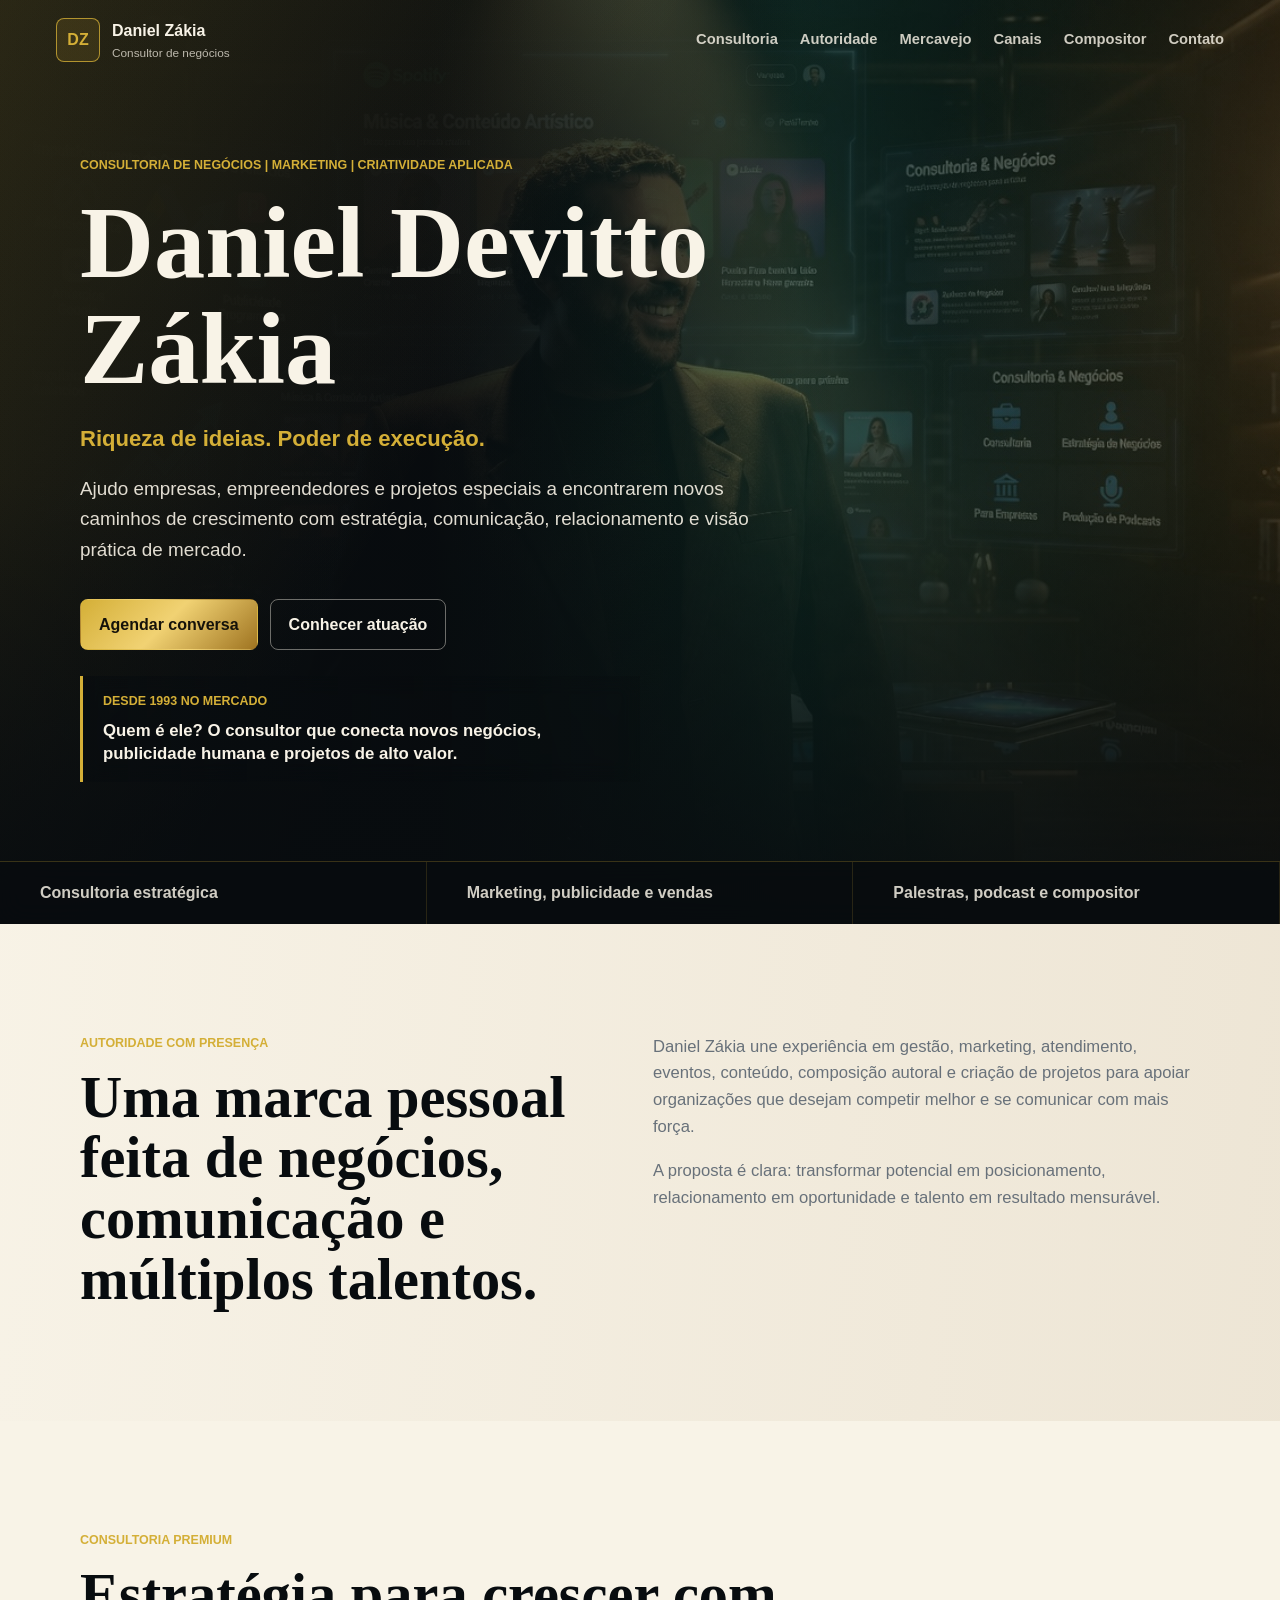
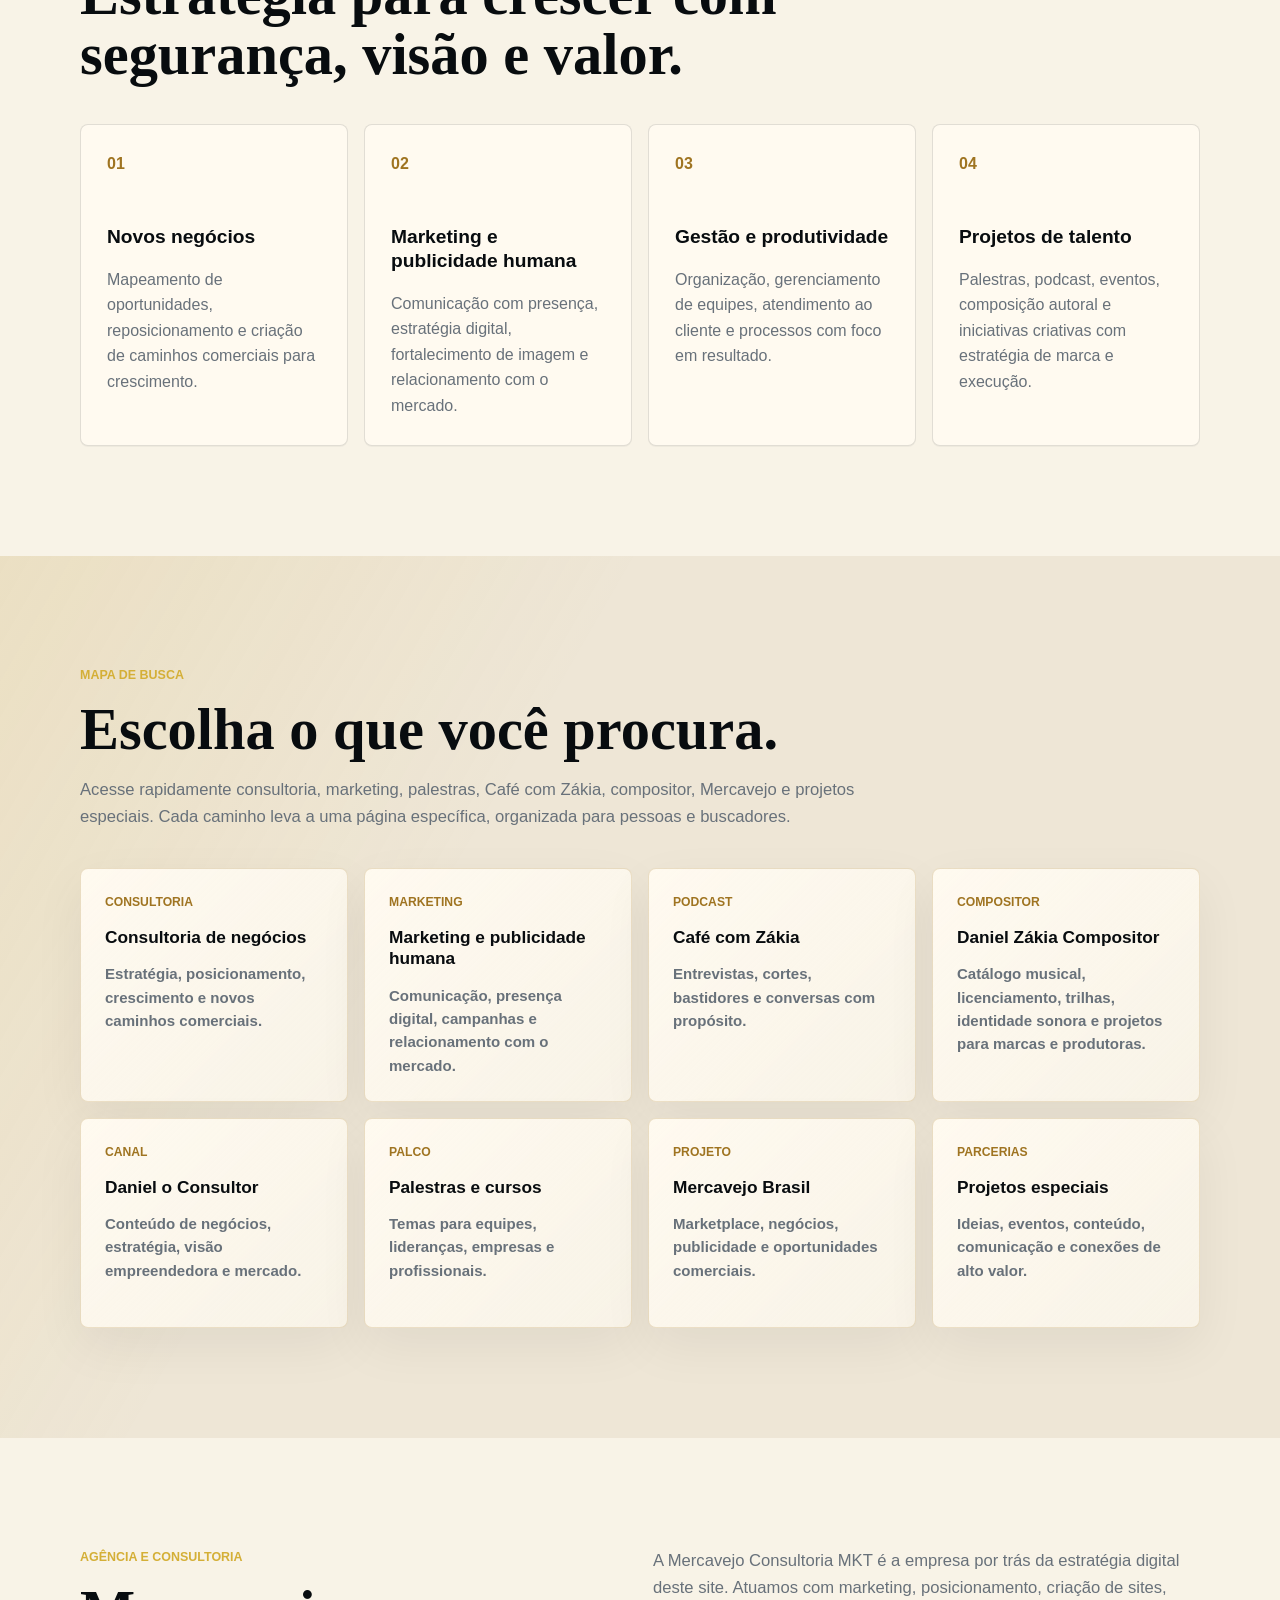
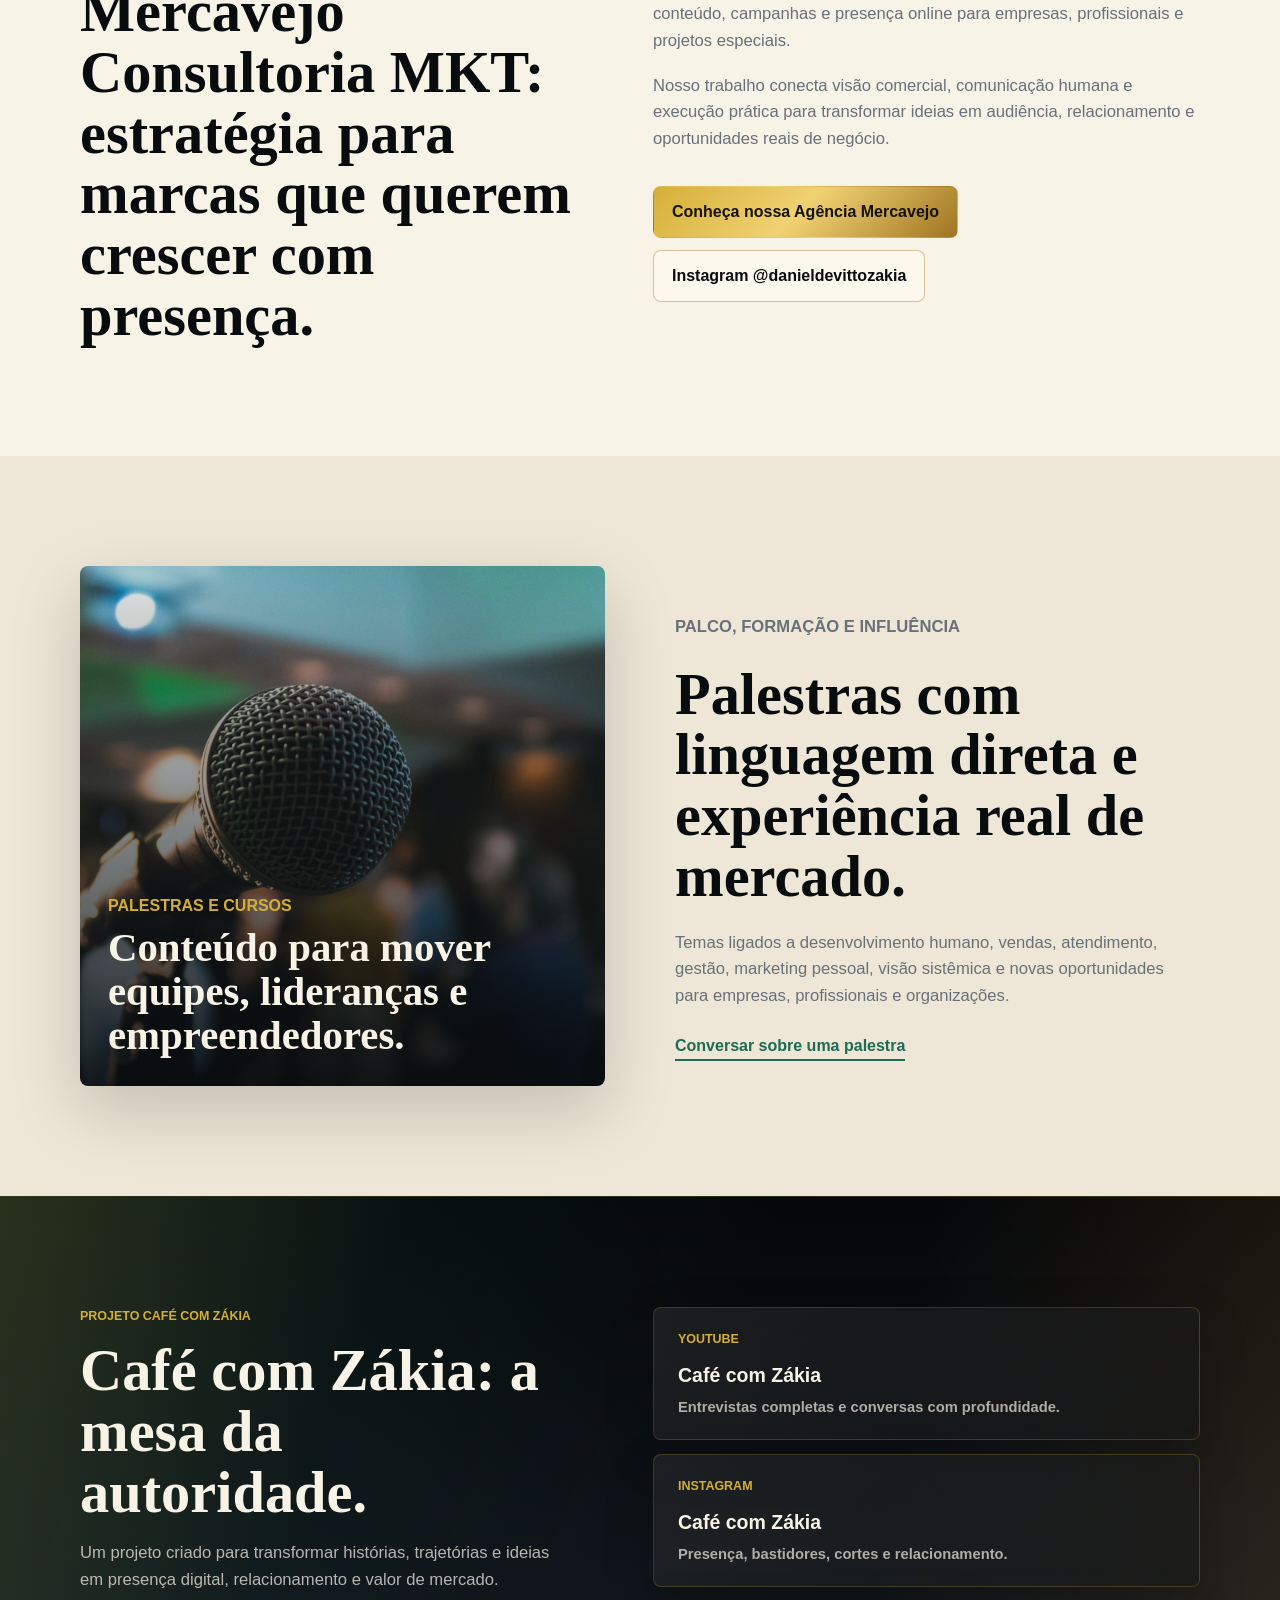
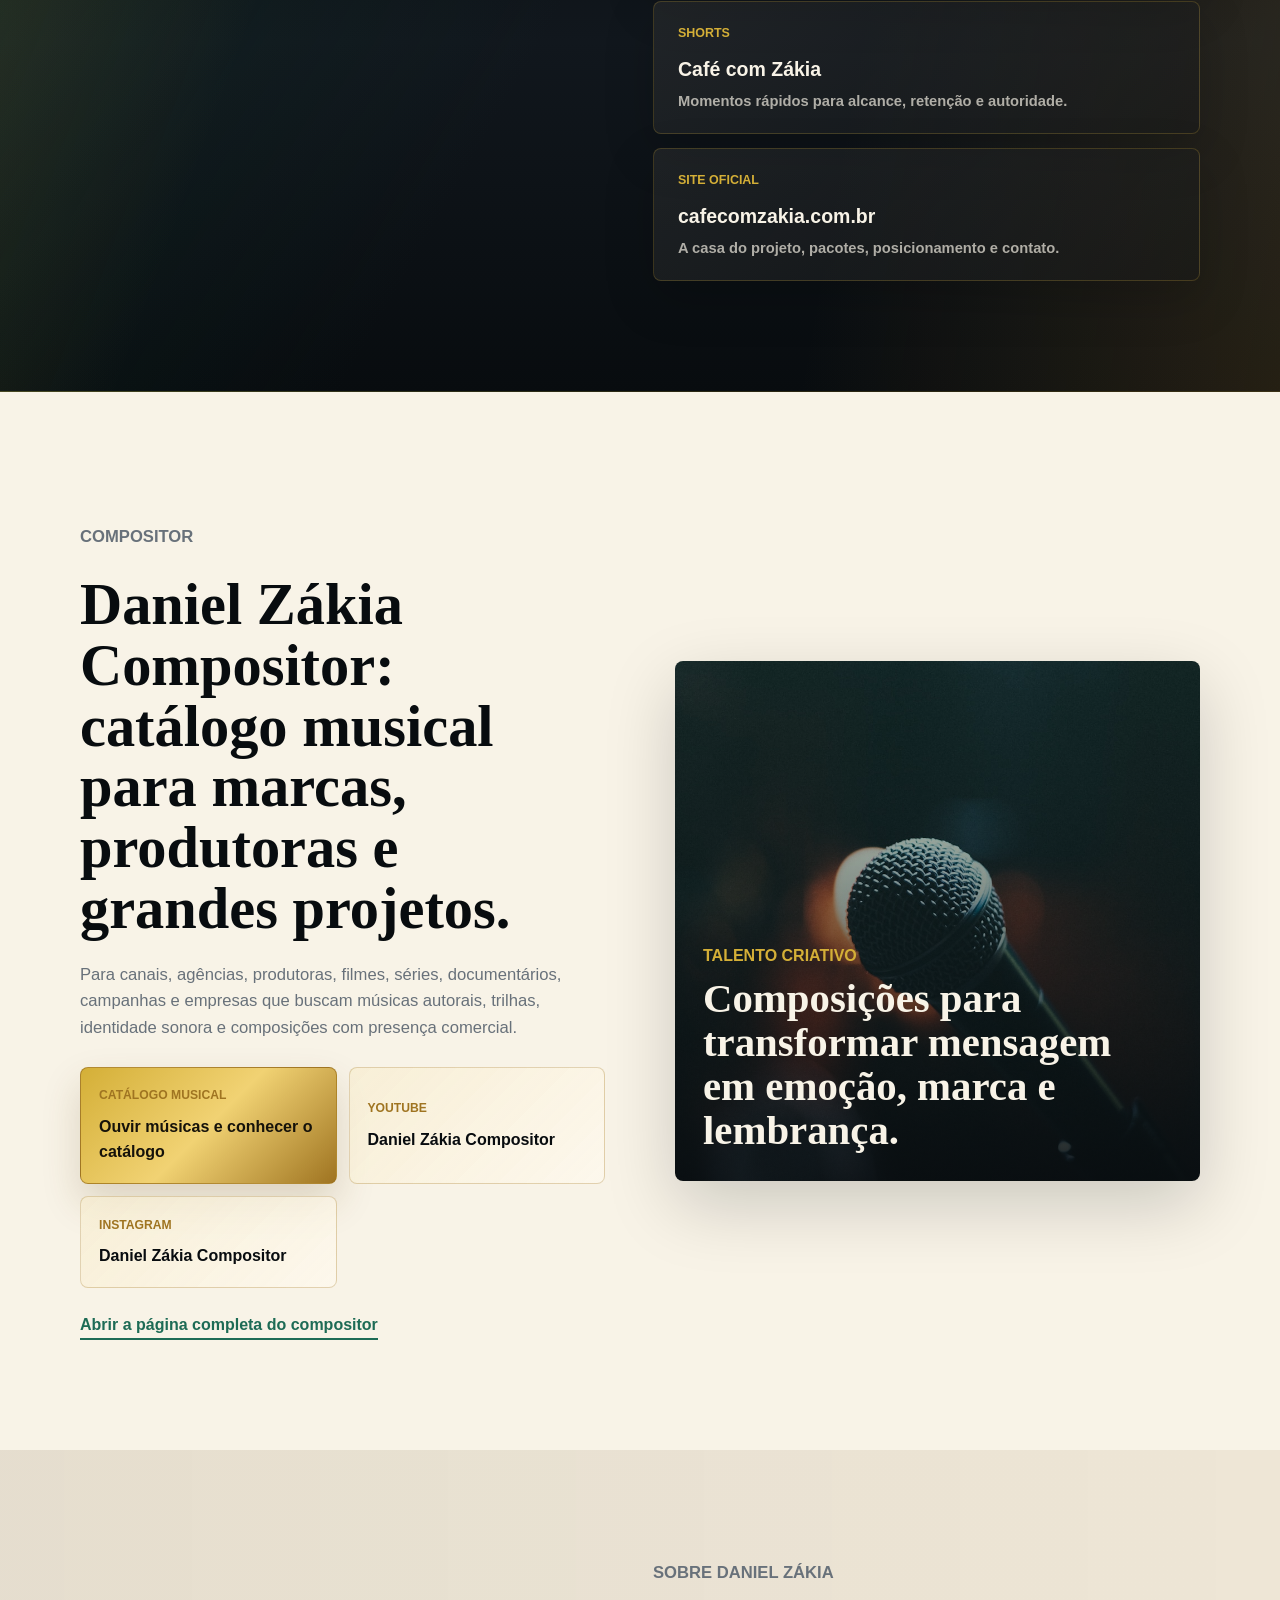
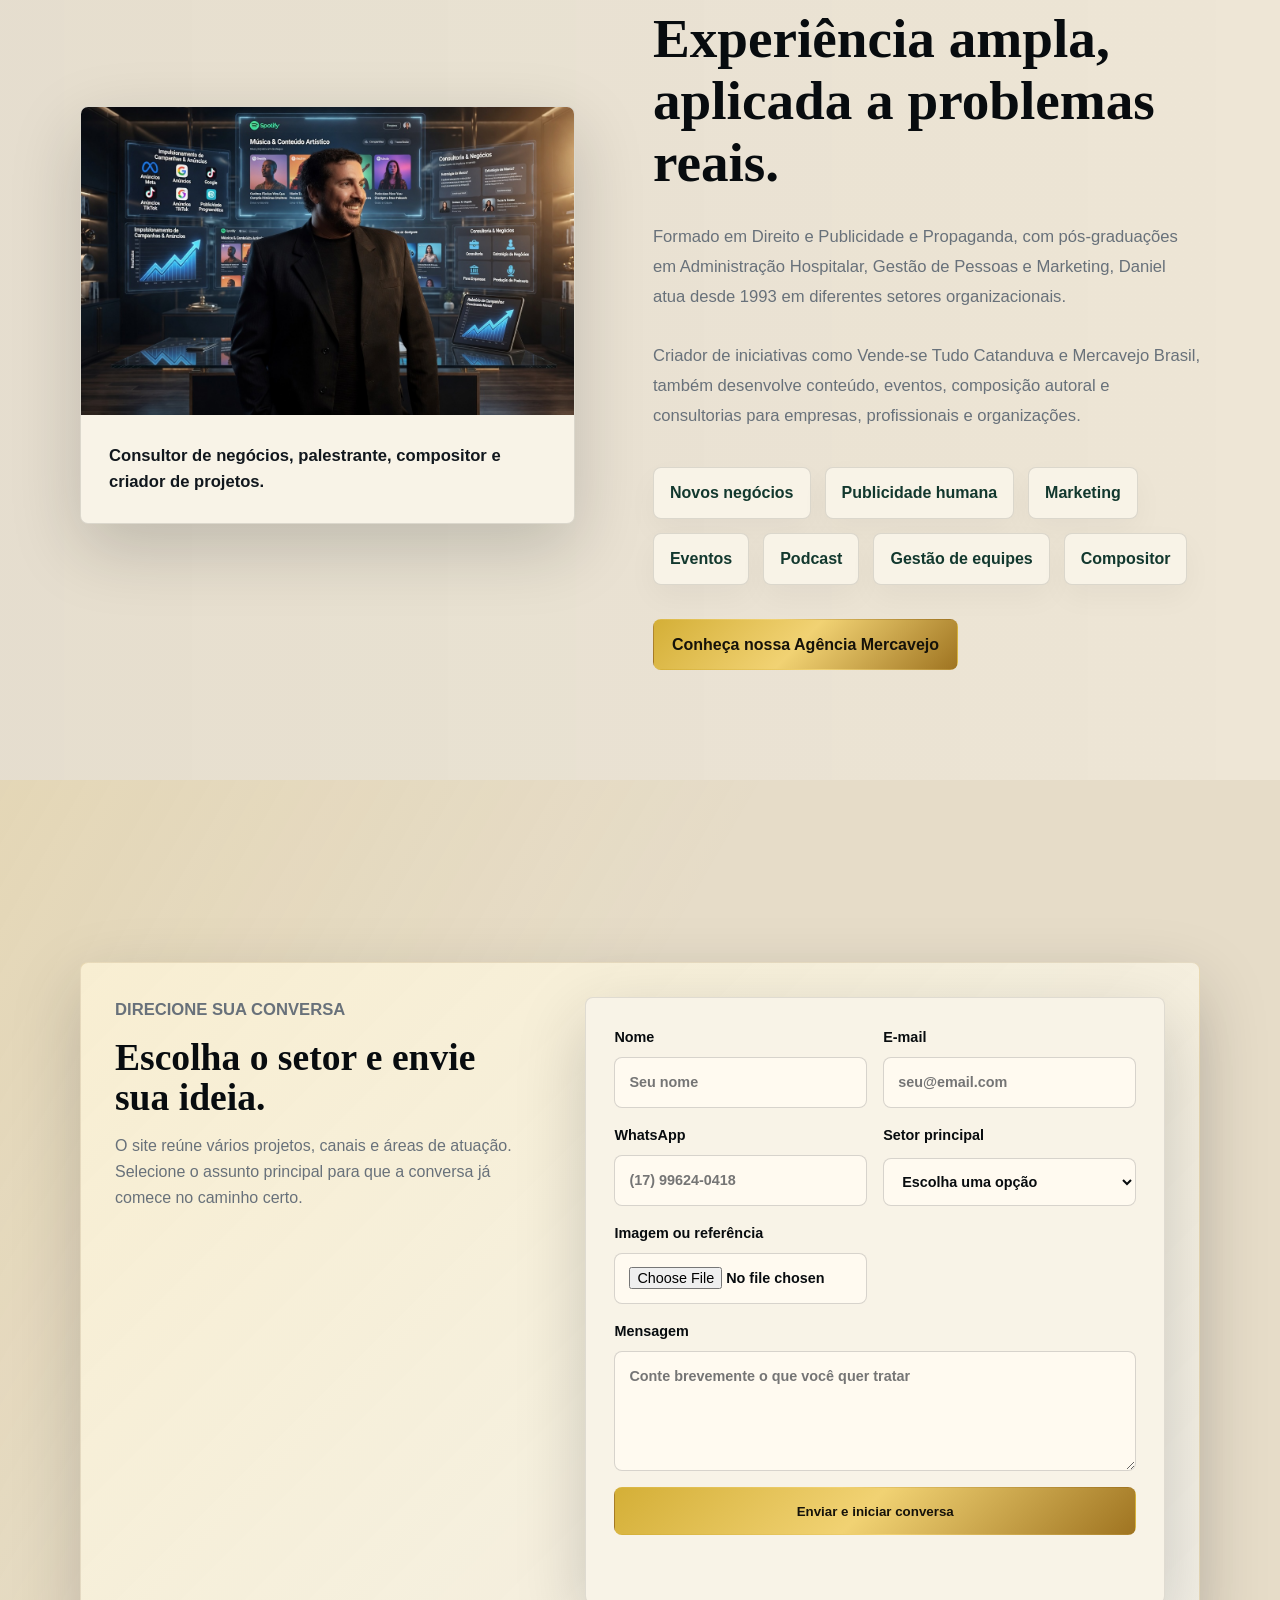
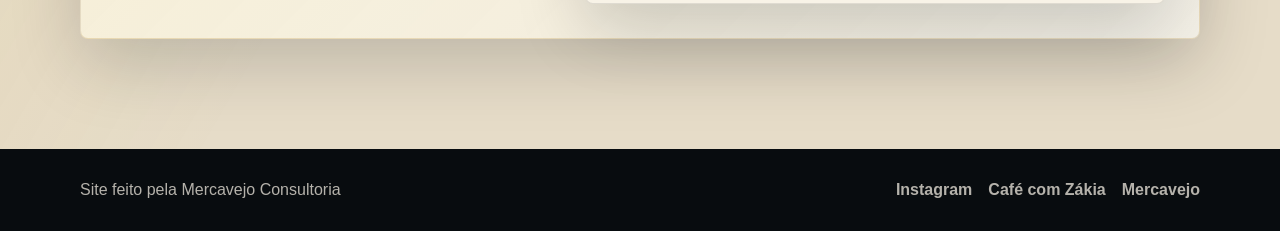
==== commit 499e716a: "Organiza area compositor e SEO do site" ====
--- a/index.html
+++ b/index.html
@@ -4,22 +4,22 @@
     <meta charset="utf-8" />
     <link rel="icon" type="image/svg+xml" href="favicon.svg" />
     <meta name="viewport" content="width=device-width, initial-scale=1" />
-    <title>Daniel Devitto Zákia | Consultor de Negócios, Marketing e Projetos Criativos</title>
+    <title>Daniel Devitto Zákia | Consultoria, Marketing, Palestras, Podcast e Compositor</title>
     <meta
       name="description"
-      content="Site oficial de Daniel Devitto Zákia, consultor de negócios, estrategista de marketing, palestrante, compositor, criador do Café com Zákia e fundador da Mercavejo Consultoria MKT."
+      content="Site oficial de Daniel Devitto Zákia: consultoria de negócios, marketing, palestras, Café com Zákia, projetos especiais e compositor com catálogo musical para marcas, produtoras, filmes, séries e campanhas."
     />
     <meta
       name="keywords"
-      content="Daniel Zákia, Daniel Devitto Zákia, consultoria de negócios, consultor de negócios, marketing, publicidade humana, Café com Zákia, Daniel Zákia Compositor, Daniel o Consultor, Mercavejo Brasil, palestras, cursos, podcast, música, composição musical"
+      content="Daniel Zákia, Daniel Devitto Zákia, consultoria de negócios, marketing, publicidade humana, Café com Zákia, Daniel Zákia Compositor, compositor para marcas, licenciamento musical, trilhas, produtoras, filmes, séries, campanhas, palestras, cursos, Mercavejo"
     />
     <meta name="author" content="Daniel Zákia" />
     <meta name="robots" content="index, follow, max-image-preview:large, max-snippet:-1, max-video-preview:-1" />
     <link rel="canonical" href="https://www.danieldevittozakia.com.br/" />
-    <meta property="og:title" content="Daniel Devitto Zákia | Consultoria, Marketing, Música, Podcast e Projetos" />
+    <meta property="og:title" content="Daniel Devitto Zákia | Consultoria, Marketing, Podcast e Compositor" />
     <meta
       property="og:description"
-      content="Conheça Daniel Devitto Zákia: consultor de negócios, estrategista de marketing, palestrante, compositor e criador de projetos como Café com Zákia, Mercavejo Brasil e Daniel o Consultor."
+      content="Consultoria, marketing, palestras, Café com Zákia e compositor com catálogo musical para marcas, produtoras, canais, filmes, séries, campanhas e projetos especiais."
     />
     <meta property="og:type" content="website" />
     <meta property="og:locale" content="pt_BR" />
@@ -30,7 +30,7 @@
     <meta name="twitter:title" content="Daniel Devitto Zákia | Consultoria de Negócios e Projetos Criativos" />
     <meta
       name="twitter:description"
-      content="Consultoria de negócios, marketing, Café com Zákia, música, palestras, Mercavejo Brasil e projetos especiais."
+      content="Consultoria de negócios, marketing, Café com Zákia, compositor, licenciamento musical, palestras, Mercavejo Brasil e projetos especiais."
     />
     <meta name="twitter:image" content="https://www.danieldevittozakia.com.br/assets/hero-consultor-multitalentos.jpg" />
     <meta name="theme-color" content="#080c0f" />
@@ -47,15 +47,17 @@
             "url": "https://www.danieldevittozakia.com.br/",
             "image": "https://www.danieldevittozakia.com.br/assets/sobre-daniel-projetos.jpg",
             "jobTitle": "Consultor de negócios, palestrante, compositor e criador de projetos",
-            "description": "Daniel Devitto Zákia atua com consultoria de negócios, marketing, publicidade humana, palestras, podcast, música, composição e projetos criativos.",
+            "description": "Daniel Devitto Zákia atua com consultoria de negócios, marketing, publicidade humana, palestras, podcast, compositor, licenciamento musical e projetos criativos.",
             "knowsAbout": [
               "Consultoria de negócios",
               "Marketing e publicidade",
               "Publicidade humana",
               "Podcast",
               "Palestras",
-              "Música",
+              "Compositor",
               "Composição musical",
+              "Licenciamento musical",
+              "Trilhas para marcas, filmes, séries e campanhas",
               "Mercavejo Brasil",
               "Café com Zákia"
             ],
@@ -82,7 +84,7 @@
               "Consultoria de negócios",
               "Marketing e publicidade",
               "Palestras e cursos",
-              "Projetos musicais",
+              "Projetos musicais e licenciamento",
               "Podcast e entrevistas",
               "Projetos especiais"
             ],
@@ -138,10 +140,9 @@
       <nav class="site-nav" data-menu>
         <a href="#consultoria">Consultoria</a>
         <a href="#autoridade">Autoridade</a>
-        <a href="daniel-devitto-zakia.html">Daniel Devitto Zákia</a>
         <a href="#mercavejo">Mercavejo</a>
         <a href="#canais">Canais</a>
-        <a href="#musica">Música</a>
+        <a href="#compositor">Compositor</a>
         <a href="#contato">Contato</a>
       </nav>
     </header>
@@ -177,7 +178,7 @@
         <div class="hero-strip" aria-label="Resumo de atuação">
           <span>Consultoria estratégica</span>
           <span>Marketing, publicidade e vendas</span>
-          <span>Palestras, podcast e música</span>
+          <span>Palestras, podcast e compositor</span>
         </div>
       </section>
 
@@ -189,7 +190,7 @@
           </div>
           <div class="intro-text reveal">
             <p>
-              Daniel Zákia une experiência em gestão, marketing, atendimento, eventos, conteúdo, música e criação de
+              Daniel Zákia une experiência em gestão, marketing, atendimento, eventos, conteúdo, composição autoral e criação de
               projetos para apoiar organizações que desejam competir melhor e se comunicar com mais força.
             </p>
             <p>
@@ -226,7 +227,7 @@
             <article class="service-card reveal">
               <span class="service-icon">04</span>
               <h3>Projetos de talento</h3>
-              <p>Palestras, podcast, eventos, música e iniciativas criativas com estratégia de marca e execução.</p>
+              <p>Palestras, podcast, eventos, composição autoral e iniciativas criativas com estratégia de marca e execução.</p>
             </article>
           </div>
         </div>
@@ -236,19 +237,14 @@
         <div class="container">
           <div class="section-heading compact reveal">
             <p class="eyebrow">Mapa de busca</p>
-            <h2>Encontre Daniel Devitto Zákia por área, projeto ou canal.</h2>
-            <p>
-              Uma estrutura criada para direcionar visitantes e mecanismos de busca para cada frente de atuação:
-              consultoria, marketing, Café com Zákia, música, palestras, Mercavejo Brasil e projetos especiais.
+            <h2>Escolha o que você procura.</h2>
+            <p>
+              Acesse rapidamente consultoria, marketing, palestras, Café com Zákia, compositor, Mercavejo e projetos
+              especiais. Cada caminho leva a uma página específica, organizada para pessoas e buscadores.
             </p>
           </div>
 
           <div class="search-grid reveal">
-            <a href="daniel-devitto-zakia.html">
-              <span>Biografia</span>
-              <strong>Daniel Devitto Zákia</strong>
-              <small>Página oficial com trajetória, áreas de atuação, canais, projetos e links principais.</small>
-            </a>
             <a href="consultoria-de-negocios.html">
               <span>Consultoria</span>
               <strong>Consultoria de negócios</strong>
@@ -265,9 +261,9 @@
               <small>Entrevistas, cortes, bastidores e conversas com propósito.</small>
             </a>
             <a href="compositor/index.html">
-              <span>Música</span>
+              <span>Compositor</span>
               <strong>Daniel Zákia Compositor</strong>
-              <small>Catálogo autoral, licenciamento, trilhas, identidade sonora e projetos musicais.</small>
+              <small>Catálogo musical, licenciamento, trilhas, identidade sonora e projetos para marcas e produtoras.</small>
             </a>
             <a href="daniel-o-consultor.html">
               <span>Canal</span>
@@ -374,19 +370,19 @@
         </div>
       </section>
 
-      <section class="section split reverse" id="musica">
+      <section class="section split reverse" id="compositor">
         <div class="container split-grid">
           <div class="split-copy reveal">
-            <p class="eyebrow">Música e criação</p>
-            <h2>Composição, produção artística e identidade sonora.</h2>
-            <p>
-              A trajetória criativa também faz parte da autoridade de Daniel Zákia: composições, stingers, produções e
-              projetos que aproximam comunicação, arte, marca pessoal e presença pública.
+            <p class="eyebrow">Compositor</p>
+            <h2>Daniel Zákia Compositor: catálogo musical para marcas, produtoras e grandes projetos.</h2>
+            <p>
+              Para canais, agências, produtoras, filmes, séries, documentários, campanhas e empresas que buscam
+              músicas autorais, trilhas, identidade sonora e composições com presença comercial.
             </p>
             <div class="music-links" aria-label="Links de música e compositor Daniel Zákia">
               <a class="featured-catalog" href="compositor/index.html">
                 <span>Catálogo musical</span>
-                Conhecer Daniel Zákia Compositor
+                Ouvir músicas e conhecer o catálogo
               </a>
               <a href="https://www.youtube.com/@danielzakiacompositor" target="_blank" rel="noreferrer">
                 <span>YouTube</span>
@@ -397,12 +393,12 @@
                 Daniel Zákia Compositor
               </a>
             </div>
-            <a class="text-link" href="compositor/index.html">Conhecer o catálogo de Daniel Zákia Compositor</a>
+            <a class="text-link" href="compositor/index.html">Abrir a página completa do compositor</a>
           </div>
           <div class="visual-panel music reveal">
             <div>
               <span>Talento criativo</span>
-              <strong>Música como expressão, marca e diferencial competitivo.</strong>
+              <strong>Composições para transformar mensagem em emoção, marca e lembrança.</strong>
             </div>
           </div>
         </div>
@@ -431,7 +427,7 @@
             </p>
             <p>
               Criador de iniciativas como Vende-se Tudo Catanduva e Mercavejo Brasil, também desenvolve conteúdo,
-              eventos, projetos musicais e consultorias para empresas, profissionais e organizações.
+              eventos, composição autoral e consultorias para empresas, profissionais e organizações.
             </p>
             <div class="tags" aria-label="Especialidades">
               <span>Novos negócios</span>
@@ -440,7 +436,7 @@
               <span>Eventos</span>
               <span>Podcast</span>
               <span>Gestão de equipes</span>
-              <span>Composição musical</span>
+              <span>Compositor</span>
             </div>
             <div class="hero-actions">
               <a class="button primary" href="https://www.mercavejo.com.br/" target="_blank" rel="noopener noreferrer">
